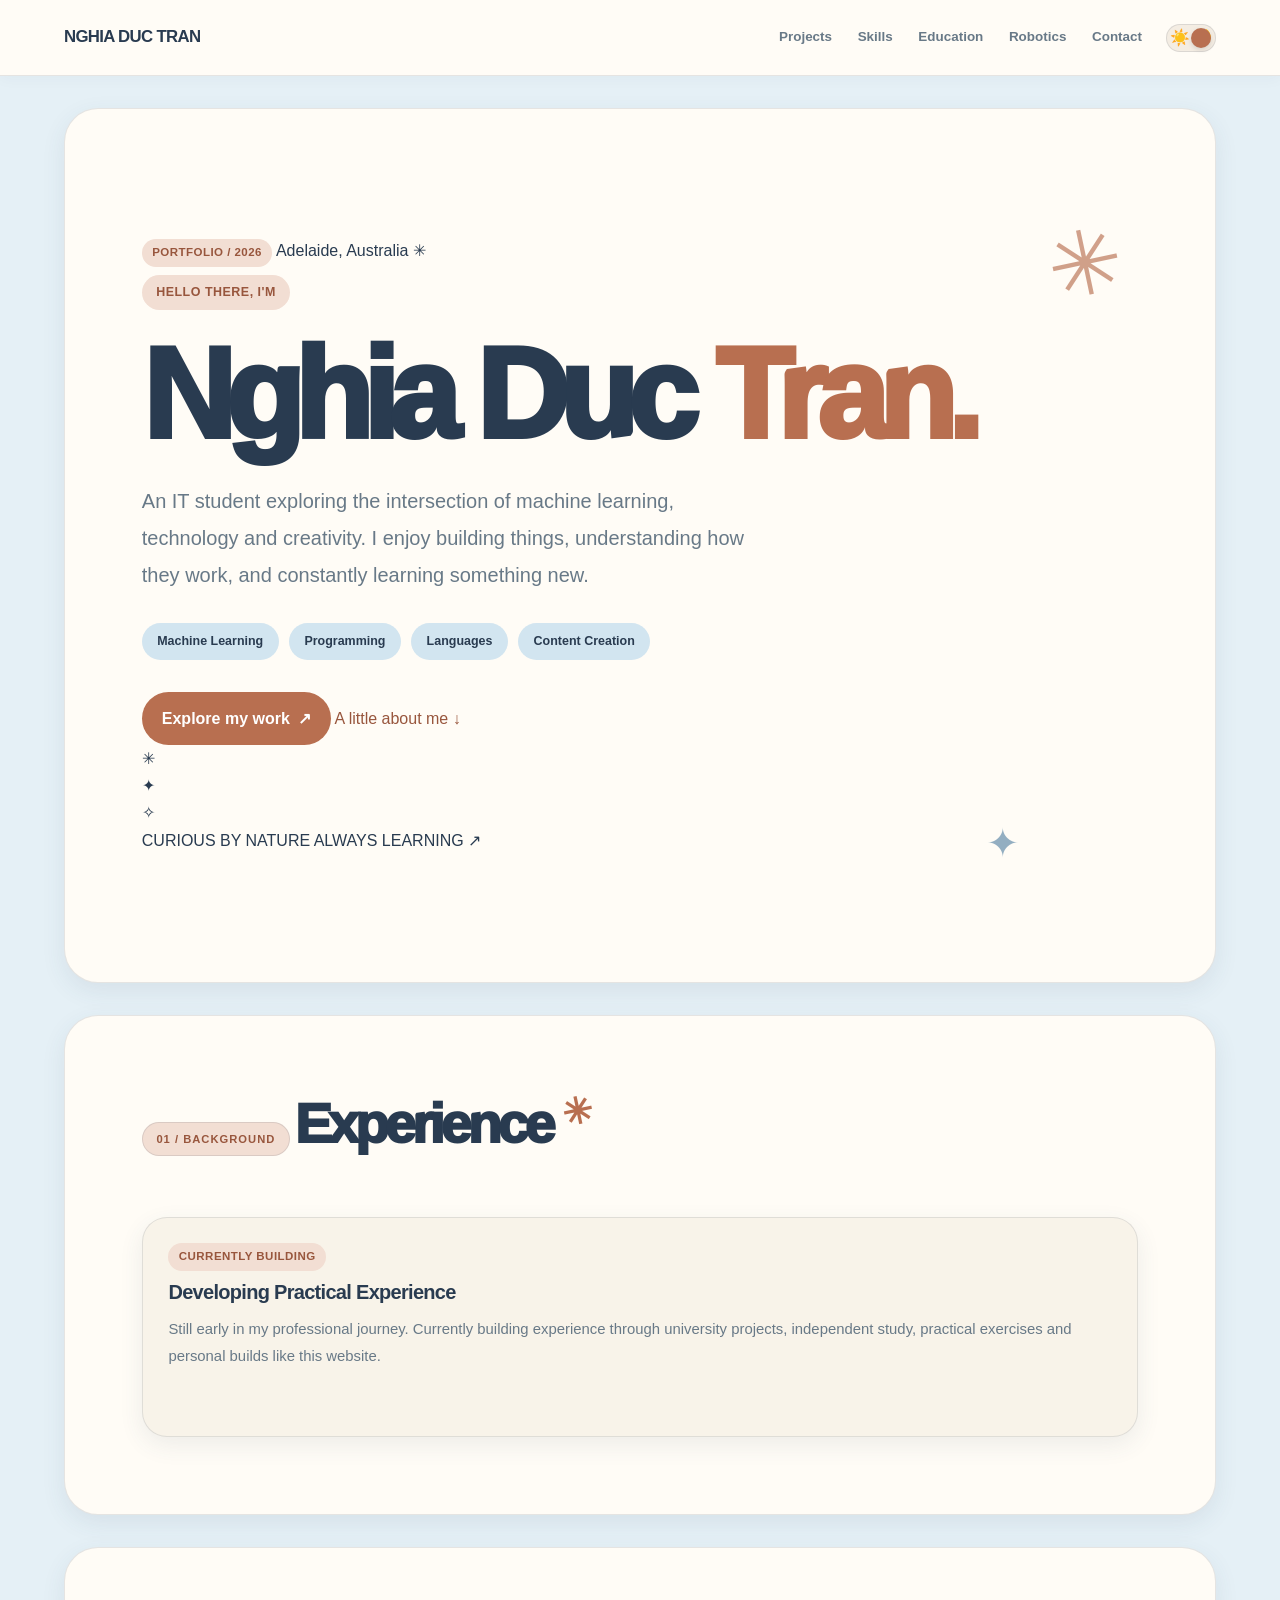
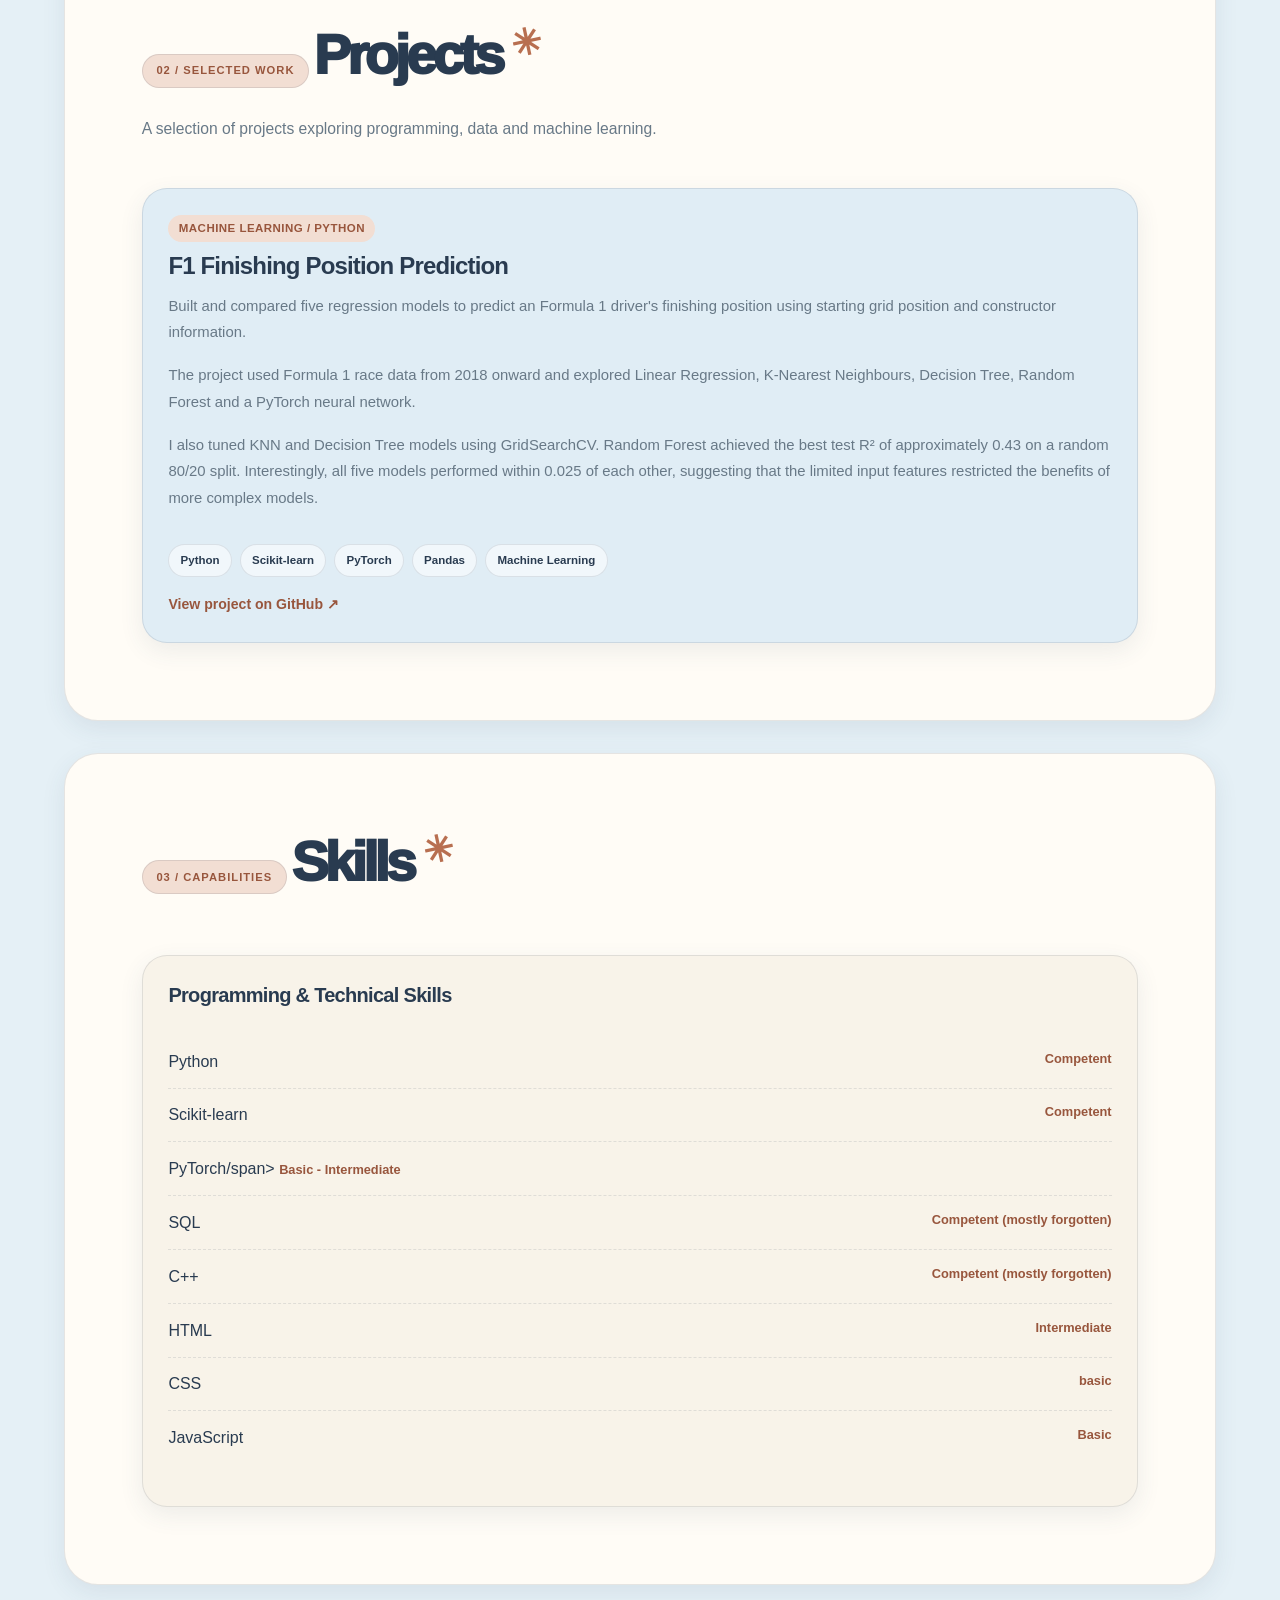
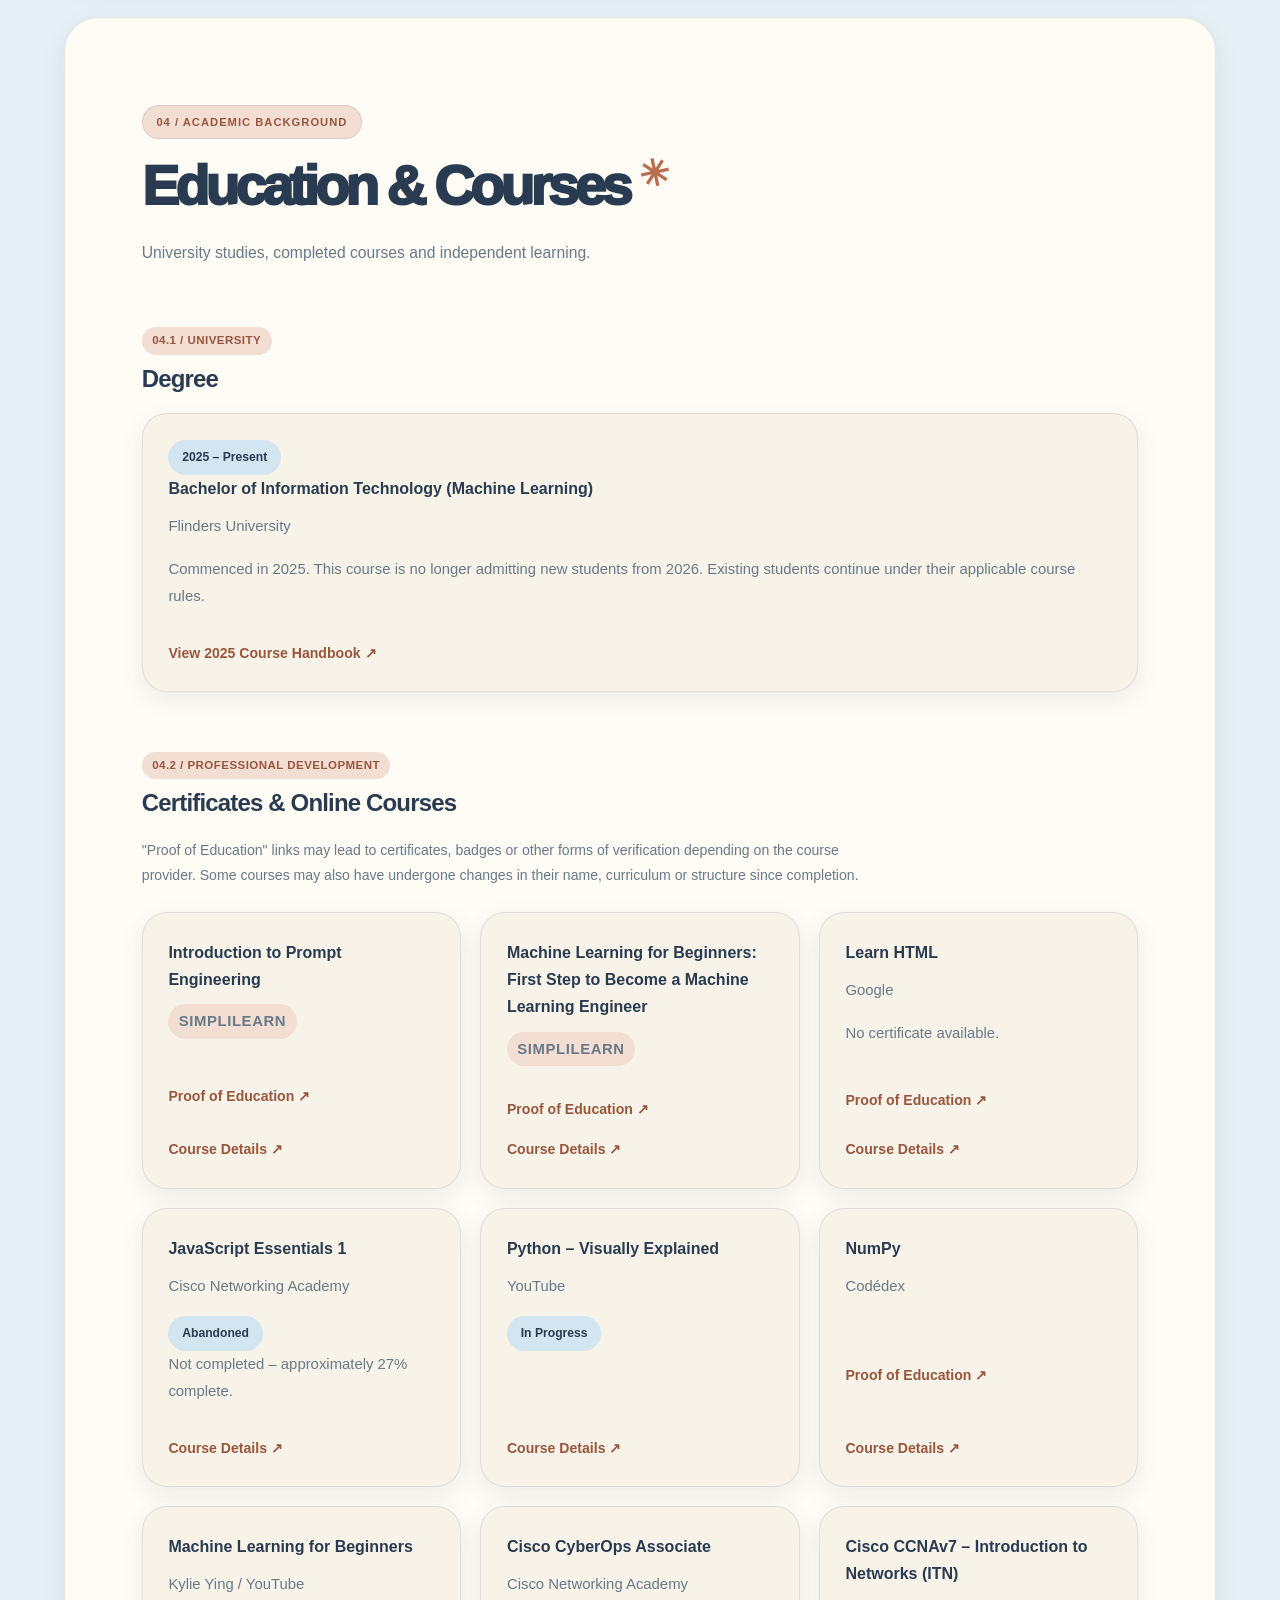
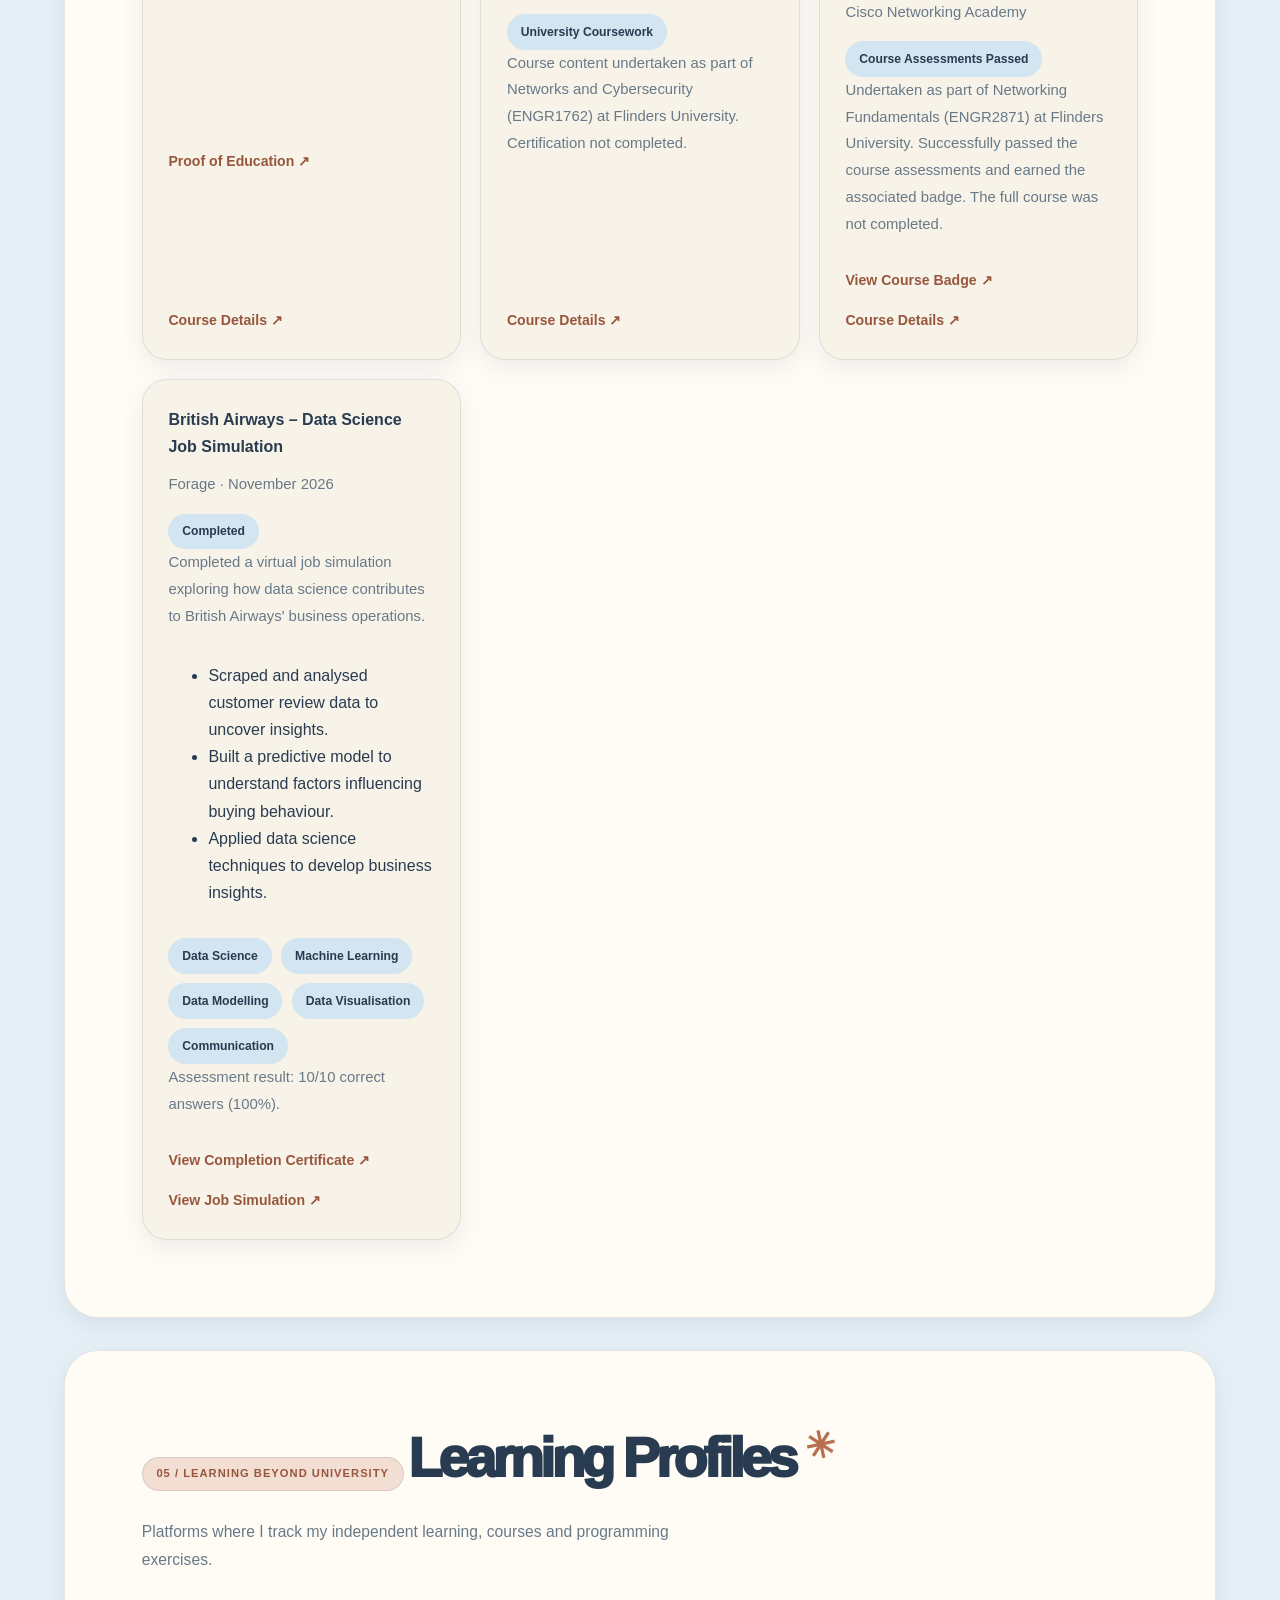
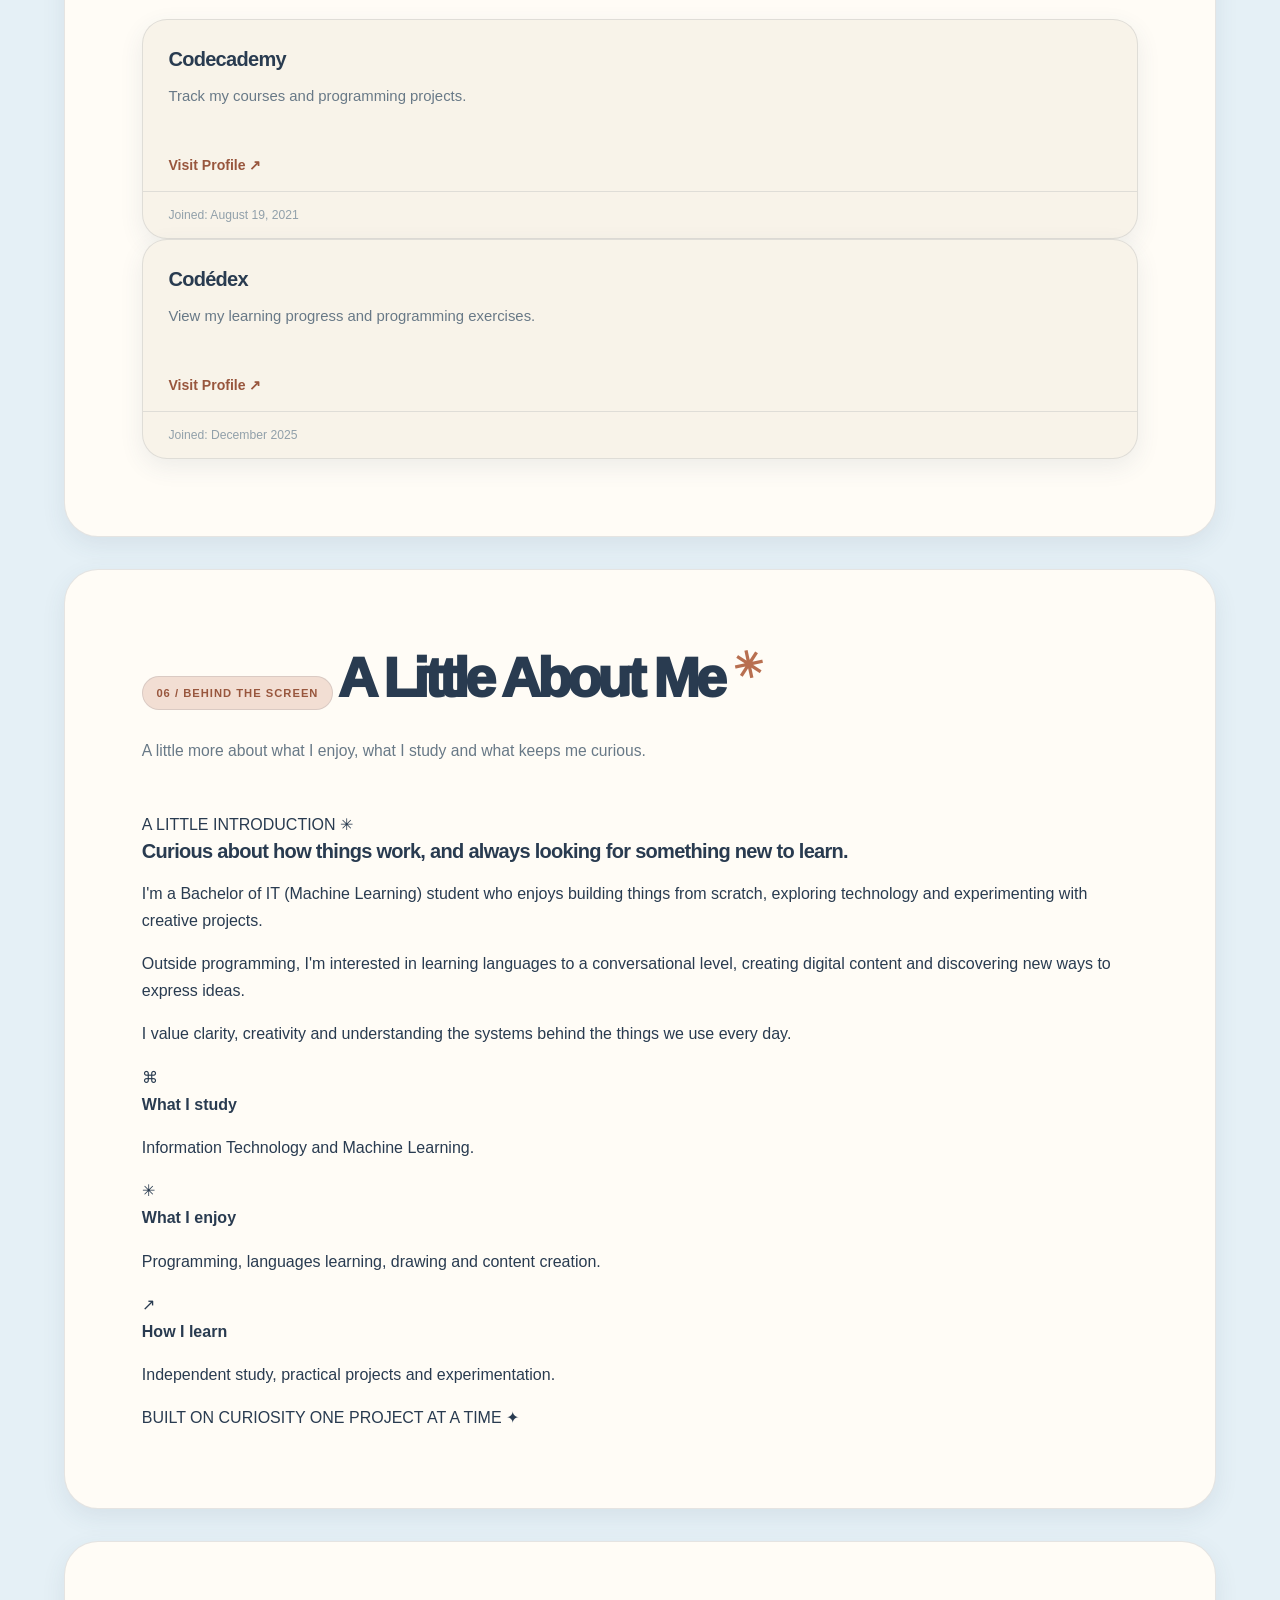
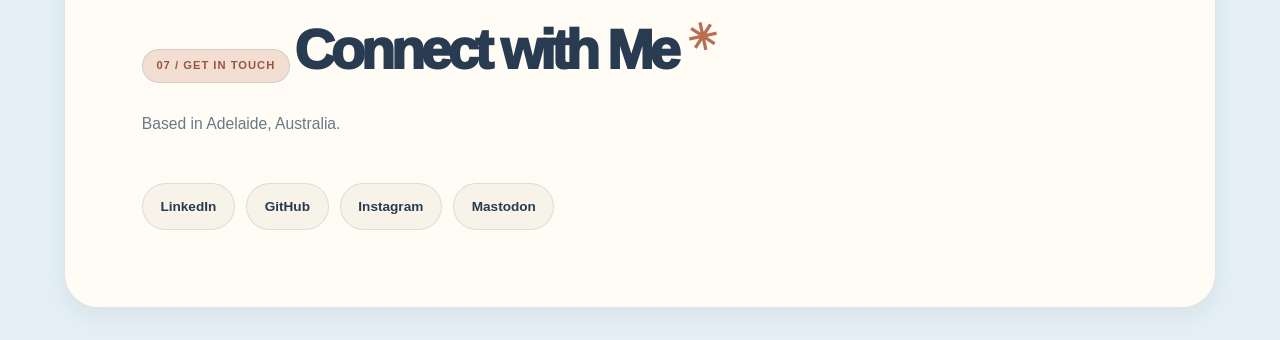
==== index.html @ 6d409785 "updates skills to be more accurate" ====
<!DOCTYPE html>
<html lang="en">
<head>
  <meta charset="UTF-8">
  <meta name="viewport" content="width=device-width, initial-scale=1.0">

  <meta
    name="google-site-verification"
    content="beDcdknWWQ6SvT6MtRnui1KJXIepXS3HQRD0LUOJaZk"
  >

  <meta name="p:domain_verify" content="96133da54b9b8bb9e428ab851e88ca6e"/>

  <meta
    name="description"
    content="Nghia Duc Tran — IT student specialising in Machine Learning. Explore my projects, technical skills, education and independent learning."
  >

  <title>Nghia Duc Tran – Portfolio</title>

  <!-- Apply theme before the page renders to prevent flashing -->
  <script>
    (function () {
      try {
        const saved = localStorage.getItem('theme');
        const prefersLight = window.matchMedia(
          '(prefers-color-scheme: light)'
        ).matches;

        const isLight = saved
          ? saved === 'light'
          : prefersLight;

        if (isLight) {
          document.documentElement.classList.add('light');
        }
      } catch (error) {
        // Fall back to the default theme.
      }
    })();
  </script>

  <link
    rel="stylesheet"
    href="https://cdnjs.cloudflare.com/ajax/libs/font-awesome/6.5.1/css/all.min.css"
  >

  <link rel="stylesheet" href="style.css">
</head>

<body>

  <!-- Navigation -->
  <nav class="winbar" aria-label="Main navigation">

    <a href="index.html" class="site-brand">
      NGHIA DUC TRAN
    </a>

    <div class="winbar-links">
      <a href="#projects">Projects</a>
      <a href="#skills">Skills</a>
      <a href="#education">Education</a>
      <a href="robotics.html">Robotics</a>
      <a href="#contact">Contact</a>
    </div>

    <div class="theme-toggle">
      <input type="checkbox" id="checkbox" class="checkbox">

      <label for="checkbox" class="checkbox-label">
        <span>☀️</span>
        <span>🌙</span>
        <span class="ball"></span>
      </label>
    </div>

  </nav>


  <!-- Hero -->
  <header class="portfolio-hero">

    <div class="hero-topline">
      <span class="label">PORTFOLIO / 2026</span>
      <span class="hero-location">Adelaide, Australia ✳</span>
    </div>

    <div class="hero-copy">

      <p class="hero-eyebrow">HELLO THERE, I'M</p>

      <h1>
        Nghia Duc
        <span class="gradient-text">Tran.</span>
      </h1>

      <p class="lead">
        An IT student exploring the intersection of machine learning,
        technology and creativity. I enjoy building things, understanding
        how they work, and constantly learning something new.
      </p>

    </div>

    <div class="hero-details">
      <span>Machine Learning</span>
      <span>Programming</span>
      <span>Languages</span>
      <span>Content Creation</span>
    </div>

    <div class="hero-actions">

      <a href="#projects" class="hero-link">
        Explore my work <span aria-hidden="true">↗</span>
      </a>

      <a href="#about" class="hero-secondary">
        A little about me <span aria-hidden="true">↓</span>
      </a>

    </div>

    <span class="hero-decoration hero-decoration-one" aria-hidden="true">✳</span>
    <span class="hero-decoration hero-decoration-two" aria-hidden="true">✦</span>
    <span class="hero-decoration hero-decoration-three" aria-hidden="true">✧</span>

    <div class="hero-bottom-note">
      <span>CURIOUS BY NATURE</span>
      <span>ALWAYS LEARNING ↗</span>
    </div>

  </header>


  <!-- Experience -->
  <section id="experience">

    <div class="section-intro">
      <p class="label">01 / Background</p>
      <h2>Experience</h2>
    </div>

    <div class="experience">

      <article class="card">

        <span class="label">Currently Building</span>

        <h3>Developing Practical Experience</h3>

        <p class="small-text">
          Still early in my professional journey. Currently building
          experience through university projects, independent study,
          practical exercises and personal builds like this website.
        </p>

      </article>

    </div>

  </section>


  <!-- Projects -->
  <section id="projects">

    <div class="section-intro">
      <p class="label">02 / Selected Work</p>
      <h2>Projects</h2>

      <p class="small-text">
        A selection of projects exploring programming, data and
        machine learning.
      </p>
    </div>

    <div class="projects">

      <article class="card project-card">

        <span class="label">Machine Learning / Python</span>

        <h3>F1 Finishing Position Prediction</h3>

        <p class="small-text">
          Built and compared five regression models to predict an
          Formula 1 driver's finishing position using starting grid
          position and constructor information.
        </p>

        <p class="small-text">
          The project used Formula 1 race data from 2018 onward and
          explored Linear Regression, K-Nearest Neighbours, Decision
          Tree, Random Forest and a PyTorch neural network.
        </p>

        <p class="small-text">
          I also tuned KNN and Decision Tree models using GridSearchCV.
          Random Forest achieved the best test R² of approximately
          0.43 on a random 80/20 split. Interestingly, all five models
          performed within 0.025 of each other, suggesting that the
          limited input features restricted the benefits of more
          complex models.
        </p>

        <div class="project-tech">
          <span>Python</span>
          <span>Scikit-learn</span>
          <span>PyTorch</span>
          <span>Pandas</span>
          <span>Machine Learning</span>
        </div>

        <a
          class="course"
          href="https://github.com/bleumino/F1-prediction"
          target="_blank"
          rel="noopener noreferrer"
        >
          View project on GitHub ↗
        </a>

      </article>

    </div>

  </section>


  <!-- Skills -->
  <section id="skills">

    <div class="section-intro">
      <p class="label">03 / Capabilities</p>
      <h2>Skills</h2>
    </div>

    <div class="skills">

      <article class="card">

        <h3>Programming & Technical Skills</h3>

        <ul>

          <li>
            <span>Python</span>
            <span class="skill-level">Competent</span>
          </li>

          <li>
            <span>Scikit-learn</span>
            <span class="skill-level">Competent</span>
          </li>

          <li>
            <span>PyTorch/span>
            <span class="skill-level">Basic - Intermediate</span>
          </li>

          <li>
            <span>SQL</span>
            <span class="skill-level">Competent (mostly forgotten)</span>
          </li>

          <li>
            <span>C++</span>
            <span class="skill-level">Competent (mostly forgotten)</span>
          </li>

          <li>
            <span>HTML</span>
            <span class="skill-level">Intermediate</span>
          </li>

          <li>
            <span>CSS</span>
            <span class="skill-level">basic</span>
          </li>

          <li>
            <span>JavaScript</span>
            <span class="skill-level">Basic</span>
          </li>

        </ul>

      </article>

    </div>

  </section>


  <!-- Education -->
  <section id="education">

    <div class="section-intro">
      <p class="label">04 / Academic Background</p>
      <h2>Education & Courses</h2>

      <p class="small-text">
        University studies, completed courses and independent learning.
      </p>
    </div>


    <!-- Degree -->
    <div class="resource-group">

      <div class="resource-group-heading">
        <p class="label">04.1 / University</p>
        <h3>Degree</h3>
      </div>

      <div class="education">

        <article class="card">

          <span class="tag">2025 – Present</span>

          <h4>Bachelor of Information Technology (Machine Learning)</h4>

          <p class="resource-author">Flinders University</p>

          <p class="small-text">
            Commenced in 2025. This course is no longer admitting new
            students from 2026. Existing students continue under their
            applicable course rules.
          </p>

          <a
            href="https://handbook.flinders.edu.au/courses/2025/bitmlfp?year=2025"
            target="_blank"
            rel="noopener noreferrer"
          >
            View 2025 Course Handbook ↗
          </a>

        </article>

      </div>

    </div>


    <!-- Certificates and Online Courses -->
    <div class="resource-group">

      <div class="resource-group-heading">
        <p class="label">04.2 / Professional Development</p>
        <h3>Certificates & Online Courses</h3>
      </div>

      <p class="small-text course-note">
        "Proof of Education" links may lead to certificates, badges
        or other forms of verification depending on the course provider.
        Some courses may also have undergone changes in their name,
        curriculum or structure since completion.
      </p>

      <div class="education">

        <article class="card">

          <h4>Introduction to Prompt Engineering</h4>

          <p class="label">Simplilearn</p>

          <a
            href="https://www.simplilearn.com/skillup-certificate-landing?token=eyJjb3Vyc2VfaWQiOiI0MjgzIiwiY2VydGlmaWNhdGVfdXJsIjoiaHR0cHM6XC9cL2NlcnRpZmljYXRlcy5zaW1wbGljZG4ubmV0XC9zaGFyZVwvNzUyMzk5N183Njk4OTU3MTczMDc3ODE4NjI1OS5wbmciLCJ1c2VybmFtZSI6Ik5naGlhIER1YyBUcmFuIn0%3D&utm_source=shared-certificate&utm_medium=lms&utm_campaign=shared-certificate-promotion&referrer=https%3A%2F%2Flms.simplilearn.com%2Fcourses%2F7216%2FIntroduction-to-Prompt-Engineering%2Fcertificate%2Fdownload-skillup&%24web_only=true&_branch_match_id=1533307683206201973&_branch_referrer=H4sIAAAAAAAAA8soKSkottLXL87MLcjJ1EssKNDLyczL1k%2FVz0kzLfNPKnRO90%2ByrytKTUstKsrMS49PKsovL04tsvUBqkpN8cwDAOabhmtBAAAA"
            target="_blank"
            rel="noopener noreferrer"
          >
            Proof of Education ↗
          </a>

          <a
            class="course"
            href="https://www.simplilearn.com/prompt-engineering-free-course-skillup"
            target="_blank"
            rel="noopener noreferrer"
          >
            Course Details ↗
          </a>

        </article>


        <article class="card">

          <h4>Machine Learning for Beginners: First Step to Become a Machine Learning Engineer</h4>

          <p class="label">Simplilearn</p>

          <a
            href="https://www.simplilearn.com/skillup-certificate-landing?token=eyJjb3Vyc2VfaWQiOiIzMjU4IiwiY2VydGlmaWNhdGVfdXJsIjoiaHR0cHM6XC9cL2NlcnRpZmljYXRlcy5zaW1wbGljZG4ubmV0XC9zaGFyZVwvNzU0Mjc4Nl83Njk4OTU3MTczMTIxMzQ1MDcxMi5wbmciLCJ1c2VybmFtZSI6Ik5naGlhIER1YyBUcmFuIn0%3D&utm_source=shared-certificate&utm_medium=lms&utm_campaign=shared-certificate-promotion&referrer=https%3A%2F%2Flms.simplilearn.com%2Fcourses%2F6046%2FMachine-Learning-for-Beginners-%3A-First-step-to-become-a-Machine-learning-Engineer%2Fcertificate%2Fdownload-skillup&%24web_only=true&_branch_match_id=1533314075085171536&_branch_referrer=H4sIAAAAAAAAA8soKSkottLXL87MLcjJ1EssKNDLyczL1k%2FVT4owLvAtdY7M90%2ByrytKTUstKsrMS49PKsovL04tsvUBqkpN8cwDAOkmBalBAAAA"
            target="_blank"
            rel="noopener noreferrer"
          >
            Proof of Education ↗
          </a>

          <a
            class="course"
            href="https://www.simplilearn.com/free-machine-learning-beginners-course-skillup"
            target="_blank"
            rel="noopener noreferrer"
          >
            Course Details ↗
          </a>

        </article>


        <article class="card">

          <h4>Learn HTML</h4>

          <p class="resource-author">Google</p>

          <p class="small-text">No certificate available.</p>

          <a
            href="assets/Certificate1.pdf"
            target="_blank"
            rel="noopener noreferrer"
          >
            Proof of Education ↗
          </a>

          <a
            class="course"
            href="https://developers.google.com/profile/badges/playlists/webdev/learn-html"
            target="_blank"
            rel="noopener noreferrer"
          >
            Course Details ↗
          </a>

        </article>


        <article class="card">

          <h4>JavaScript Essentials 1</h4>

          <p class="resource-author">Cisco Networking Academy</p>

          <span class="tag">Abandoned </span>

          <p class="small-text">
            Not completed – approximately 27% complete.
          </p>

          <a
            class="course"
            href="https://www.netacad.com/courses/javascript-essentials-1?courseLang=en-US"
            target="_blank"
            rel="noopener noreferrer"
          >
            Course Details ↗
          </a>

        </article>


        <article class="card">

          <h4>Python – Visually Explained</h4>

          <p class="resource-author">YouTube</p>

          <span class="tag">In Progress</span>

          <a
            class="course"
            href="https://www.youtube.com/playlist?list=PL8HmoRTjTSlEgS2GsFaDr9zDLC1xD9FZf"
            target="_blank"
            rel="noopener noreferrer"
          >
            Course Details ↗
          </a>

        </article>


        <article class="card">

          <h4>NumPy</h4>

          <p class="resource-author">Codédex</p>

          <a
            href="assets/badge1.png"
            target="_blank"
            rel="noopener noreferrer"
          >
            Proof of Education ↗
          </a>

          <a
            class="course"
            href="https://www.codedex.io/numpy"
            target="_blank"
            rel="noopener noreferrer"
          >
            Course Details ↗
          </a>

        </article>


        <article class="card">

          <h4>Machine Learning for Beginners</h4>

          <p class="resource-author">Kylie Ying / YouTube</p>

          <a
            href="assets/badge2.png"
            target="_blank"
            rel="noopener noreferrer"
          >
            Proof of Education ↗
          </a>

          <a
            class="course"
            href="https://www.youtube.com/playlist?list=PLkWv3oO4kHnu095L52vLCVK8YN33yRrd_"
            target="_blank"
            rel="noopener noreferrer"
          >
            Course Details ↗
          </a>

        </article>


        <article class="card">

          <h4>Cisco CyberOps Associate</h4>

          <p class="resource-author">
            Cisco Networking Academy
          </p>

          <span class="tag">University Coursework</span>

          <p class="small-text">
            Course content undertaken as part of Networks and
            Cybersecurity (ENGR1762) at Flinders University.
            Certification not completed.
          </p>

          <a
            class="course"
            href="https://www.netacad.com/courses/cyberops-associate"
            target="_blank"
            rel="noopener noreferrer"
          >
            Course Details ↗
          </a>

        </article>


        <article class="card">

              <h4>Cisco CCNAv7 – Introduction to Networks (ITN)</h4>

              <p class="resource-author">
                Cisco Networking Academy
              </p>

              <span class="tag">Course Assessments Passed</span>

              <p class="small-text">
                Undertaken as part of Networking Fundamentals (ENGR2871)
                at Flinders University. Successfully passed the course
                assessments and earned the associated badge. The full
                course was not completed.
              </p>

              <a
                href="https://www.credly.com/badges/1a9b03b7-793a-47c1-871f-8df4a0c732be/linked_in_profile"
                target="_blank"
                rel="noopener noreferrer"
              >
                View Course Badge ↗
              </a>

              <a
                class="course"
                href="https://www.netacad.com/courses/ccna-introduction-networks?courseLang=en-US&instance_id=786aa06c-a802-4401-9186-d53b8d97d6f0"
                target="_blank"
                rel="noopener noreferrer"
              >
                Course Details ↗
              </a>

            </article>

                <article class="card">
      <h4>British Airways – Data Science Job Simulation</h4>

      <p class="resource-author">Forage · November 2026</p>

      <span class="tag">Completed</span>

      <p class="small-text">
        Completed a virtual job simulation exploring how data
        science contributes to British Airways' business operations.
      </p>

      <ul>
        <li>Scraped and analysed customer review data to uncover insights.</li>
        <li>Built a predictive model to understand factors influencing buying behaviour.</li>
        <li>Applied data science techniques to develop business insights.</li>
      </ul>

      <div class="topic-list">
        <span>Data Science</span>
        <span>Machine Learning</span>
        <span>Data Modelling</span>
        <span>Data Visualisation</span>
        <span>Communication</span>
      </div>

      <p class="small-text">
        Assessment result: 10/10 correct answers (100%).
      </p>

      <a href="https://www.theforage.com/completion-certificates/tMjbs76F526fF5v3G/NjynCWzGSaWXQCxSX_tMjbs76F526fF5v3G_DAM8tBJ9BECqYno7R_1793699133323_completion_certificate.pdf"
        target="_blank"
        rel="noopener noreferrer">
        View Completion Certificate ↗
      </a>

      <a href="https://www.theforage.com/simulations/british-airways/data-science-yqoz"
        target="_blank"
        rel="noopener noreferrer">
        View Job Simulation ↗
      </a>
    </article>
            </article>

          </div>

    </div>

  </section>


  <!-- Learning Profiles -->
  <section id="learning-profiles">

    <div class="section-intro">
      <p class="label">05 / Learning Beyond University</p>
      <h2>Learning Profiles</h2>

      <p class="small-text">
        Platforms where I track my independent learning,
        courses and programming exercises.
      </p>
    </div>

    <div class="education">

      <article class="card">

        <h3>Codecademy</h3>

        <p class="small-text">
          Track my courses and programming projects.
        </p>

        <a
          href="https://www.codecademy.com/profiles/nghiaductran"
          target="_blank"
          rel="noopener noreferrer"
        >
          Visit Profile ↗
        </a>

        <div class="date-joined-overlay">
          Joined: August 19, 2021
        </div>

      </article>


      <article class="card">

        <h3>Codédex</h3>

        <p class="small-text">
          View my learning progress and programming exercises.
        </p>

        <a
          href="https://www.codedex.io/@Bleumino"
          target="_blank"
          rel="noopener noreferrer"
        >
          Visit Profile ↗
        </a>

        <div class="date-joined-overlay">
          Joined: December 2025
        </div>

      </article>

    </div>

  </section>


  <!-- About -->
  <section id="about">

    <div class="section-intro">
      <p class="label">06 / BEHIND THE SCREEN</p>
      <h2>A Little About Me</h2>

      <p class="small-text">
        A little more about what I enjoy, what I study and what keeps me curious.
      </p>
    </div>

    <div class="about-layout">

      <div class="about-main">

        <span class="about-greeting">A LITTLE INTRODUCTION ✳</span>

        <h3>
          Curious about how things work,
          <span>and always looking for something new to learn.</span>
        </h3>

        <p>
          I'm a Bachelor of IT (Machine Learning) student who enjoys
          building things from scratch, exploring technology and
          experimenting with creative projects.
        </p>

        <p>
          Outside programming, I'm interested in learning languages
          to a conversational level, creating digital content and
          discovering new ways to express ideas.
        </p>

        <p>
          I value clarity, creativity and understanding the systems
          behind the things we use every day.
        </p>

      </div>


      <div class="about-notes">

        <article class="about-note">

          <span class="about-note-icon">⌘</span>

          <div>
            <h4>What I study</h4>
            <p>Information Technology and Machine Learning.</p>
          </div>

        </article>


        <article class="about-note">

          <span class="about-note-icon">✳</span>

          <div>
            <h4>What I enjoy</h4>
            <p>Programming, languages learning, drawing and content creation.</p>
          </div>

        </article>


        <article class="about-note">

          <span class="about-note-icon">↗</span>

          <div>
            <h4>How I learn</h4>
            <p>Independent study, practical projects and experimentation.</p>
          </div>

        </article>

      </div>

    </div>


    <div class="about-footer">
      <span>BUILT ON CURIOSITY</span>
      <span>ONE PROJECT AT A TIME ✦</span>
    </div>

  </section>


  <!-- Contact -->
  <section id="contact">

    <div class="section-intro">
      <p class="label">07 / Get in Touch</p>
      <h2>Connect with Me</h2>

      <p class="small-text">
        Based in Adelaide, Australia.
      </p>
    </div>

    <div class="socials">

      <a
        href="https://www.linkedin.com/in/nghia-tran-b59615331/"
        target="_blank"
        rel="noopener noreferrer"
      >
        LinkedIn
      </a>

      <a
        href="https://github.com/bleumino"
        target="_blank"
        rel="noopener noreferrer"
      >
        GitHub
      </a>

      <a
        href="https://www.instagram.com/bleumino1/"
        target="_blank"
        rel="noopener noreferrer"
      >
        Instagram
      </a>

      <a
        href="https://mastodon.social/@bleumino1"
        target="_blank"
        rel="me noopener noreferrer"
      >
        Mastodon
      </a>

    </div>

  </section>


  <!-- Scripts -->
  <script src="script.js"></script>

</body>
</html>
---- style.css ----
/* ==========================================================================
   NGHIA TRAN — PERSONAL PORTFOLIO
   Cute editorial / Pastel blue / Warm sienna / Playful details
   ========================================================================== */

/* 01. DESIGN TOKENS */

:root {
  color-scheme: light;

  --bg: #E5F0F6;
  --surface: #FFFCF6;
  --surface-alt: #F4EDE3;
  --surface-blue: #D2E5F0;

  --fg: #293B50;
  --muted: #687987;
  --subtle: #91A0AA;

  --accent: #B86F50;
  --accent-strong: #98563D;
  --accent-soft: #F2DED3;

  --blue: #A8C9DF;
  --blue-deep: #668EAC;
  --cream: #F8F3E9;

  --border: rgba(41, 59, 80, .12);
  --border-strong: rgba(41, 59, 80, .22);

  --shadow: 0 8px 24px rgba(55, 79, 99, .09);
  --shadow-hover: 0 14px 30px rgba(55, 79, 99, .13);

  --radius: 16px;
  --radius-lg: 25px;
  --radius-xl: 34px;

  --content-width: 1160px;
  --page-padding: clamp(1.25rem, 5vw, 5rem);

  --font-body: "Nunito Sans", "Trebuchet MS", Arial, sans-serif;
  --font-display: "Nunito", "Trebuchet MS", Arial, sans-serif;
}

:root.dark {
  color-scheme: dark;

  --bg: #263746;
  --surface: #314757;
  --surface-alt: #3B5261;
  --surface-blue: #3D5B70;

  --fg: #F8F3E9;
  --muted: #C2D0D8;
  --subtle: #9DADB7;

  --accent: #D99A7C;
  --accent-strong: #E6AD91;
  --accent-soft: #59483F;

  --blue: #567A93;
  --blue-deep: #B1D2E5;
  --cream: #3A4D59;

  --border: rgba(248, 243, 233, .13);
  --border-strong: rgba(248, 243, 233, .25);

  --shadow: 0 8px 24px rgba(0, 0, 0, .15);
  --shadow-hover: 0 14px 30px rgba(0, 0, 0, .22);
}

/* 02. RESET AND GLOBAL STYLES */

* {
  box-sizing: border-box;
}

html {
  scroll-behavior: smooth;
  scroll-padding-top: 100px;
}

body {
  margin: 0;
  background: var(--bg);
  color: var(--fg);
  font-family: var(--font-body);
  font-size: 16px;
  line-height: 1.7;
  letter-spacing: 0;
  transition: background .25s ease, color .25s ease;
}

body::before {
  display: none !important;
}

a {
  color: var(--accent-strong);
  text-decoration: none;
  transition: color .2s ease;
}

a:hover {
  color: var(--blue-deep);
}

img {
  display: block;
  max-width: 100%;
  border-radius: var(--radius);
}

button,
input {
  font: inherit;
}

::selection {
  background: var(--accent-soft);
  color: var(--fg);
}

.skip-link {
  position: absolute;
  top: -100px;
  left: 1rem;
  z-index: 1000;
  padding: .75rem 1rem;
  background: var(--fg);
  color: var(--surface);
  border-radius: 10px;
}

.skip-link:focus {
  top: 1rem;
}

/* 03. NAVIGATION */

.site-nav,
.winbar {
  position: sticky;
  top: 0;
  z-index: 100;

  display: flex;
  align-items: center;
  justify-content: space-between;
  gap: 1.5rem;

  width: 100%;
  min-height: 76px;
  padding: .85rem var(--page-padding);

  background: var(--surface);
  border-bottom: 1px solid var(--border);
  box-shadow: 0 3px 14px rgba(41, 59, 80, .035);
}

.winbar-dots,
.winbar-path {
  display: none !important;
}

.site-brand,
.winbar::before {
  margin-right: auto;
  color: var(--fg);
  font-family: var(--font-display);
  font-size: 1.05rem;
  font-weight: 900;
  letter-spacing: -.04em;
  white-space: nowrap;
}

.site-brand span {
  color: var(--accent);
}

.nav-links,
.winbar-links {
  display: flex;
  align-items: center;
  flex-wrap: wrap;
  gap: clamp(.8rem, 2vw, 1.6rem);
}

.nav-links a,
.winbar-links a {
  position: relative;
  padding: .4rem 0;
  color: var(--muted);
  font-size: .84rem;
  font-weight: 750;
}

.nav-links a::after,
.winbar-links a::after {
  content: "";
  position: absolute;
  bottom: 0;
  left: 0;
  width: 0;
  height: 2px;
  background: var(--accent);
  border-radius: 5px;
  transition: width .2s ease;
}

.nav-links a:hover::after,
.winbar-links a:hover::after {
  width: 100%;
}

.nav-links a:hover,
.winbar-links a:hover {
  color: var(--accent-strong);
}

/* 04. THEME TOGGLE */

.dark-light-toggle {
  display: flex;
  align-items: center;
  margin-left: .5rem;
}

.checkbox {
  position: absolute;
  opacity: 0;
  width: 1px;
  height: 1px;
}

.checkbox-label {
  position: relative;
  display: flex;
  align-items: center;
  justify-content: space-between;

  width: 50px;
  height: 28px;
  padding: 3px;

  background: var(--surface-alt);
  border: 1px solid var(--border);
  border-radius: 30px;
  cursor: pointer;
}

.checkbox-label i,
.checkbox-label .theme-icon {
  z-index: 1;
  color: var(--muted);
  font-size: 12px;
}

.checkbox-label .ball {
  position: absolute;
  top: 3px;
  left: 3px;
  width: 20px;
  height: 20px;

  background: var(--accent);
  border-radius: 50%;
  box-shadow: 0 2px 5px rgba(0, 0, 0, .12);

  transition: transform .2s ease;
}

.checkbox:checked + .checkbox-label .ball {
  transform: translateX(21px);
}

.checkbox:focus-visible + .checkbox-label {
  outline: 2px solid var(--accent);
  outline-offset: 3px;
}

/* 05. HERO */

header,
.hero,
.portfolio-hero {
  position: relative;

  display: flex;
  flex-direction: column;
  align-items: flex-start;
  justify-content: center;

  width: min(100% - 2 * var(--page-padding), var(--content-width));
  min-height: 590px;
  margin: 2rem auto;
  padding: clamp(5rem, 10vw, 8rem) clamp(2rem, 6vw, 5rem);

  overflow: hidden;
  background: var(--surface);
  border: 1px solid var(--border);
  border-radius: var(--radius-xl);
  box-shadow: var(--shadow);
  text-align: left;
}

/* Decorative circles */

header::after,
.portfolio-hero::after {
  content: "✳";
  position: absolute;
  top: 9%;
  right: 8%;
  color: var(--accent);
  font-size: clamp(3rem, 7vw, 6rem);
  opacity: .65;
  transform: rotate(-12deg);
  pointer-events: none;
}

header::before {
  content: "✦";
  display: block;
  position: absolute;
  bottom: 12%;
  right: 17%;
  color: var(--blue-deep);
  font-size: 2.5rem;
  opacity: .7;
}

.section-kicker,
.prompt-line,
.hero-eyebrow {
  display: inline-block;
  margin: 0 0 1.5rem;
  padding: .45rem .9rem;

  background: var(--accent-soft);
  border-radius: 30px;

  color: var(--accent-strong);
  font-size: .78rem;
  font-weight: 850;
  letter-spacing: .04em;
}

.prompt-user,
.prompt-sep {
  color: var(--accent-strong);
}

h1 {
  position: relative;
  z-index: 1;
  max-width: 950px;
  margin: 0;

  font-family: var(--font-display);
  font-size: clamp(4rem, 10vw, 8.5rem);
  font-weight: 1000;
  line-height: .95;
  letter-spacing: -.075em;
}

h1 span,
.gradient-text {
  color: var(--accent);
  background: none;
  -webkit-text-fill-color: currentColor;
}

p.lead {
  position: relative;
  z-index: 1;
  max-width: 620px;
  margin: 1.7rem 0 0;

  color: var(--muted);
  font-size: clamp(1.05rem, 2vw, 1.25rem);
  line-height: 1.85;
}

.hero-details {
  display: flex;
  flex-wrap: wrap;
  gap: .65rem;
  margin-top: 1.8rem;
}

.hero-details span {
  padding: .45rem .9rem;
  background: var(--surface-blue);
  border: 1px solid transparent;
  border-radius: 30px;
  color: var(--fg);
  font-size: .78rem;
  font-weight: 750;
}

.hero-link {
  display: inline-flex;
  align-items: center;
  gap: .5rem;
  margin-top: 2rem;
  padding: .8rem 1.25rem;

  background: var(--accent);
  border-radius: 30px;
  color: #fff;
  font-weight: 800;

  transition: transform .2s ease, background .2s ease;
}

.hero-link:hover {
  background: var(--accent-strong);
  color: #fff;
  transform: translateY(-2px);
}

/* 06. SECTIONS */

section {
  width: min(100% - 2 * var(--page-padding), var(--content-width));
  margin: 2rem auto;
  padding: clamp(3rem, 6vw, 5rem);
  background: var(--surface);
  border: 1px solid var(--border);
  border-radius: var(--radius-xl);
  box-shadow: var(--shadow);
}

.section-heading {
  display: flex;
  align-items: center;
  gap: .85rem;
  margin-bottom: 2rem;
}

.section-number {
  display: inline-flex;
  align-items: center;
  justify-content: center;
  width: 34px;
  height: 34px;
  flex-shrink: 0;

  background: var(--accent-soft);
  border-radius: 50%;
  color: var(--accent-strong);
  font-size: .78rem;
  font-weight: 900;
}

h2 {
  margin: 0 0 2rem;
  font-family: var(--font-display);
  font-size: clamp(2rem, 4vw, 3rem);
  font-weight: 950;
  line-height: 1.1;
  letter-spacing: -.065em;
}

h2::before {
  display: none !important;
}

h3 {
  margin: 0 0 .7rem;
  font-family: var(--font-display);
  font-size: 1.25rem;
  font-weight: 900;
  line-height: 1.3;
  letter-spacing: -.035em;
}

h4 {
  margin: 0 0 .6rem;
  font-size: 1rem;
  font-weight: 850;
}

.card {
  position: relative;
  display: flex;
  flex-direction: column;
  align-items: flex-start;

  min-height: 220px;
  padding: 1.6rem;

  background: var(--cream);
  border: 1px solid var(--border);
  border-radius: var(--radius-lg);

  box-shadow: var(--shadow);

  transition:
    background .25s ease,
    border-color .25s ease,
    transform .3s cubic-bezier(.2, .8, .2, 1),
    box-shadow .3s ease;
}

.card::before {
  display: none !important;
}

.card:hover {
  background: var(--surface);
  border-color: var(--blue-deep);
  box-shadow: var(--shadow-hover);
  transform: translateY(-6px) rotate(-.5deg);
}

.card h3,
.card h4 {
  display: block;
  margin-bottom: .7rem;
  transition: color .2s ease;
}

.card h3::before,
.card h4::before {
  display: none !important;
}

.card:hover h3,
.card:hover h4 {
  color: var(--accent-strong);
}

.card p {
  margin: 0 0 1rem;
  color: var(--muted);
  font-size: .93rem;
  line-height: 1.8;
}

.card > a {
  margin-top: auto;
  padding-top: 1rem;
  font-size: .88rem;
  font-weight: 800;
}

.card.visible {
  opacity: 1;
  transform: translateY(0) rotate(0);
}

/* Keep the hover effect working after scroll reveal */
.card.visible:hover {
  transform: translateY(-6px) rotate(-.5deg);
}

.project-card {
  min-height: 320px;
  transform-origin: center;
}

.project-card .project-index {
  transition: transform .3s ease, background .3s ease;
}

.project-card:hover .project-index {
  transform: rotate(-8deg) scale(1.08);
  background: var(--accent-soft);
}


.project-index {
  display: inline-flex;
  align-items: center;
  justify-content: center;
  width: 38px;
  height: 38px;
  margin-bottom: 1.5rem;

  background: var(--surface-blue);
  border-radius: 12px;
  color: var(--fg);
  font-size: .85rem;
  font-weight: 950;
}

.project-card:nth-child(4n + 1) {
  background: #E0EDF5;
}

.project-card:nth-child(4n + 2) {
  background: #F3E5D9;
}

.project-card:nth-child(4n + 3) {
  background: #E5EBDD;
}

.project-card:nth-child(4n + 4) {
  background: #E8E3F0;
}

:root.dark .project-card:nth-child(n) {
  background: var(--cream);
}

.project-card h3 {
  font-size: 1.5rem;
}

.project-tech,
.tech-used {
  display: flex;
  flex-wrap: wrap;
  gap: .5rem;
  margin-top: 1rem;
}

.project-tech span,
.tech-used span {
  padding: .35rem .7rem;
  background: rgba(255, 255, 255, .55);
  border: 1px solid var(--border);
  border-radius: 30px;
  color: var(--fg);
  font-size: .72rem;
  font-weight: 800;
}

:root.dark .project-tech span,
:root.dark .tech-used span {
  background: var(--surface-alt);
}

/* 09. SKILLS */

.skills .card ul {
  display: grid;
  width: 100%;
  gap: 0;
  padding: 0;
  list-style: none;
}

.skills .card li {
  display: flex;
  justify-content: space-between;
  gap: 1rem;
  padding: .8rem 0;
  border-bottom: 1px dashed var(--border);
}

.skills .card li:last-child {
  border-bottom: 0;
}

.skill-level {
  color: var(--accent-strong);
  font-size: .8rem;
  font-weight: 750;
  text-align: right;
}

/* 10. EDUCATION AND COURSE METADATA */

.course-note {
  max-width: 750px;
  margin-bottom: 1.5rem;
  color: var(--muted);
}

.small-text {
  color: var(--muted);
  font-size: .88rem;
  line-height: 1.8;
}

.label {
  display: inline-block;
  margin-bottom: .5rem;
  padding: .25rem .65rem;

  background: var(--accent-soft);
  border-radius: 20px;
  color: var(--accent-strong);
  font-size: .72rem;
  font-weight: 900;
  letter-spacing: .04em;
  text-transform: uppercase;
}

.date-joined-overlay {
  position: static;
  margin: auto -1.6rem -1.6rem;
  padding: .8rem 1.6rem;
  width: calc(100% + 3.2rem);

  border-top: 1px solid var(--border);
  background: transparent;

  color: var(--subtle);
  font-size: .76rem;
  opacity: 1;
  transform: none;
}

/* 11. ROBOTICS PAGE */

.robotics-hero {
  display: block;
  min-height: auto;
}

.robotics-hero h1 {
  max-width: 900px;
}

.robotics-topics {
  max-width: 850px;
  margin-top: 3rem;
  padding-top: 1.5rem;
  border-top: 1px dashed var(--border);
}
.topic-list {
  display: flex;
  flex-wrap: wrap;
  gap: .6rem;
  margin-top: 1rem;
}

.topic-list span,
.topic-list a,
.tag {
  display: inline-block;
  padding: .4rem .8rem;
  background: var(--surface-blue);
  border: 1px solid transparent;
  border-radius: 30px;
  color: var(--fg);
  font-size: .76rem;
  font-weight: 750;
  text-decoration: none;
}

.section-intro {
  max-width: 700px;
  margin-bottom: 2.5rem;
}

.section-intro h2 {
  margin-bottom: 1rem;
}

.resource-search {
  max-width: 650px;
  margin-bottom: 3rem;
}

.resource-search label {
  display: block;
  margin-bottom: .6rem;
  color: var(--muted);
  font-size: .82rem;
  font-weight: 800;
}

.resource-search input,
.terminal-search input {
  width: 100%;
  padding: .95rem 1.1rem;

  border: 1px solid var(--border-strong);
  border-radius: 30px;
  outline: none;

  background: var(--cream);
  color: var(--fg);
  font: inherit;
}

.resource-search input:focus,
.terminal-search:focus-within {
  border-color: var(--accent);
  box-shadow: 0 0 0 4px var(--accent-soft);
}

.resource-search input::placeholder {
  color: var(--subtle);
}

.terminal-search {
  max-width: 650px;
  padding: 0;
  border: 0;
  background: transparent;
  box-shadow: none;
}

.terminal-search .prompt {
  display: none;
}

.resource-group {
  margin-top: 3rem;
}

.resource-group-heading {
  margin-bottom: 1.2rem;
}

.resource-group-heading h3 {
  font-size: 1.5rem;
}

.resource-author {
  margin-bottom: .8rem;
  color: var(--subtle);
  font-size: .82rem;
}

.resource-group .education {
  display: grid;
  grid-template-columns: repeat(auto-fit, minmax(min(100%, 260px), 1fr));
  gap: 1.2rem;
  border: 0;
  background: transparent;
}

.resource-group .card.hidden {
  display: none;
}

.resource-group .card > a {
  margin-top: auto;
  color: var(--accent-strong);
}

/* 12. ABOUT */

.about-content {
  max-width: 760px;
}

.about-content p {
  margin-bottom: 1.2rem;
  color: var(--muted);
  font-size: 1.05rem;
  line-height: 1.9;
}

/* 13. CONTACT AND SOCIALS */

.socials {
  display: flex;
  flex-wrap: wrap;
  gap: .7rem;
}

.socials a {
  display: inline-flex;
  align-items: center;
  padding: .7rem 1.1rem;

  border: 1px solid var(--border);
  border-radius: 30px;

  background: var(--cream);
  color: var(--fg);
  font-size: .85rem;
  font-weight: 800;

  transition: background .2s ease, color .2s ease,
    border-color .2s ease, transform .2s ease;
}

.socials a:hover {
  border-color: var(--accent);
  background: var(--accent);
  color: #fff;
  transform: translateY(-2px);
}

/* 14. 404 PAGE */

.error-main {
  width: min(100% - 2 * var(--page-padding), var(--content-width));
  min-height: 75vh;
  margin: 0 auto;
  display: flex;
  align-items: center;
}

.error-content {
  width: 100%;
  padding: 5rem 0;
}

.error-number {
  margin: 1rem 0 2rem;
  font-family: var(--font-display);
  font-size: clamp(9rem, 25vw, 19rem);
  font-weight: 1000;
  line-height: .8;
  letter-spacing: -.1em;
  color: var(--accent);
}

.error-number span {
  color: var(--blue-deep);
}

.error-message {
  max-width: 600px;
}

.error-eyebrow {
  color: var(--accent-strong);
  font-size: .78rem;
  font-weight: 900;
  letter-spacing: .08em;
}

.error-message h1 {
  font-size: clamp(2.5rem, 6vw, 4.5rem);
  line-height: 1;
}

.error-description {
  margin: 1.5rem 0;
  color: var(--muted);
}

.primary-link {
  display: inline-flex;
  gap: .7rem;
  align-items: center;

  padding: .9rem 1.4rem;
  background: var(--accent);
  color: #fff;

  border-radius: 30px;
  font-size: .9rem;
  font-weight: 850;
}

.primary-link:hover {
  background: var(--accent-strong);
  color: #fff;
  transform: translateY(-2px);
}

.error-footer-note {
  display: flex;
  justify-content: space-between;
  gap: 1rem;
  margin-top: 5rem;
  padding-top: 1rem;
  border-top: 1px dashed var(--border);

  color: var(--subtle);
  font-size: .72rem;
  font-weight: 750;
}

/* 15. FOOTER */

footer,
.site-footer {
  width: min(100% - 2 * var(--page-padding), var(--content-width));
  margin: 2rem auto;
  padding: 2rem 0 3rem;

  border-top: 1px dashed var(--border);
  color: var(--muted);
  font-size: .8rem;
}

.site-footer {
  display: flex;
  justify-content: space-between;
  gap: 1rem;
}

footer p {
  margin: 0;
}

/* 16. REMOVE OLD INTERFACE ELEMENTS */

.cmdk-trigger,
.cmdk-overlay,
.cmdk-window,
.custom-cursor,
#loader {
  display: none !important;
}

.prompt-line::after {
  display: none;
}

/* 17. RESPONSIVE DESIGN */

@media (max-width: 760px) {
  :root {
    --page-padding: 1.5rem;
  }

  .site-nav,
  .winbar {
    min-height: 68px;
    gap: .8rem;
  }

  .nav-links,
  .winbar-links {
    gap: .7rem;
  }

  .nav-links a,
  .winbar-links a {
    font-size: .75rem;
  }

  header,
  .hero,
  .portfolio-hero {
    min-height: 500px;
    padding: 5rem 2rem;
  }

  header::after,
  .portfolio-hero::after {
    top: 5%;
    right: 5%;
  }

  h1 {
    font-size: clamp(3.5rem, 12vw, 6rem);
  }

  section {
    padding: 3rem 2rem;
  }

  .projects,
  .skills,
  .education,
  .experience {
    grid-template-columns: repeat(auto-fit, minmax(min(100%, 230px), 1fr));
  }
}

@media (max-width: 520px) {
  .site-nav,
  .winbar {
    flex-wrap: wrap;
    padding-block: .8rem;
  }

  .site-brand,
  .winbar::before {
    font-size: .85rem;
  }

  .nav-links,
  .winbar-links {
    order: 3;
    width: 100%;
    justify-content: space-between;
    gap: .4rem;
  }

  .nav-links a,
  .winbar-links a {
    font-size: .7rem;
  }

  .dark-light-toggle {
    margin-left: auto;
  }

  header,
  .hero,
  .portfolio-hero {
    min-height: 440px;
    margin-block: 1rem;
    padding: 4rem 1.5rem;
    border-radius: 25px;
  }

  h1 {
    font-size: clamp(3rem, 14vw, 4.5rem);
  }

  section {
    margin-block: 1rem;
    padding: 2.5rem 1.4rem;
    border-radius: 25px;
  }

  .projects,
  .skills,
  .education,
  .experience,
  .resource-group .education {
    grid-template-columns: 1fr;
  }

  .card {
    padding: 1.35rem;
  }

  .date-joined-overlay {
    margin-inline: -1.35rem;
    width: calc(100% + 2.7rem);
    padding-inline: 1.35rem;
  }

  .site-footer {
    flex-direction: column;
  }

  .error-number {
    font-size: 36vw;
  }

  .error-footer-note {
    flex-direction: column;
  }
}

/* 18. REDUCED MOTION */

@media (prefers-reduced-motion: reduce) {
  *,
  *::before,
  *::after {
    scroll-behavior: auto !important;
    transition-duration: .01ms !important;
    animation-duration: .01ms !important;
  }
}



/* EDITORIAL SECTION HEADINGS */

.section-intro {
  position: relative;
  margin-bottom: 2.8rem;
}

.section-intro > .label {
  display: inline-flex;
  align-items: center;
  gap: .5rem;
  margin-bottom: 1rem;
  padding: .4rem .85rem;

  background: var(--accent-soft);
  border: 1px solid var(--border);
  border-radius: 30px;

  color: var(--accent-strong);
  font-size: .7rem;
  font-weight: 900;
  letter-spacing: .09em;
}

.section-intro h2 {
  display: inline-block;
  position: relative;
  margin: 0;
  padding-bottom: .7rem;

  font-size: clamp(2.4rem, 5vw, 3.5rem);
  letter-spacing: -.075em;
}

.section-intro h2::after {
  content: "✳";
  display: inline-block;
  margin-left: .65rem;

  color: var(--accent);
  font-size: .65em;
  vertical-align: top;

  transform: rotate(-12deg);
}

.section-intro > .small-text {
  max-width: 600px;
  margin-top: .7rem;
  font-size: .98rem;
  line-height: 1.8;
}

.section-intro > .label,
.section-intro h2,
.section-intro > .small-text {
  transition: color .25s ease;
}
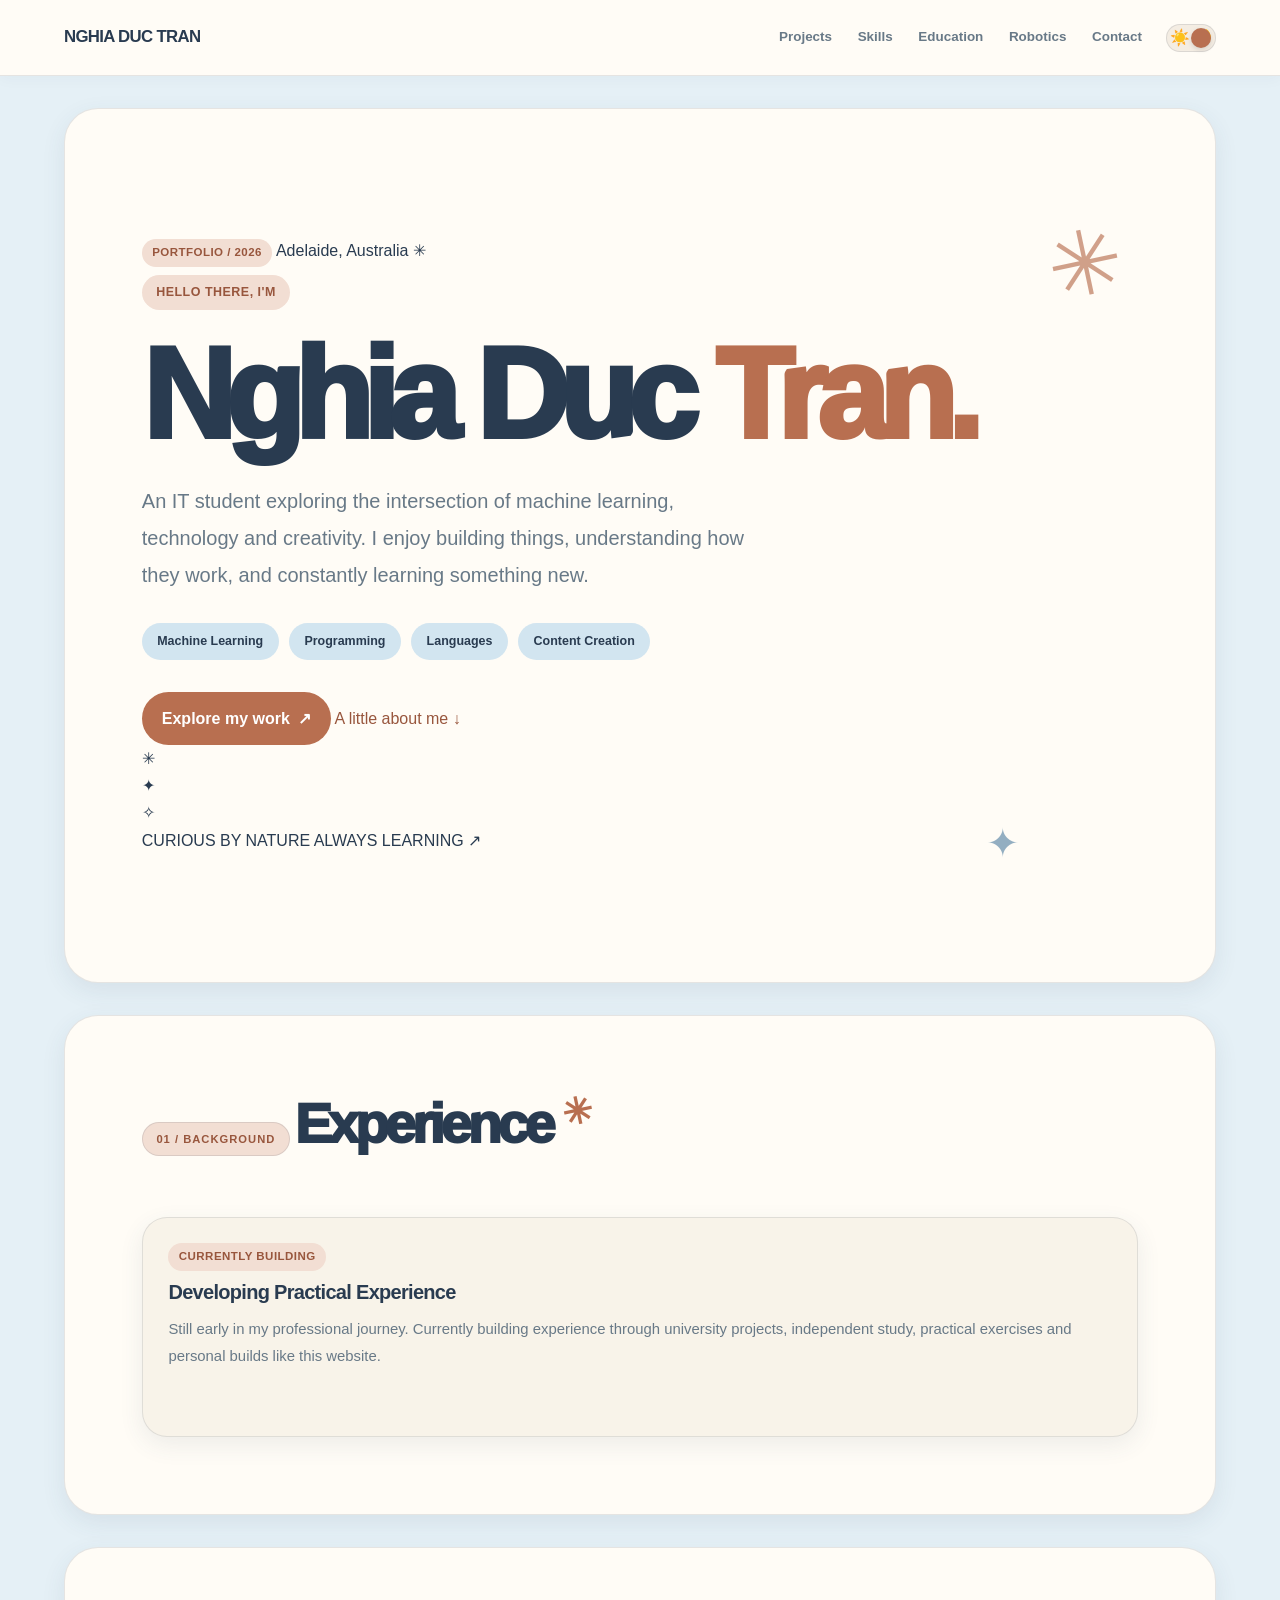
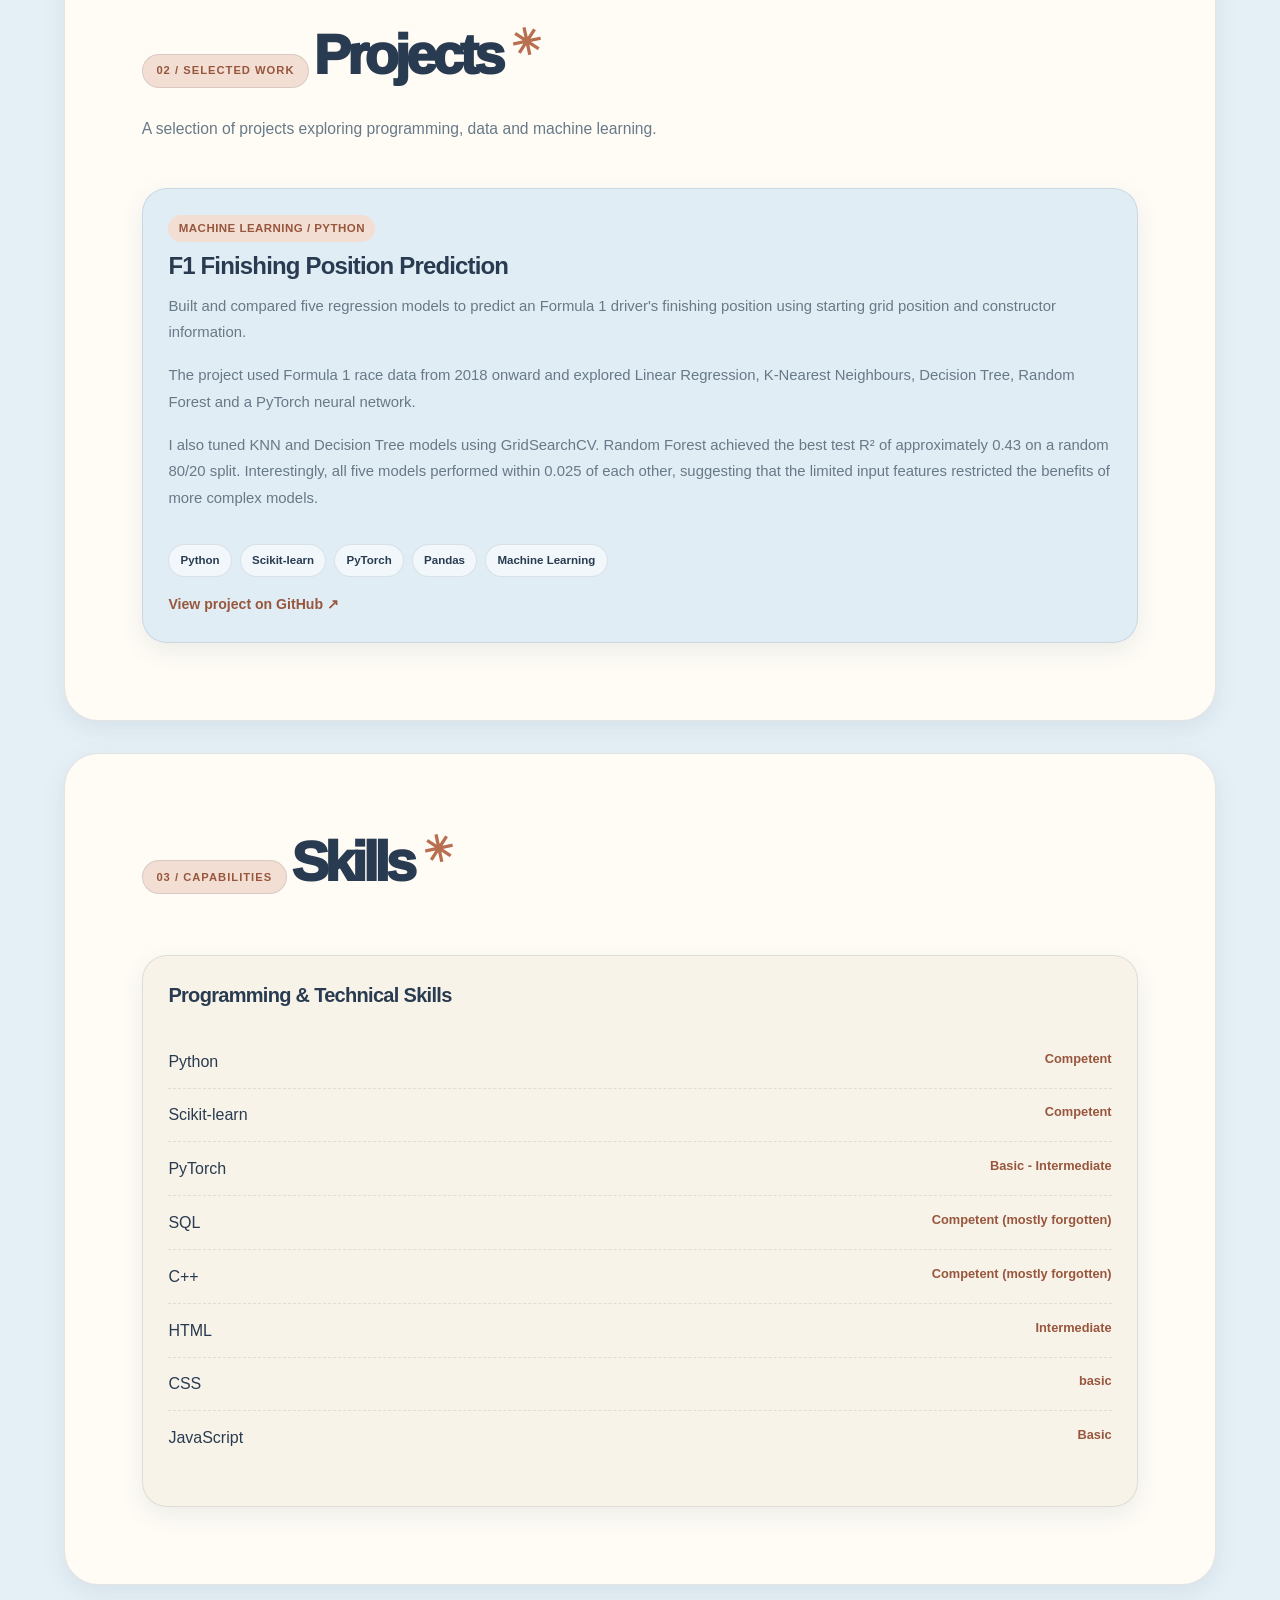
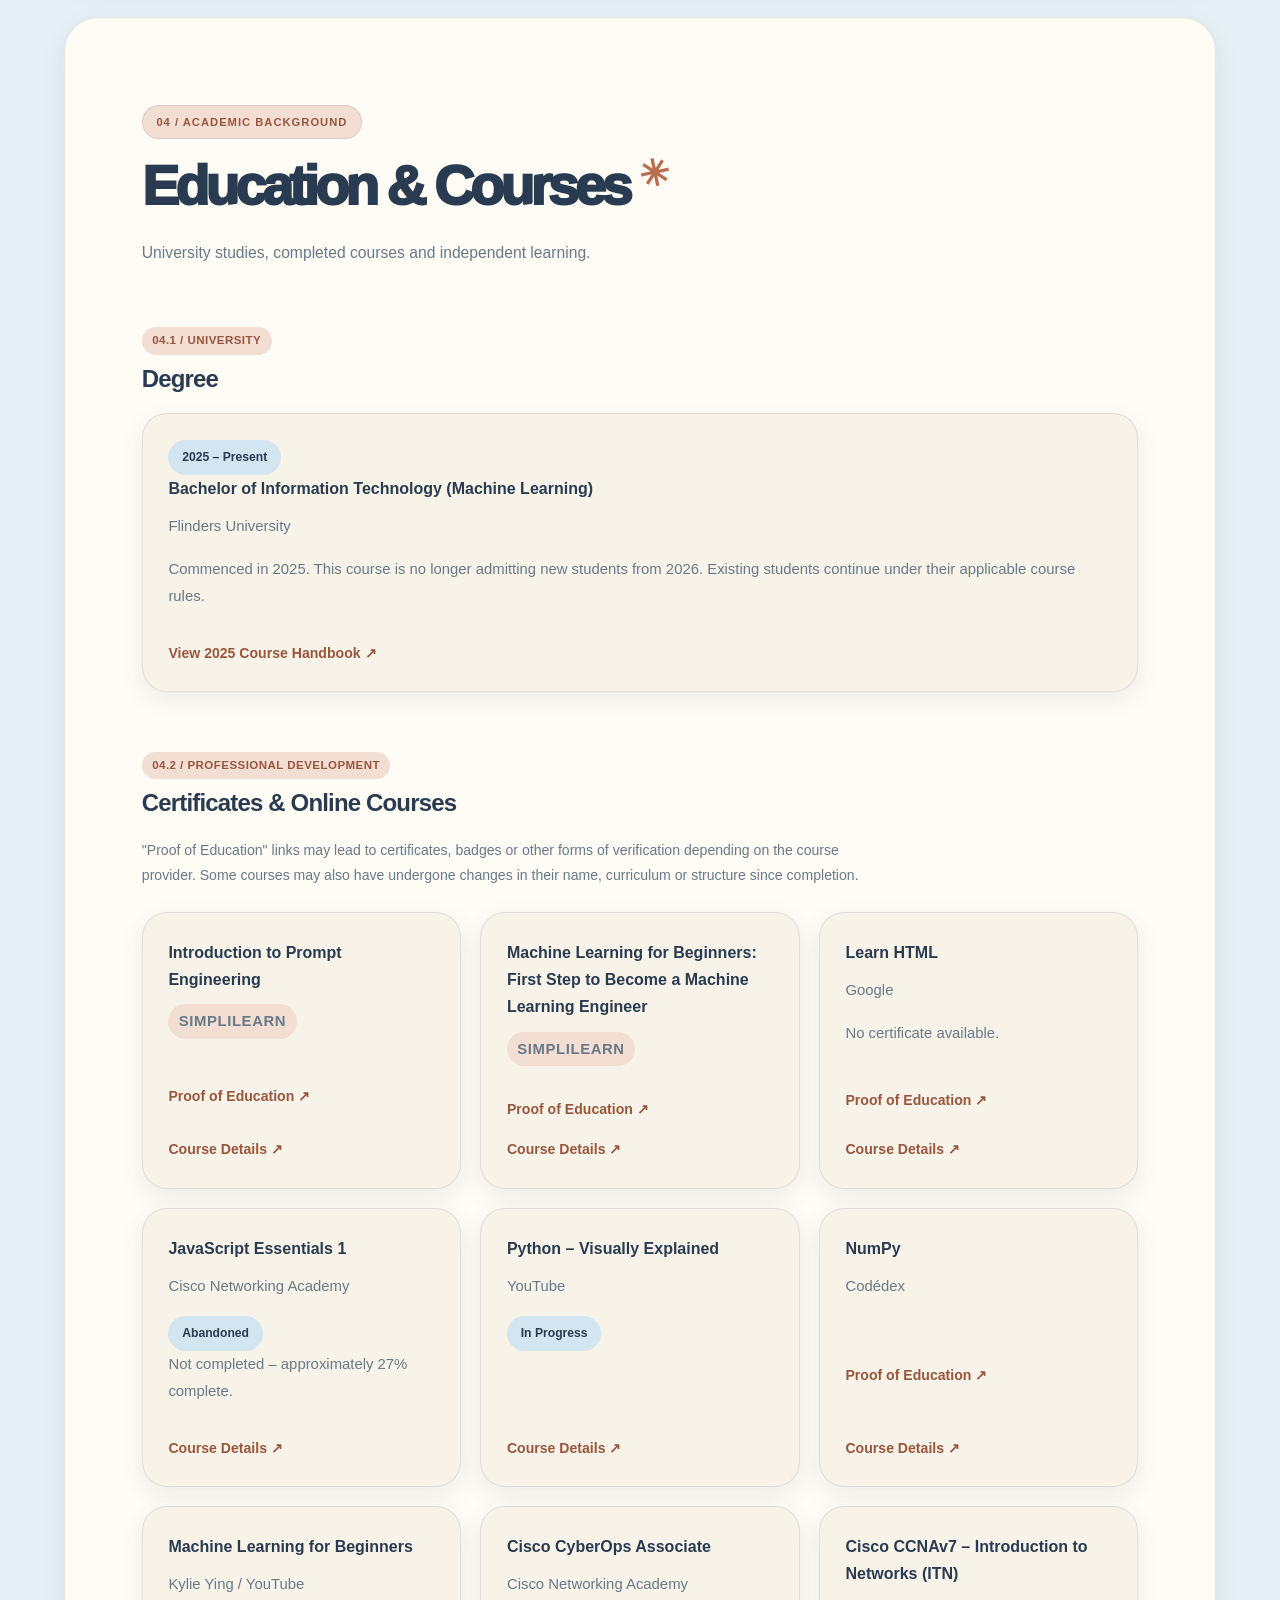
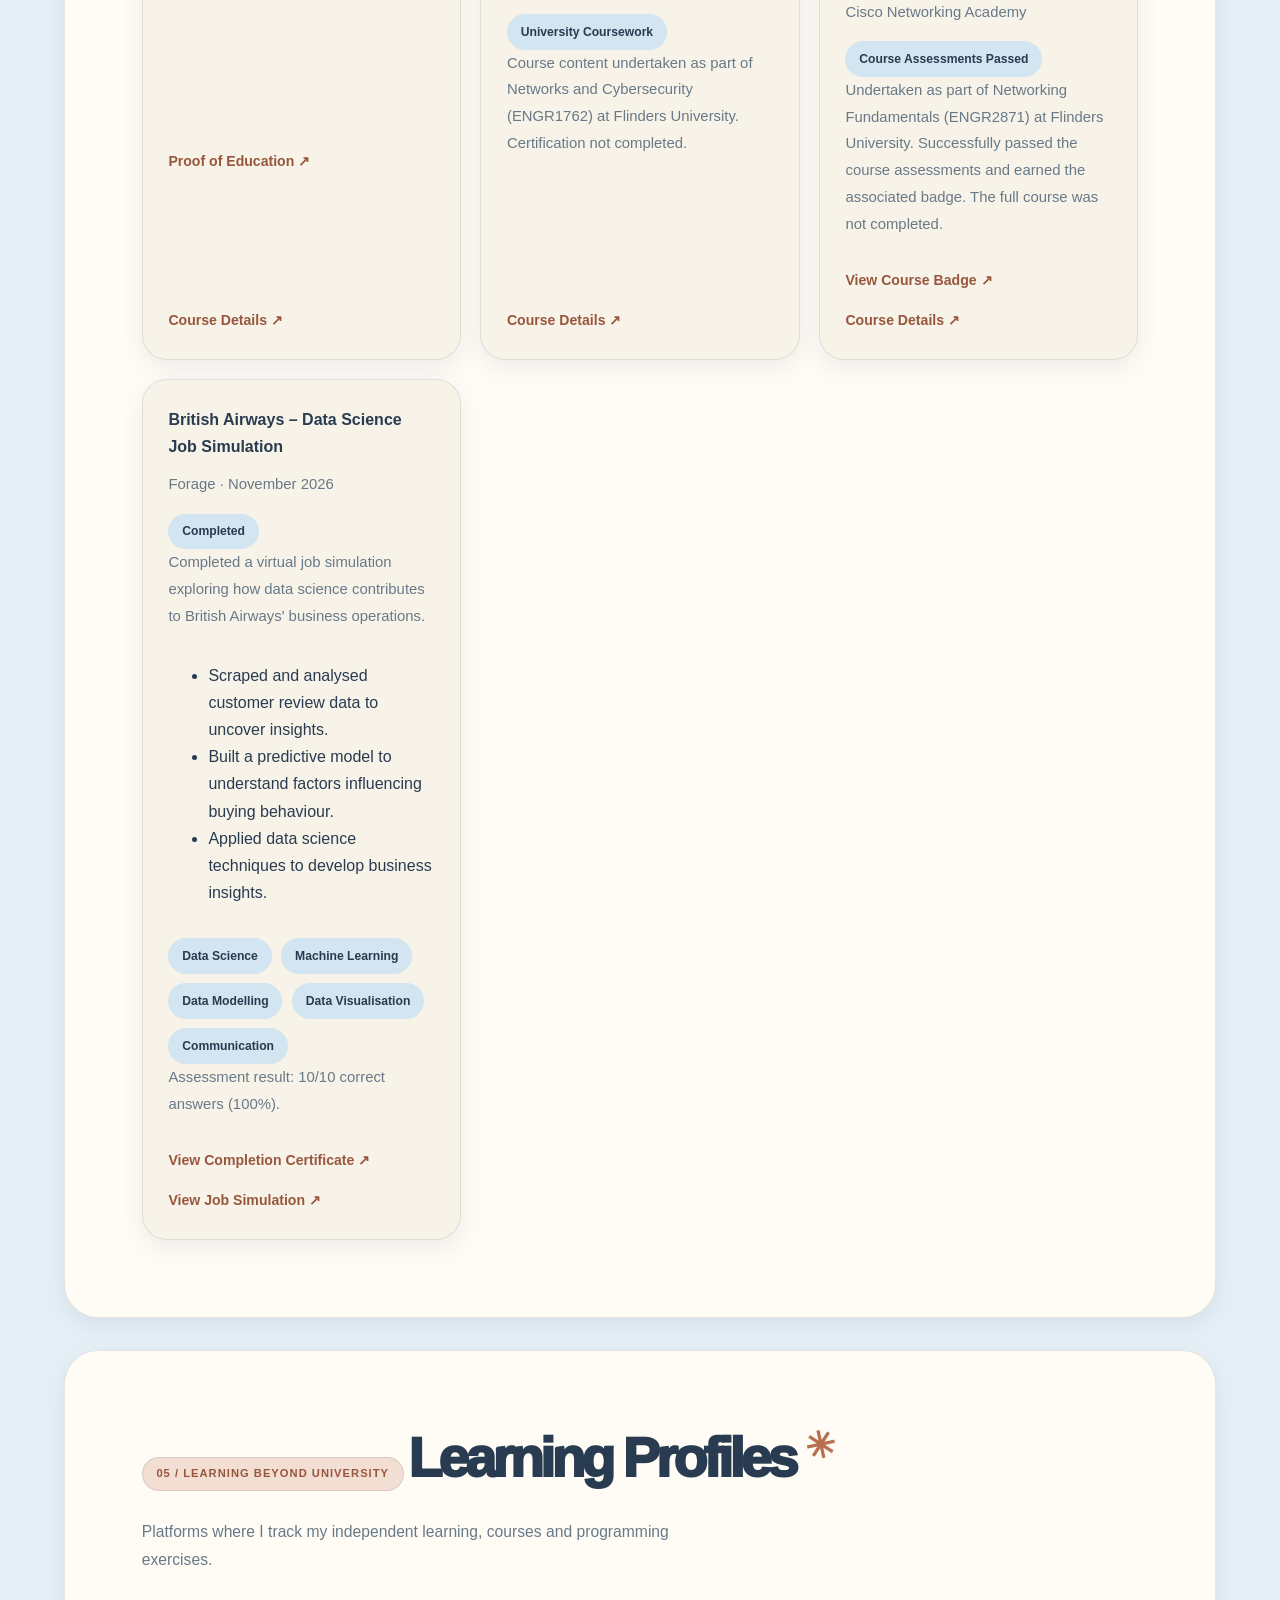
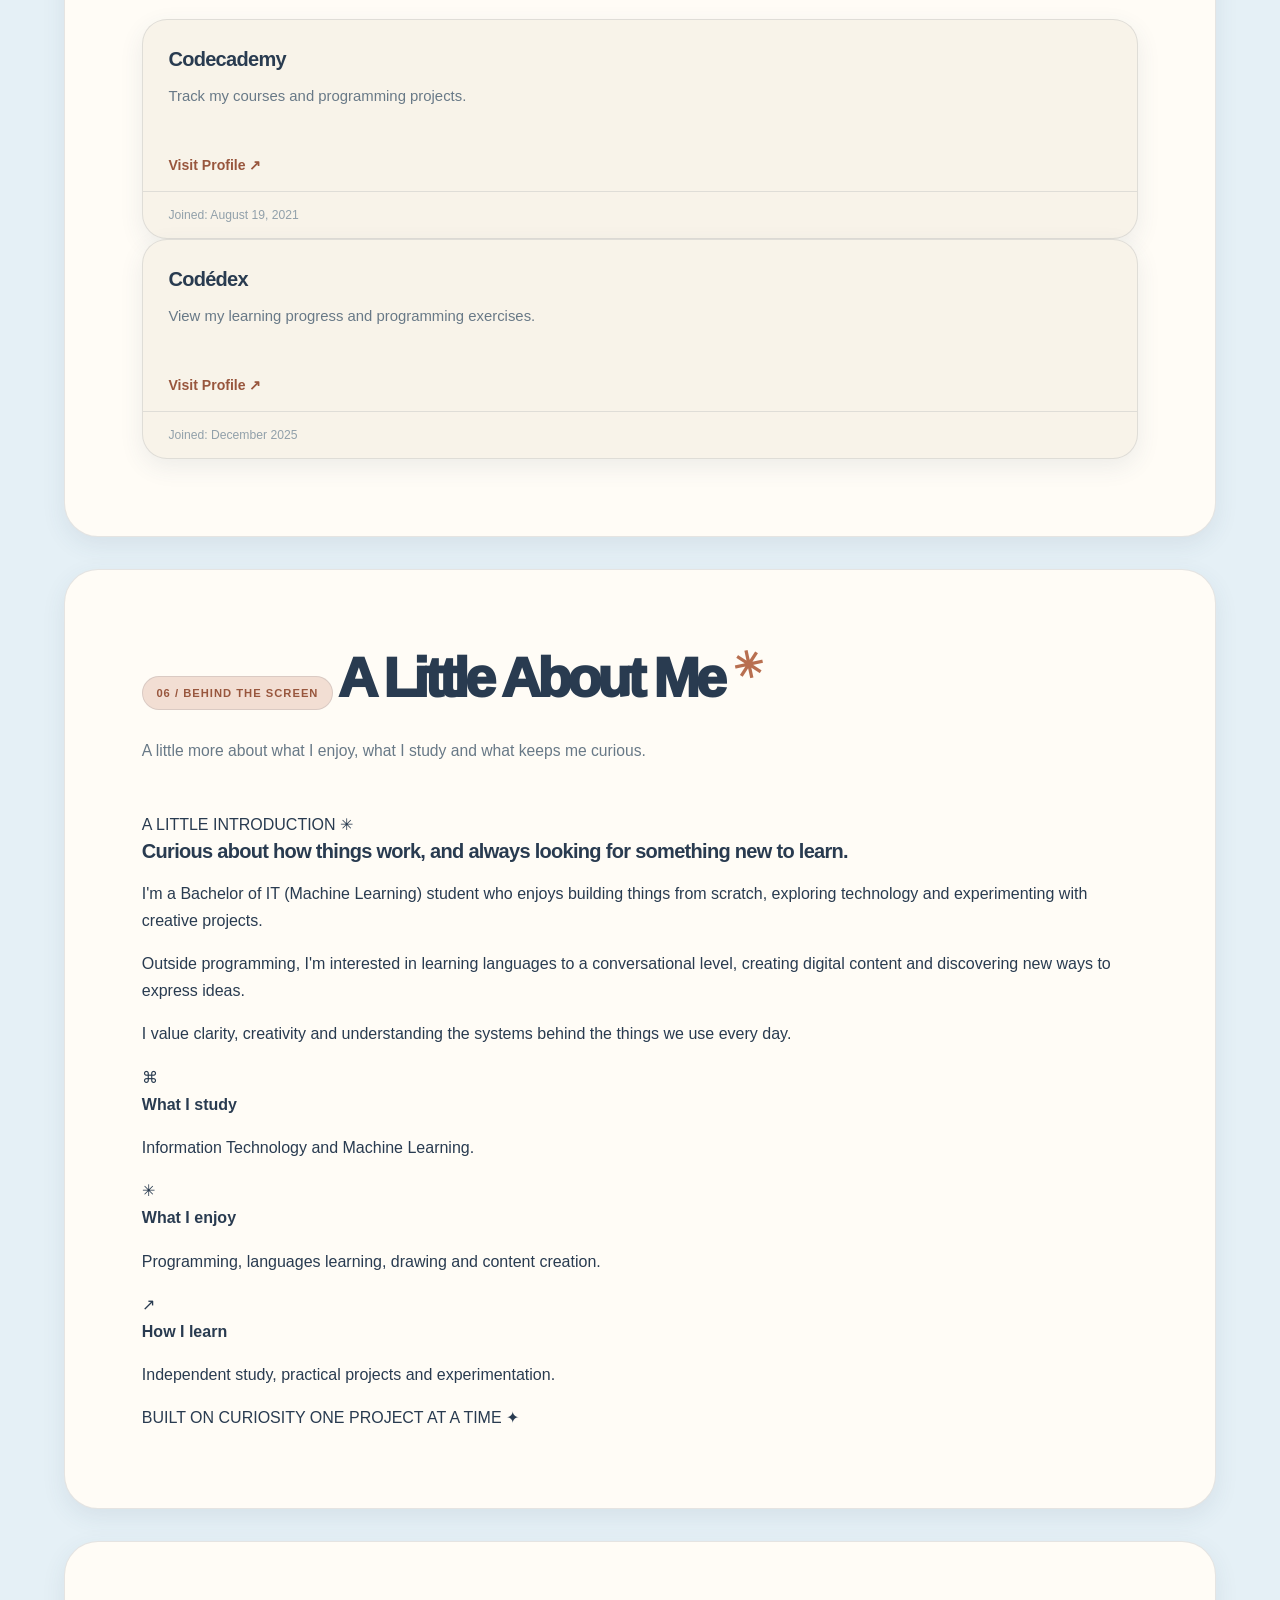
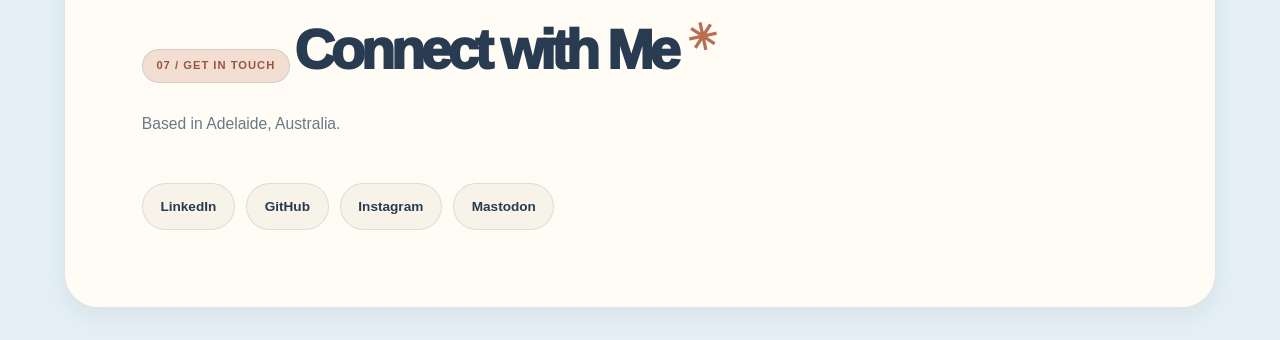
==== commit af60dd8f: "fixed issue with tags" ====
--- a/index.html
+++ b/index.html
@@ -257,8 +257,8 @@
           </li>
 
           <li>
-            <span>PyTorch/span>
-            <span class="skill-level">Basic - Intermediate</span>
+            <span>PyTorch </span>
+            <span class="skill-level"> Basic - Intermediate</span>
           </li>
 
           <li>
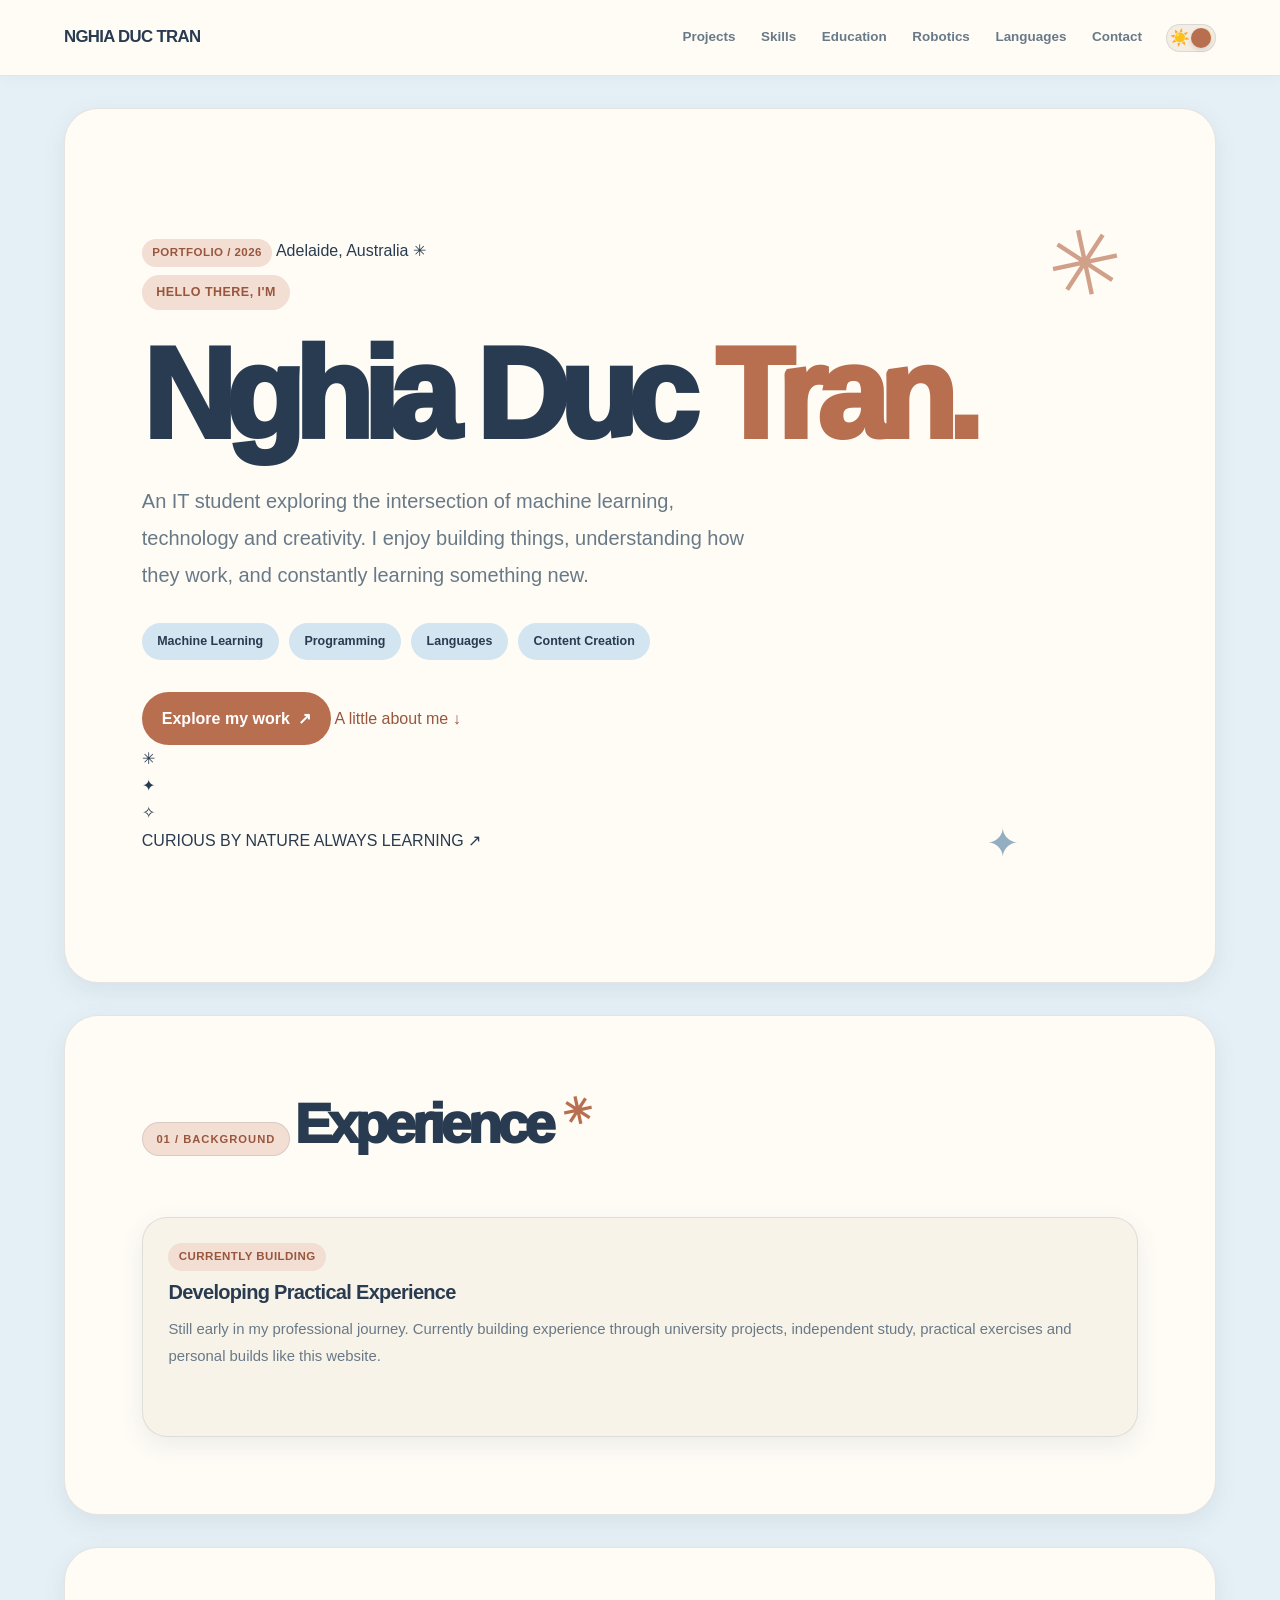
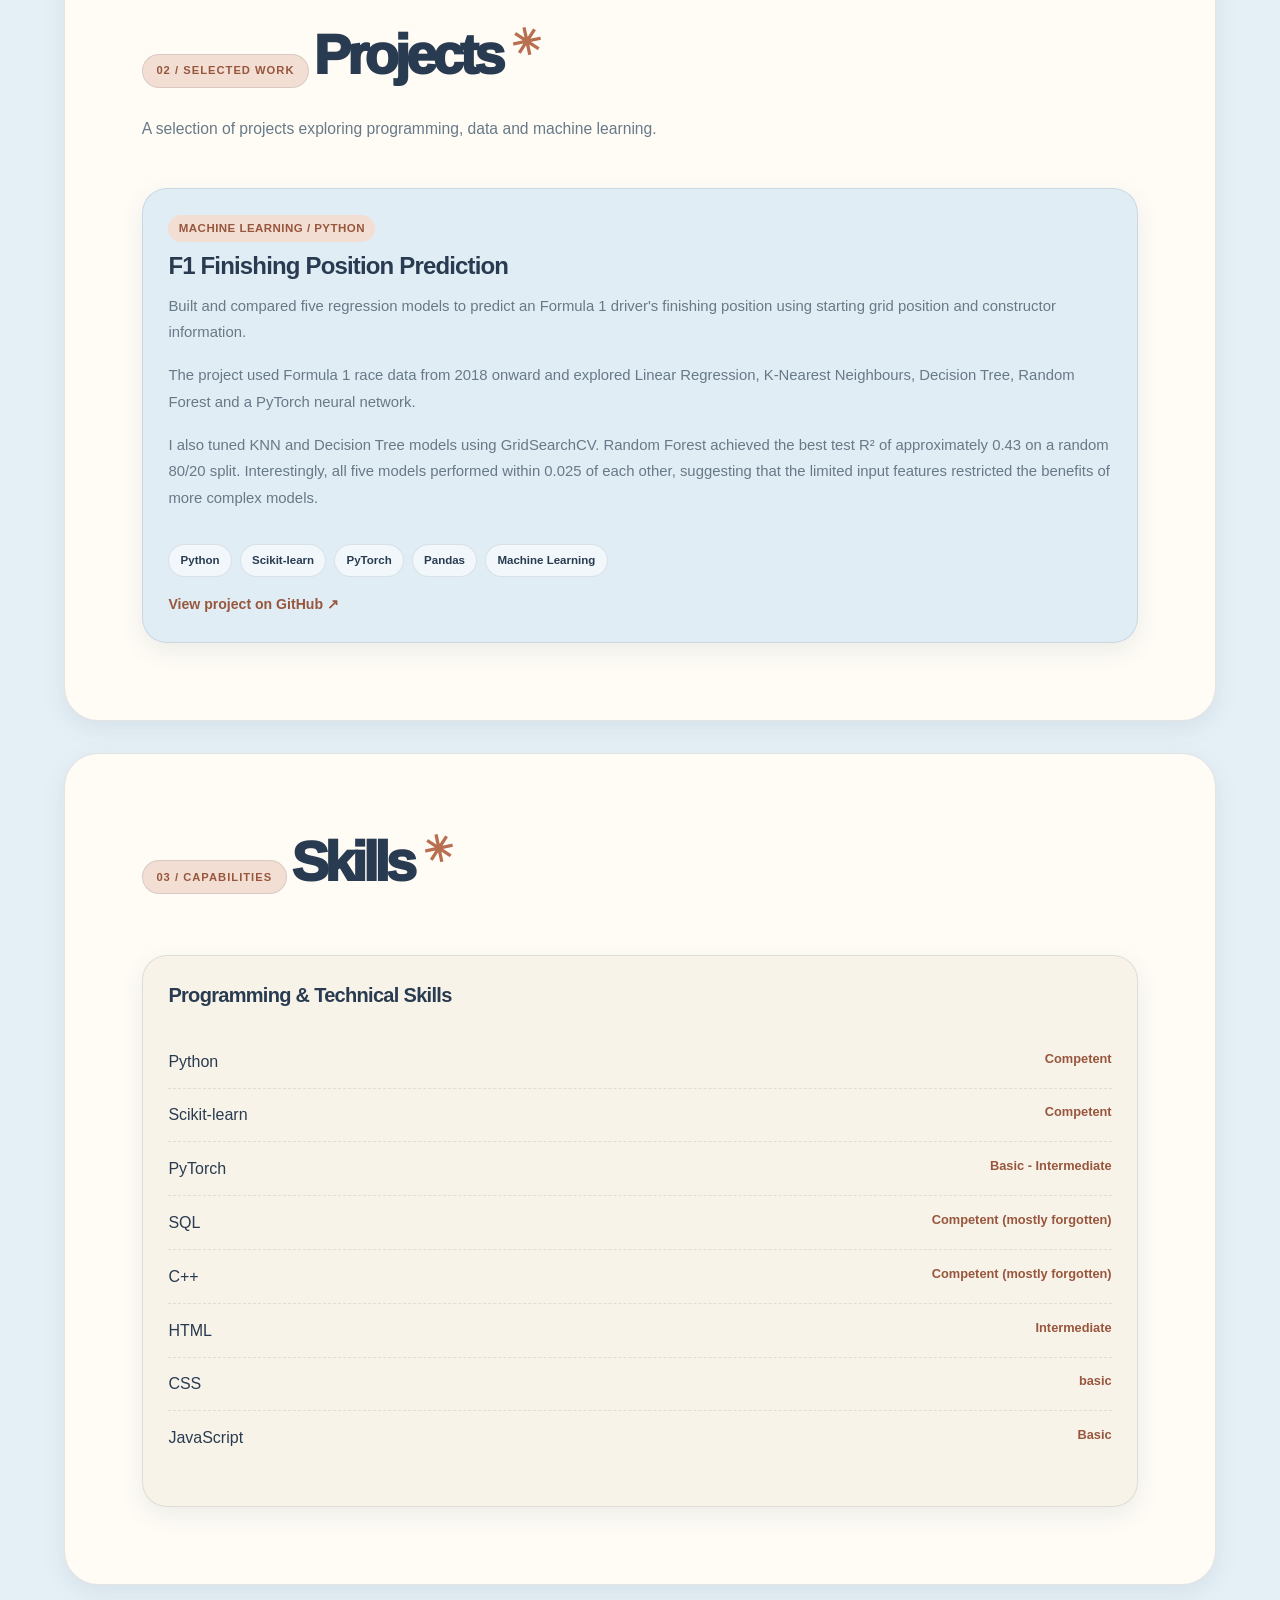
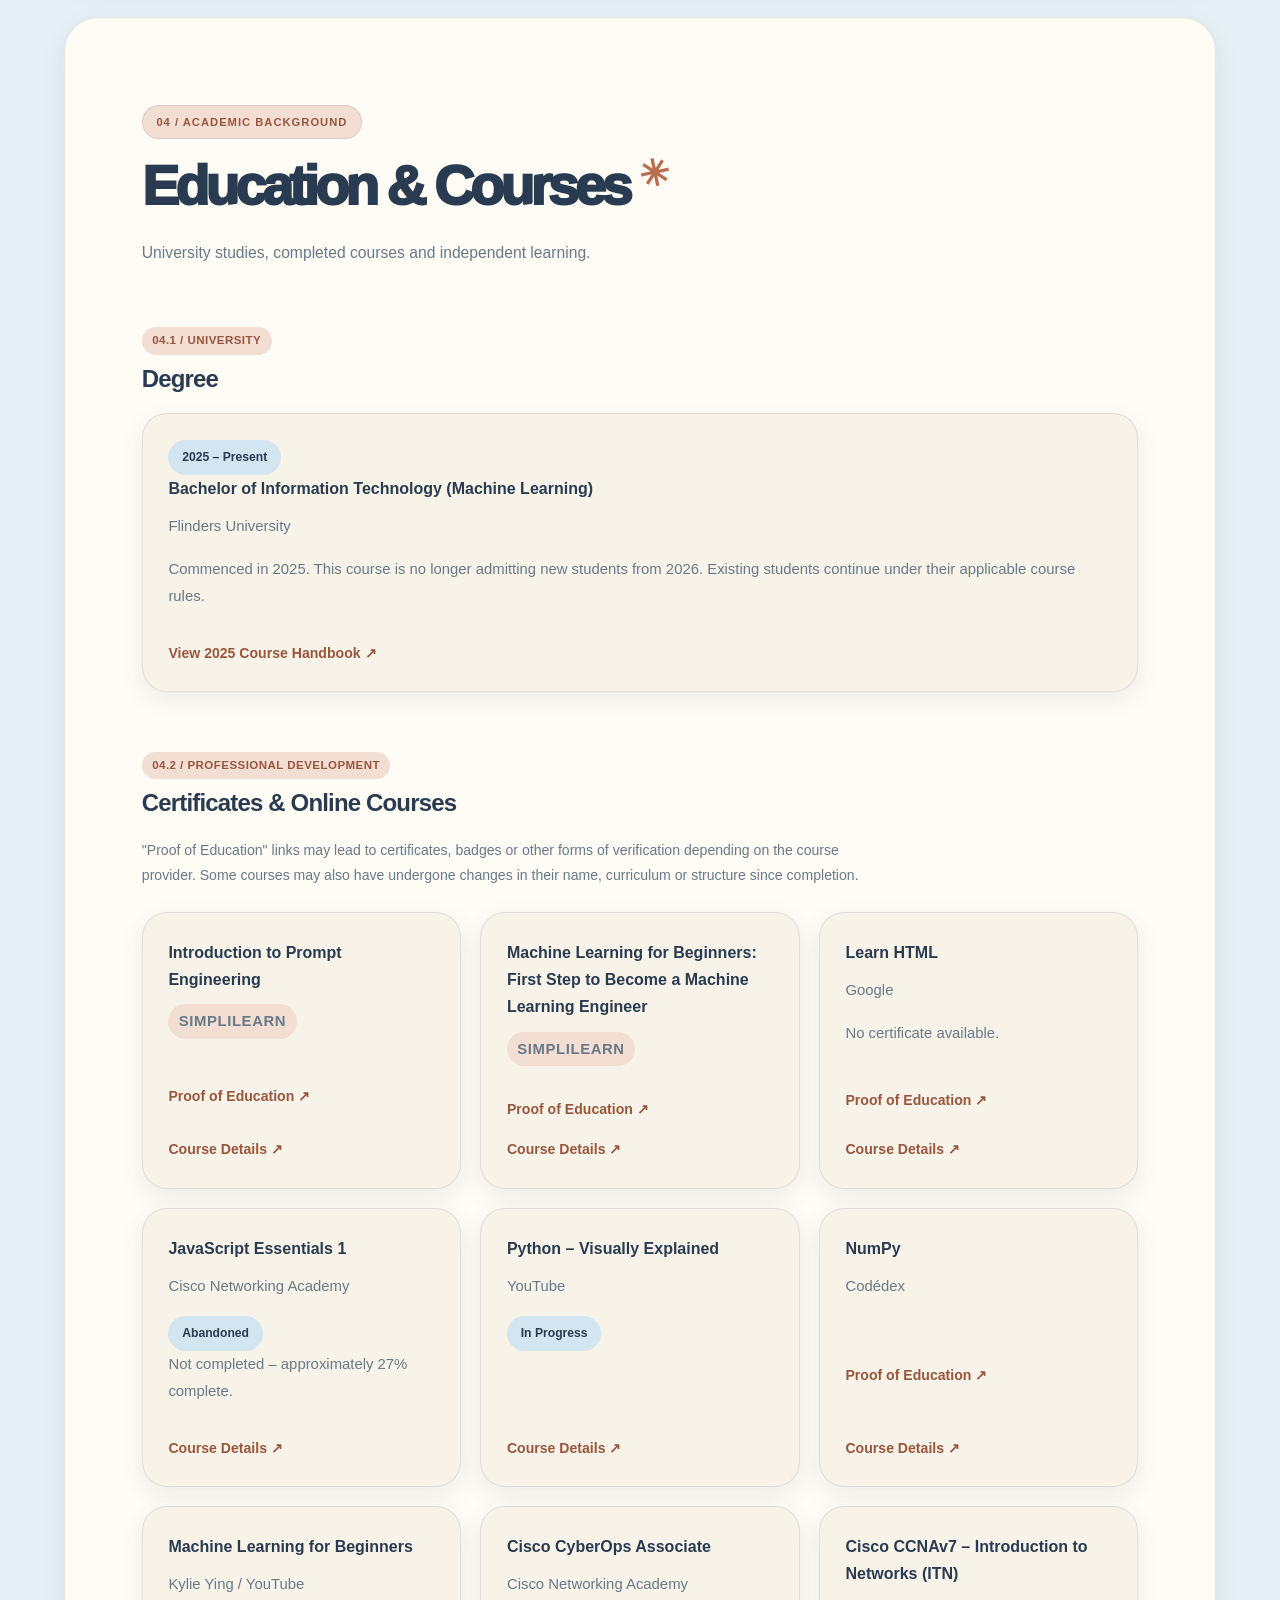
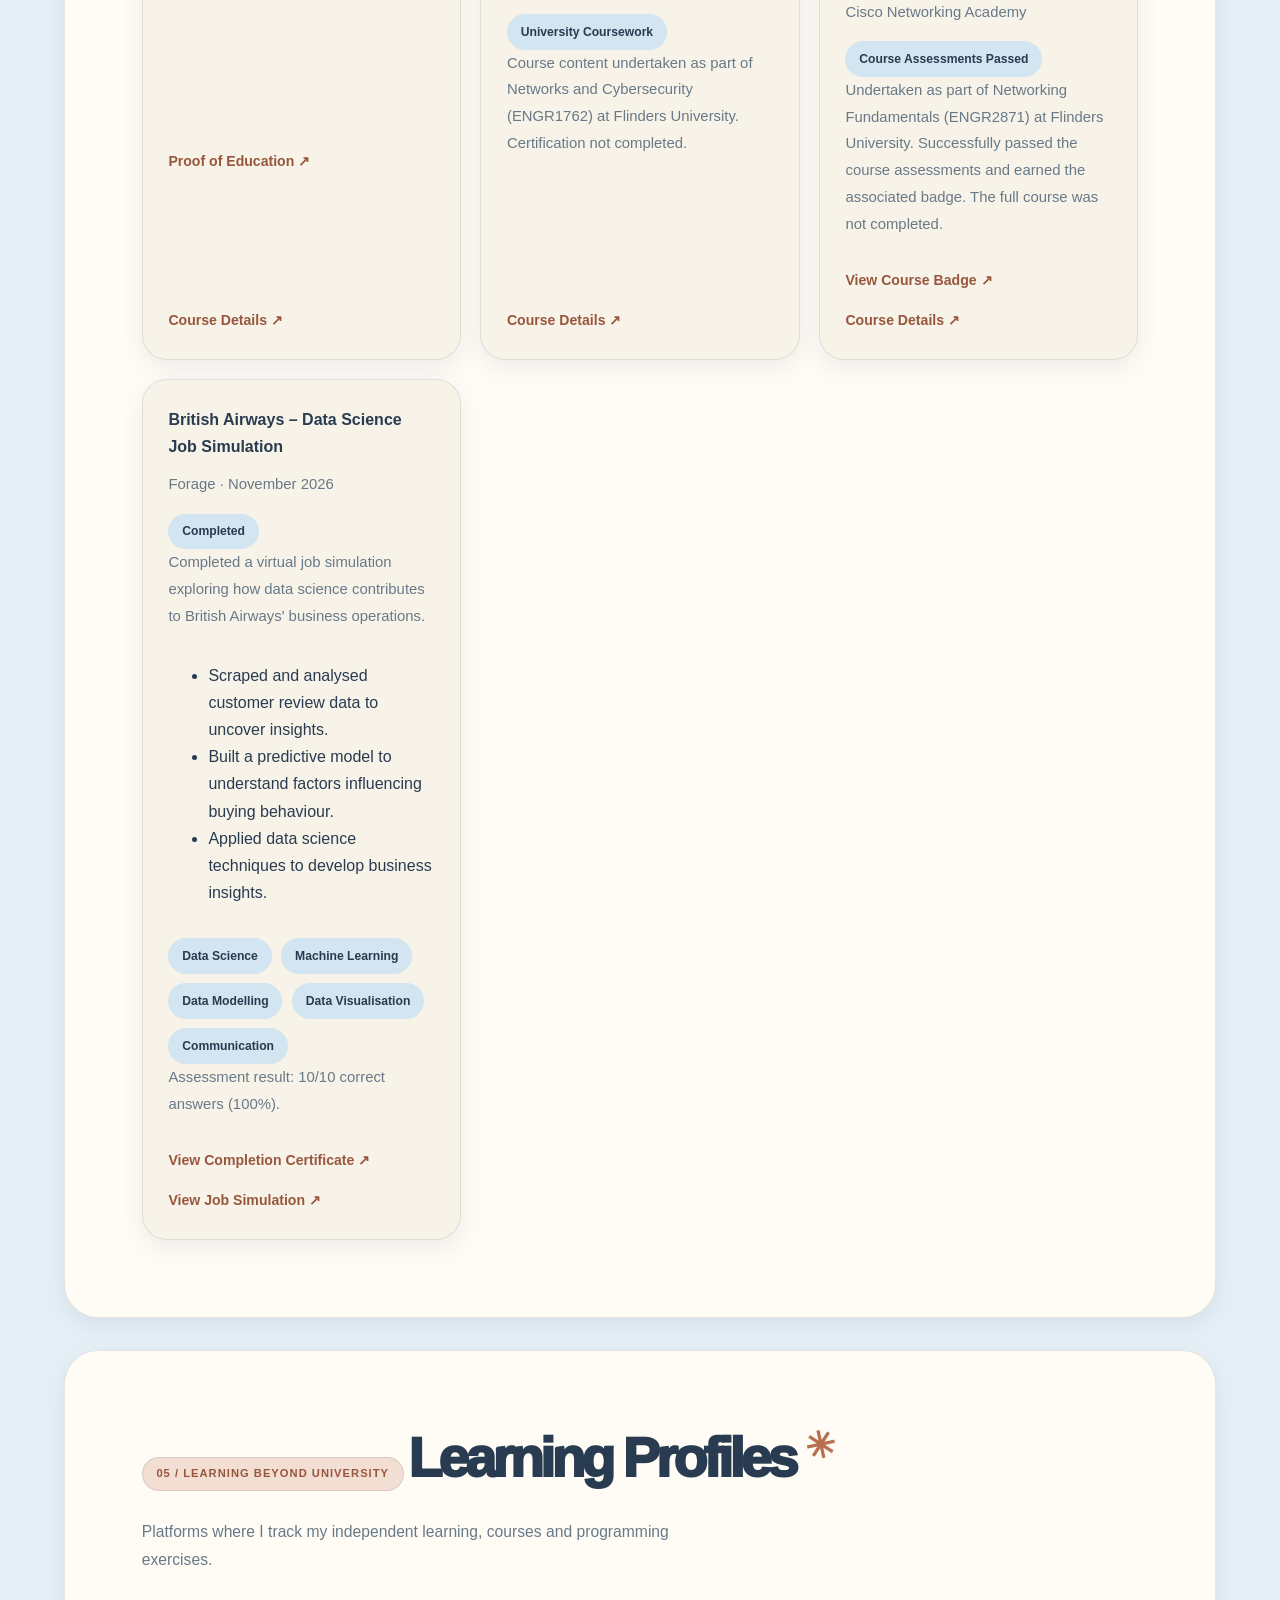
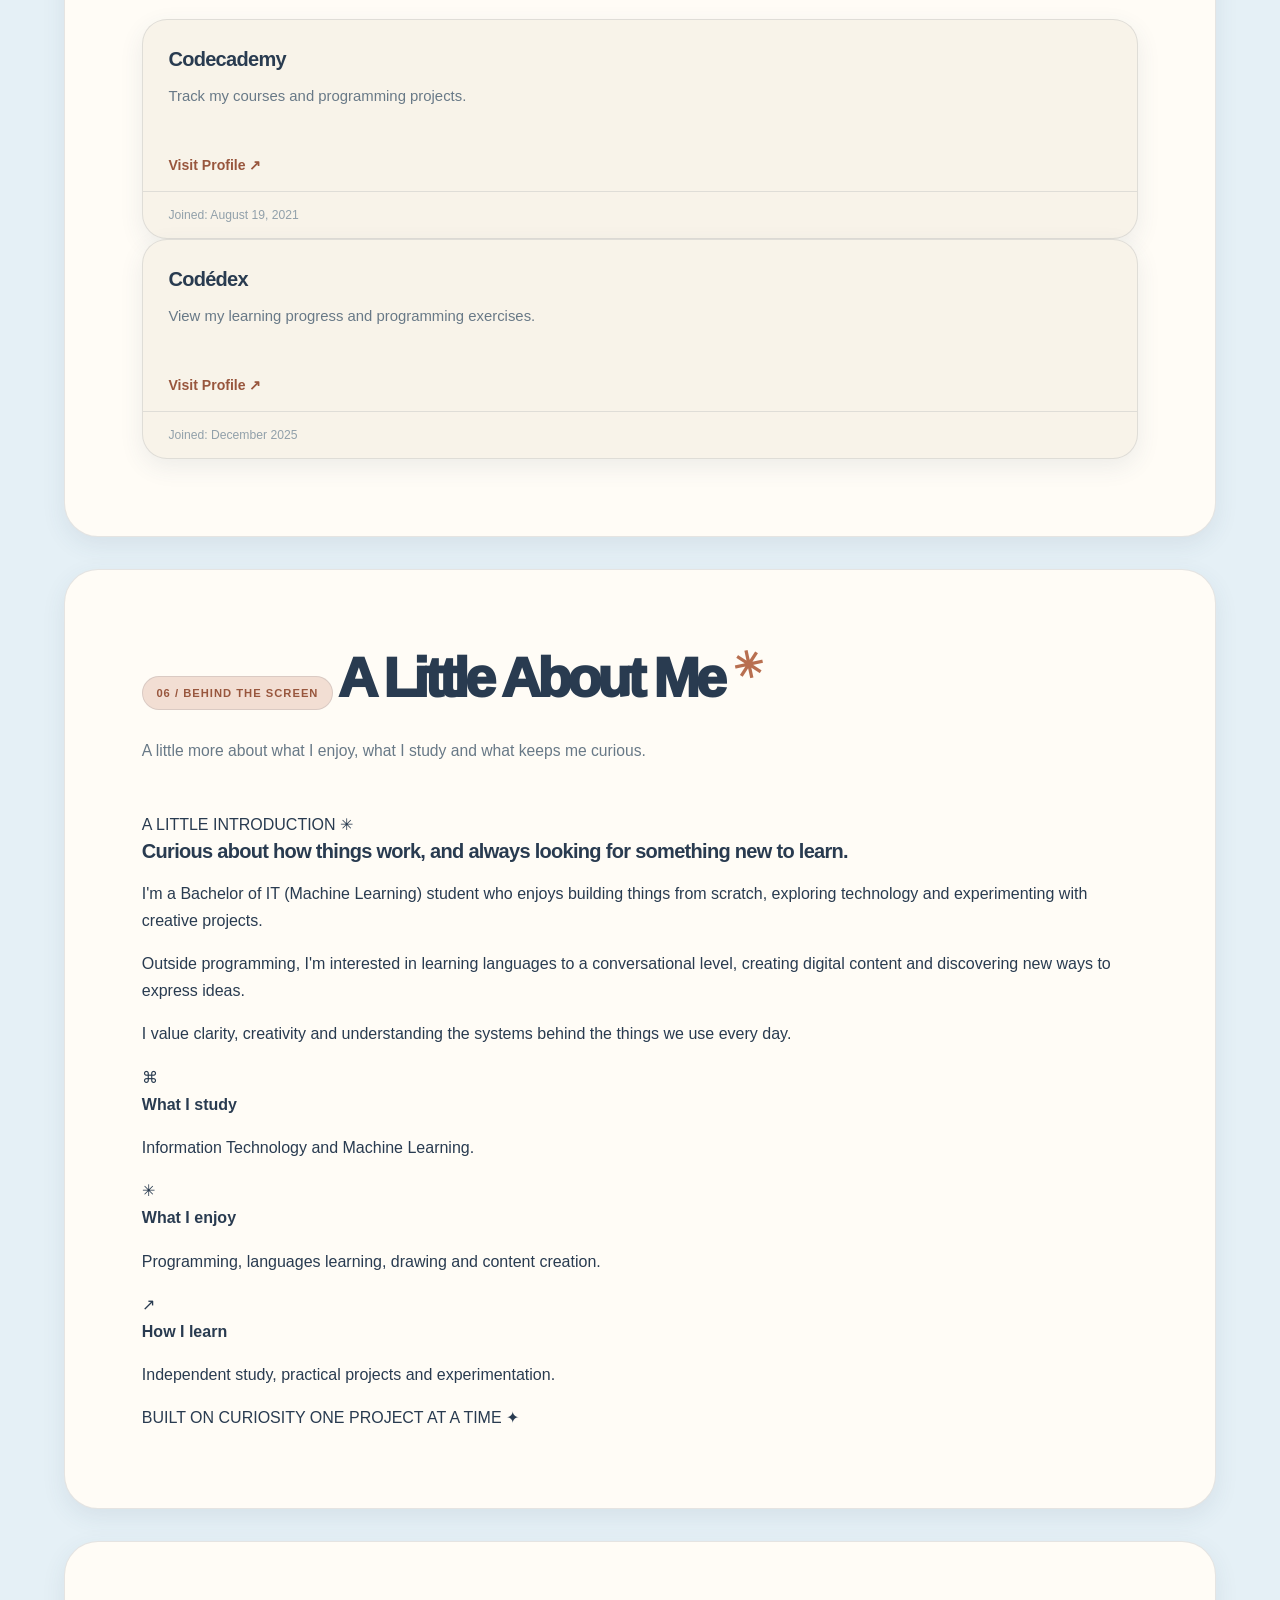
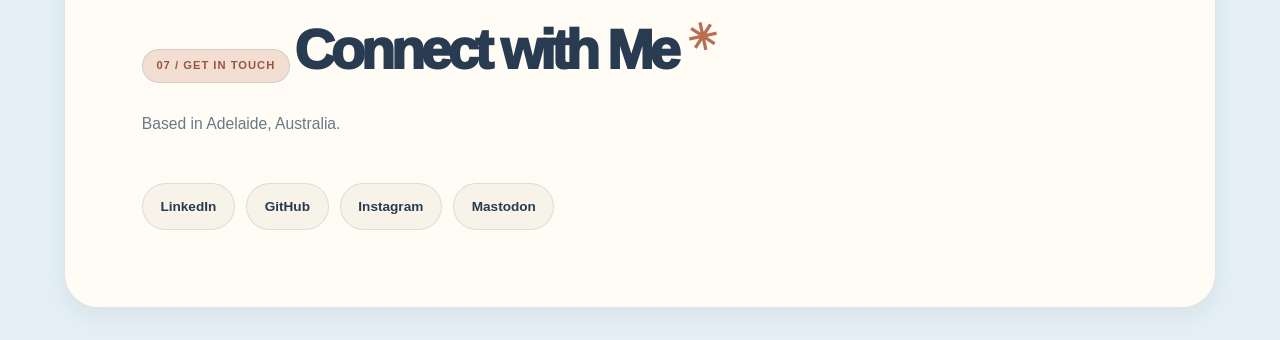
==== commit c5fe8468: "added language page" ====
--- a/index.html
+++ b/index.html
@@ -63,6 +63,7 @@
       <a href="#skills">Skills</a>
       <a href="#education">Education</a>
       <a href="robotics.html">Robotics</a>
+      <a href="languages.html">Languages</a>
       <a href="#contact">Contact</a>
     </div>
 
--- a/style.css
+++ b/style.css
@@ -1207,3 +1207,285 @@
   transition: color .25s ease;
 }
 
+
+
+/* ==========================================================================
+   19. LANGUAGES PAGE
+========================================================================== */
+
+/* Hero */
+
+.language-hero {
+  min-height: 570px;
+}
+
+/* Language grid */
+
+.language-grid {
+  display: grid;
+  grid-template-columns: repeat(3, minmax(0, 1fr));
+  gap: 1.3rem;
+}
+
+.language-card {
+  min-height: 285px;
+  justify-content: flex-start;
+}
+
+.language-card-top {
+  display: flex;
+  align-items: center;
+  justify-content: space-between;
+  width: 100%;
+  margin-bottom: 1.5rem;
+}
+
+.language-symbol {
+  display: inline-flex;
+  align-items: center;
+  justify-content: center;
+
+  width: 52px;
+  height: 52px;
+
+  background: var(--surface-blue);
+  border-radius: 15px;
+
+  color: var(--fg);
+  font-family: var(--font-display);
+  font-size: 1.2rem;
+  font-weight: 950;
+}
+
+.language-status {
+  padding: .4rem .8rem;
+
+  background: var(--accent-soft);
+  border-radius: 30px;
+
+  color: var(--accent-strong);
+  font-size: .75rem;
+  font-weight: 900;
+}
+
+.language-native-name {
+  margin: 0 0 .3rem;
+  color: var(--blue-deep);
+  font-size: .85rem;
+  font-weight: 850;
+}
+
+.language-card h3 {
+  margin-bottom: .6rem;
+  font-size: 1.5rem;
+}
+
+.language-card p:not(.language-native-name) {
+  color: var(--muted);
+  font-size: .9rem;
+  line-height: 1.75;
+}
+
+.language-meta {
+  display: flex;
+  justify-content: space-between;
+  align-items: center;
+  gap: .5rem;
+
+  width: 100%;
+  margin-top: auto;
+  padding-top: 1rem;
+
+  border-top: 1px dashed var(--border);
+
+  color: var(--subtle);
+  font-size: .72rem;
+  font-weight: 800;
+}
+
+.language-meta span:last-child {
+  color: var(--accent);
+}
+
+.native-language {
+  background: #E0EDF5;
+}
+
+.learning-language:nth-child(4n + 1) {
+  background: #F3E5D9;
+}
+
+.learning-language:nth-child(4n + 2) {
+  background: #E5EBDD;
+}
+
+.learning-language:nth-child(4n + 3) {
+  background: #E8E3F0;
+}
+
+:root.dark .language-card {
+  background: var(--cream);
+}
+
+.language-disclaimer {
+  margin-top: 1.5rem;
+  color: var(--subtle);
+  font-size: .78rem;
+  font-style: italic;
+}
+
+
+/* Learning journey */
+
+.journey-grid {
+  display: grid;
+  grid-template-columns: repeat(3, minmax(0, 1fr));
+  gap: 1.3rem;
+}
+
+.journey-card {
+  min-height: 240px;
+}
+
+.journey-icon {
+  display: inline-flex;
+  align-items: center;
+  justify-content: center;
+
+  width: 42px;
+  height: 42px;
+  margin-bottom: 1.5rem;
+
+  background: var(--accent-soft);
+  border-radius: 13px;
+
+  color: var(--accent-strong);
+  font-size: .85rem;
+  font-weight: 950;
+}
+
+
+/* Language philosophy */
+
+.language-philosophy {
+  max-width: 780px;
+  margin: 0 auto;
+}
+
+.language-philosophy h2 {
+  max-width: 700px;
+  margin: 1rem 0 1.5rem;
+  font-size: clamp(2.2rem, 5vw, 3.6rem);
+}
+
+.language-philosophy h2 span {
+  color: var(--accent);
+}
+
+.language-philosophy > p:not(.label) {
+  color: var(--muted);
+  font-size: 1rem;
+  line-height: 1.9;
+}
+
+.philosophy-signature {
+  margin-top: 2.5rem;
+  padding-top: 1.3rem;
+
+  border-top: 1px dashed var(--border);
+
+  color: var(--accent-strong);
+  font-size: .75rem;
+  font-weight: 900;
+  letter-spacing: .08em;
+}
+
+
+/* Responsive */
+
+@media (max-width: 900px) {
+  .language-grid {
+    grid-template-columns: repeat(2, minmax(0, 1fr));
+  }
+
+  .journey-grid {
+    grid-template-columns: 1fr;
+  }
+}
+
+@media (max-width: 520px) {
+  .language-grid {
+    grid-template-columns: 1fr;
+  }
+
+  .language-card {
+    min-height: 260px;
+  }
+
+  .language-hero {
+    min-height: 470px;
+  }
+}
+
+
+/* Language Courses */
+.language-courses {
+    margin-top: 40px;
+}
+
+.language-courses h3 {
+    margin-bottom: 20px;
+}
+
+.courses-grid {
+    display: grid;
+    grid-template-columns: repeat(auto-fit, minmax(240px, 1fr));
+    gap: 20px;
+}
+
+.course-card {
+    display: flex;
+    flex-direction: column;
+    overflow: hidden;
+    text-decoration: none;
+    color: inherit;
+    border: 1px solid var(--border-color);
+    border-radius: 12px;
+    transition: transform 0.2s ease, box-shadow 0.2s ease;
+}
+
+.course-card:hover {
+    transform: translateY(-4px);
+    box-shadow: 0 6px 18px rgba(0, 0, 0, 0.1);
+}
+
+.course-card img {
+    width: 100%;
+    height: auto;
+    display: block;
+    object-fit: contain;
+}
+
+.course-info {
+    padding: 16px;
+}
+
+.course-info h4 {
+    margin: 0 0 8px;
+}
+
+.course-info p {
+    font-size: 0.9rem;
+    opacity: 0.7;
+    margin-bottom: 12px;
+}
+
+.course-status {
+    display: inline-block;
+    font-size: 0.8rem;
+    padding: 5px 10px;
+    border-radius: 20px;
+    background: rgba(46, 160, 100, 0.12);
+    color: #2ea064;
+}
+
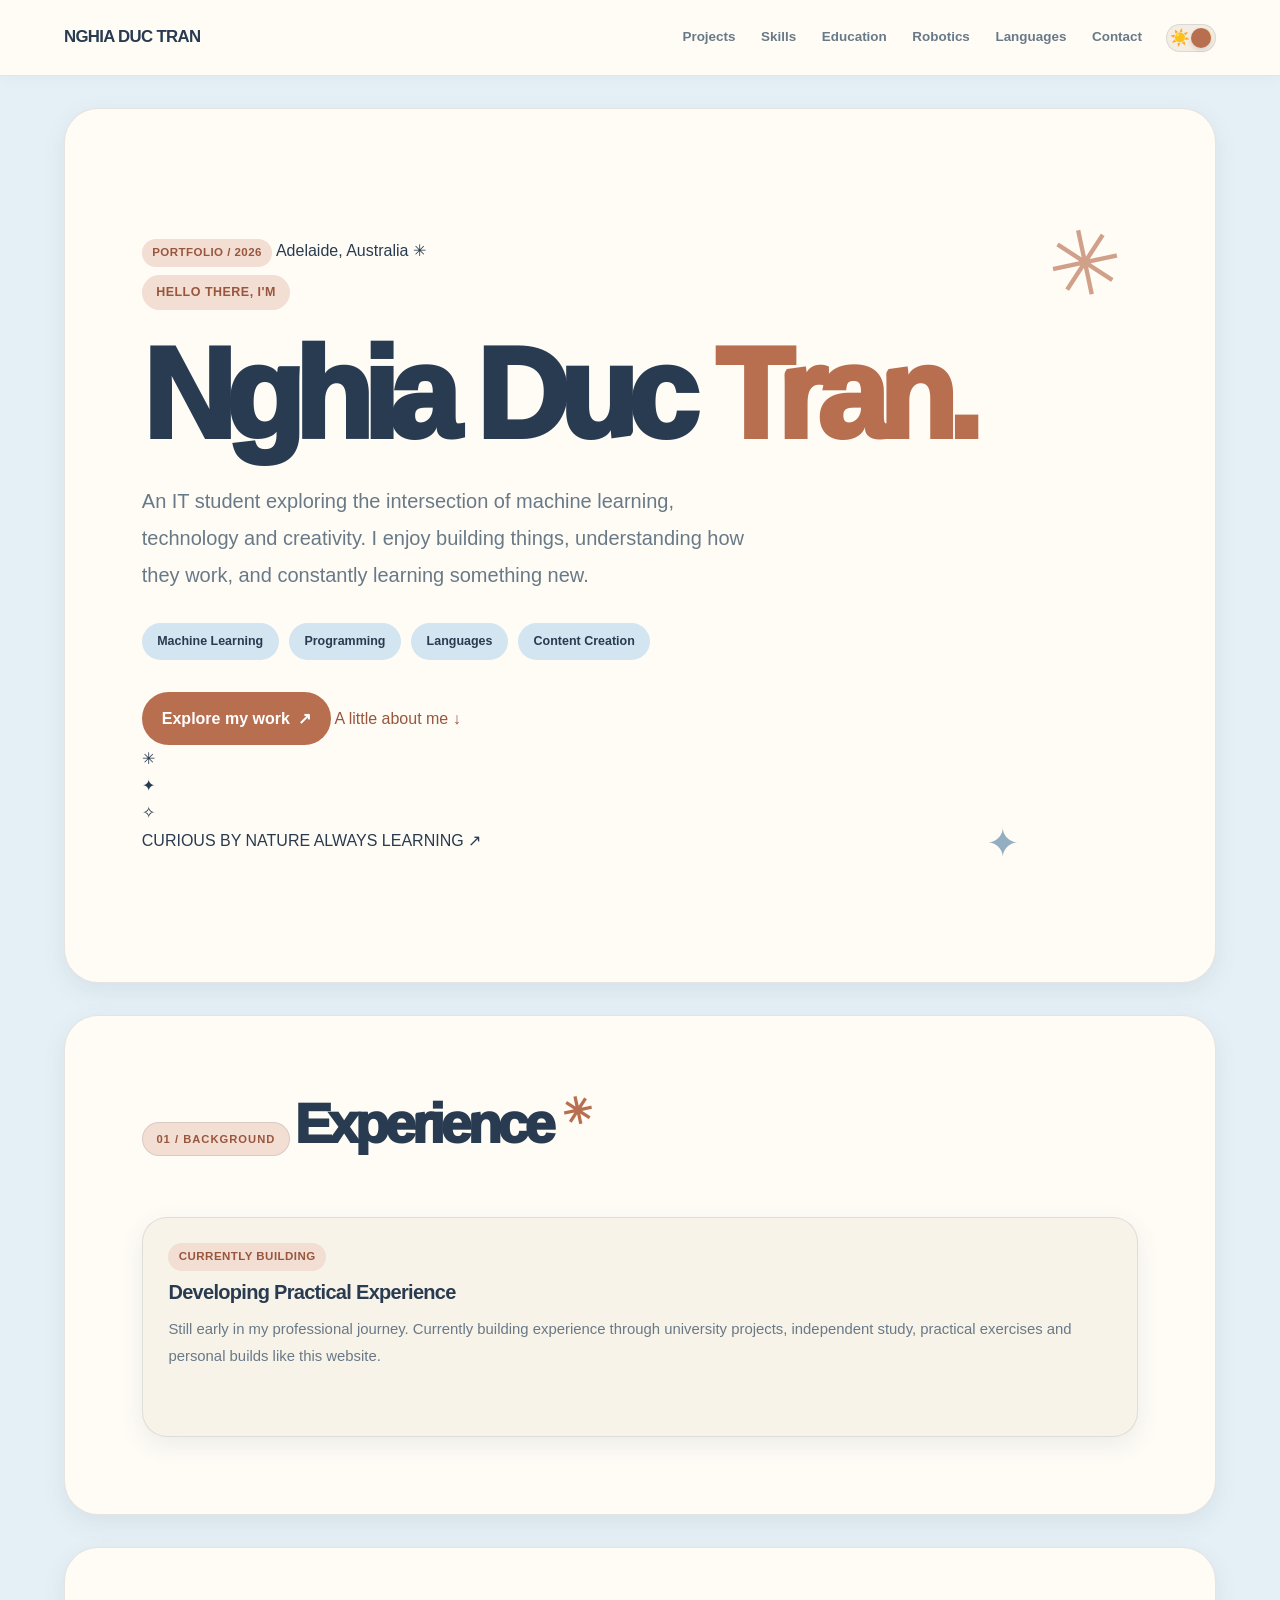
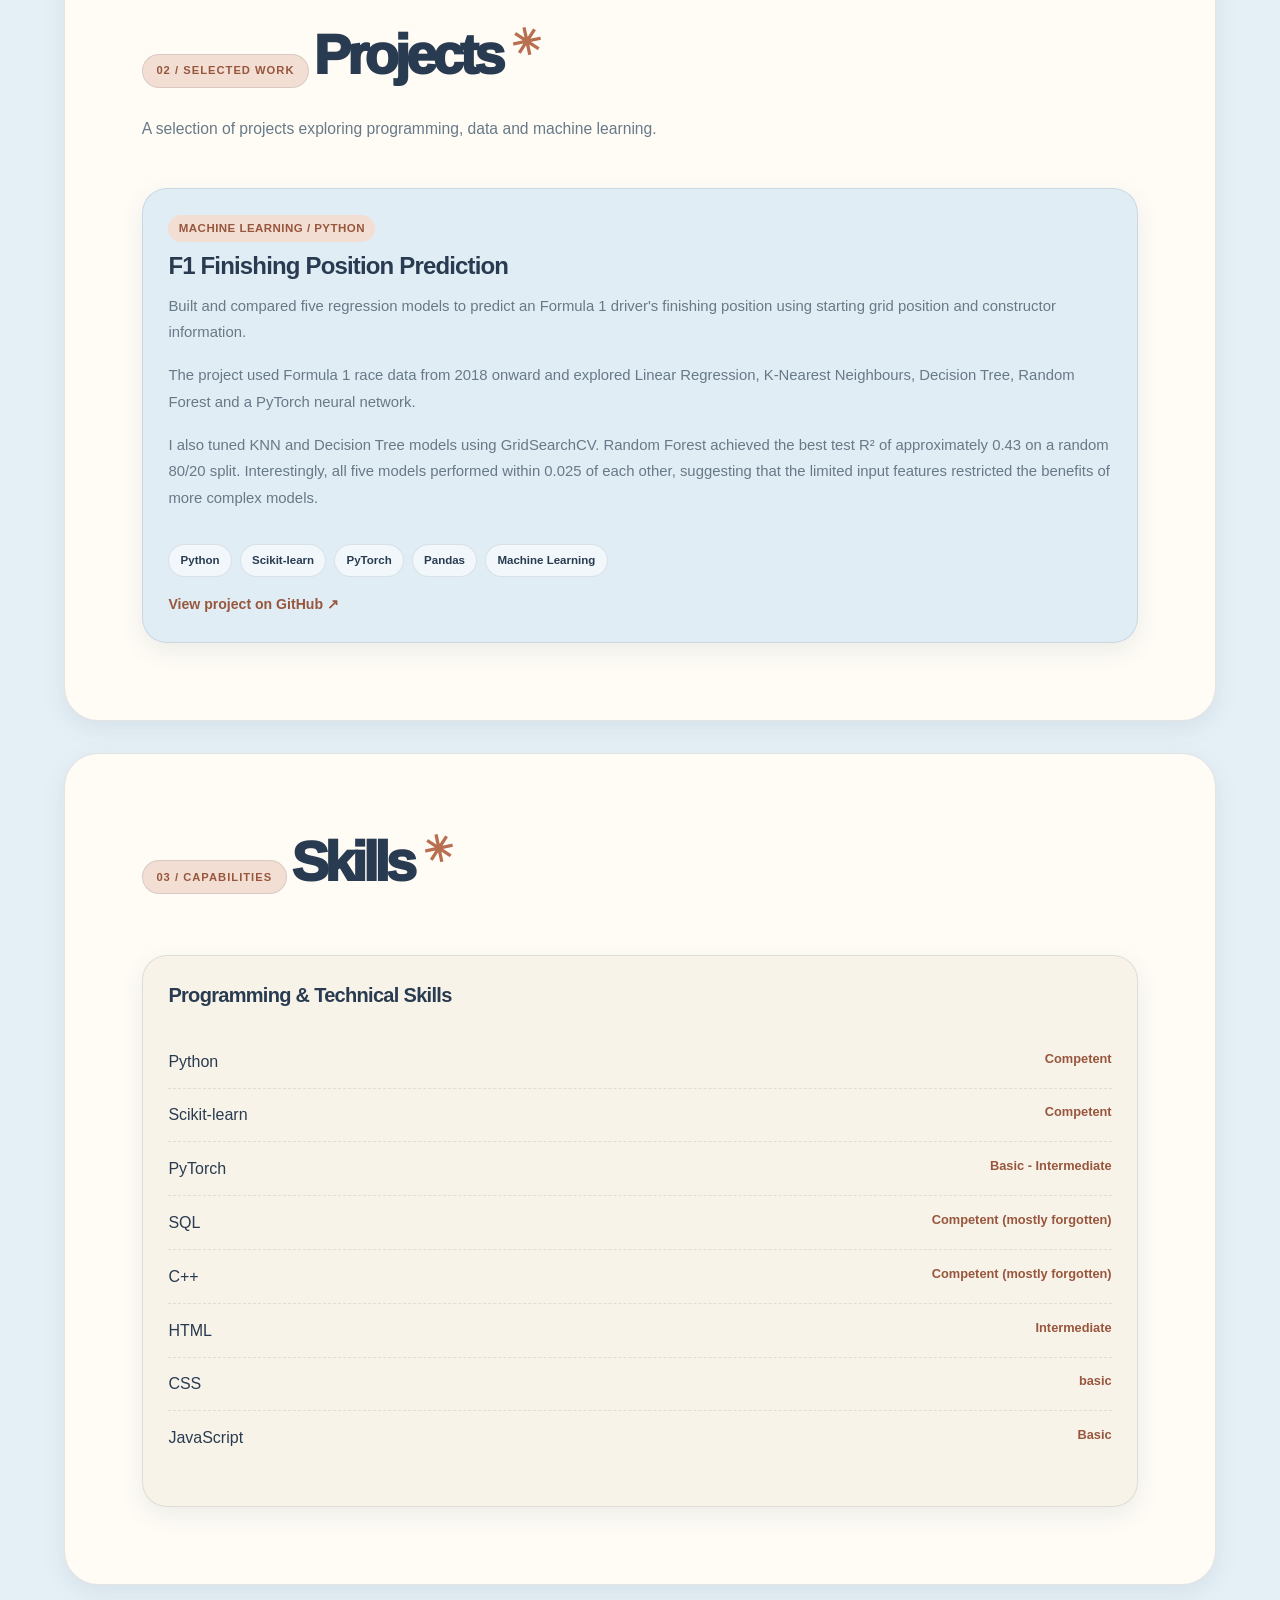
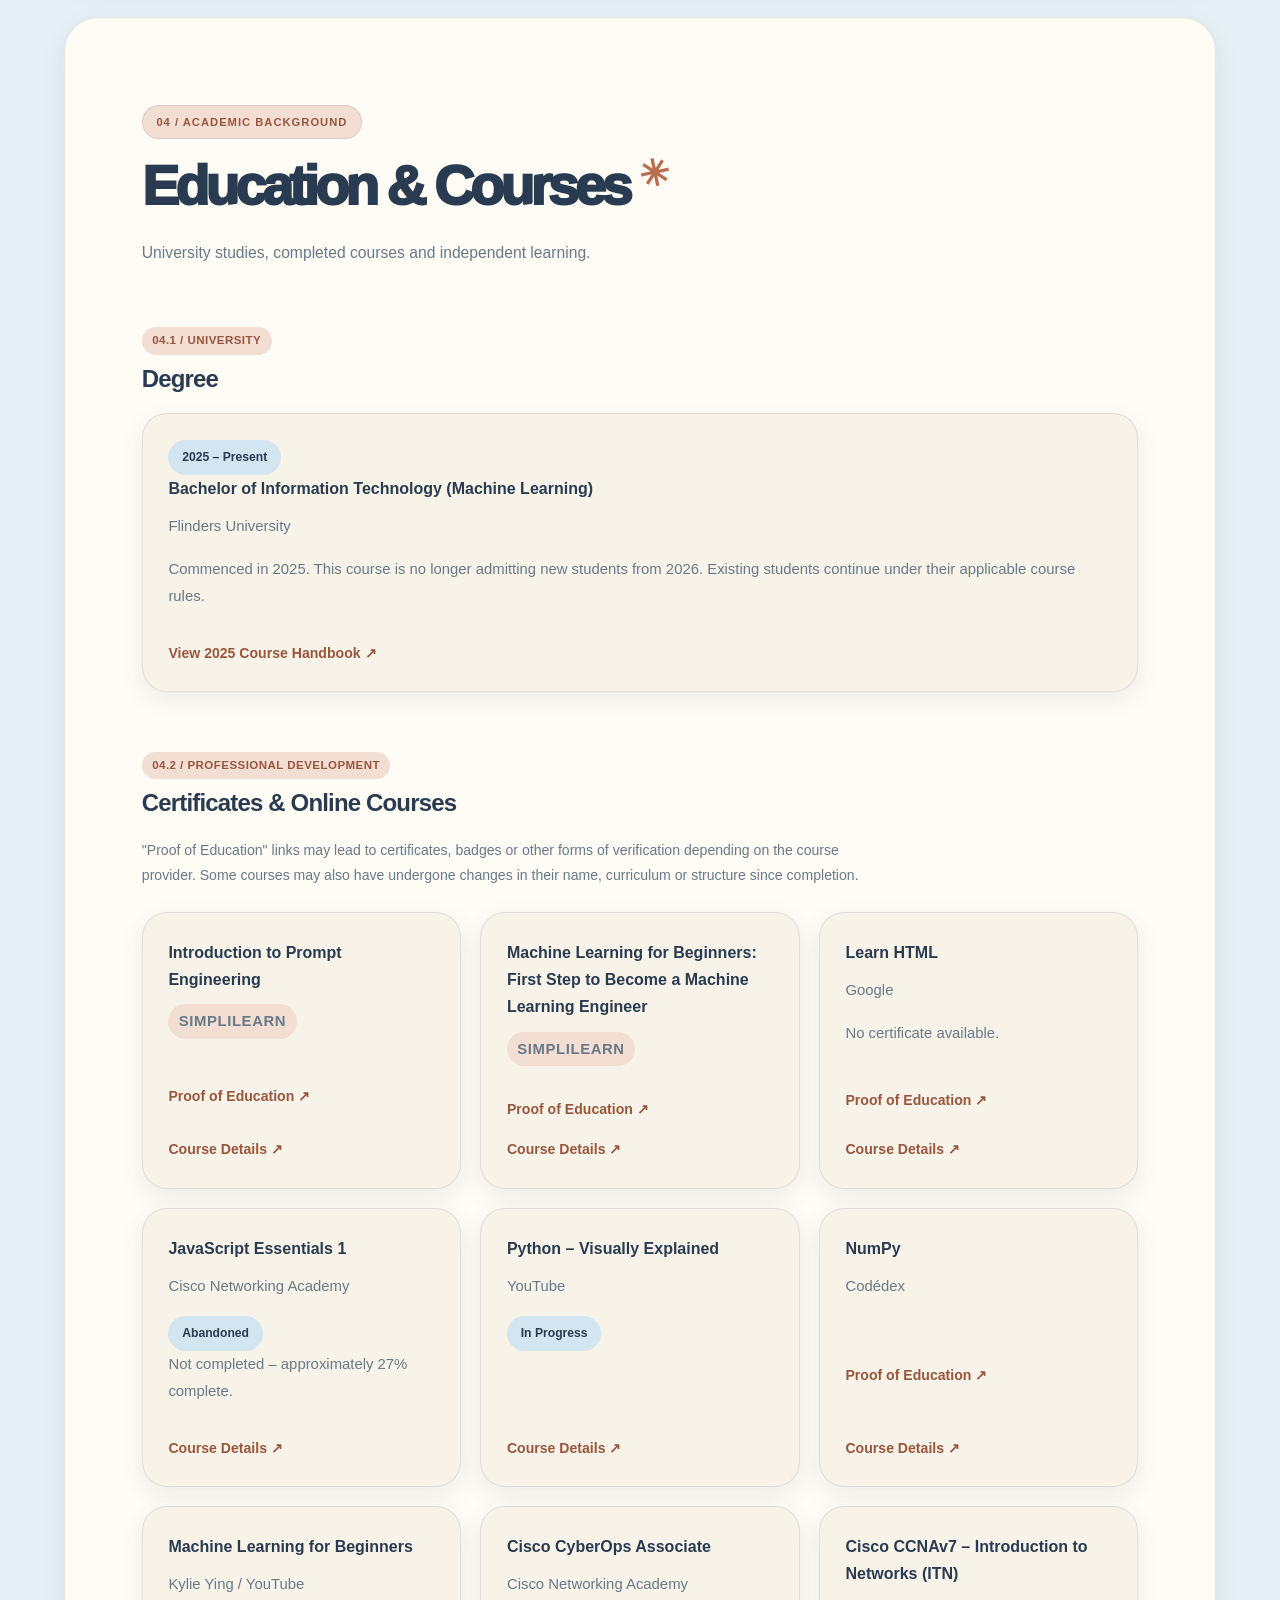
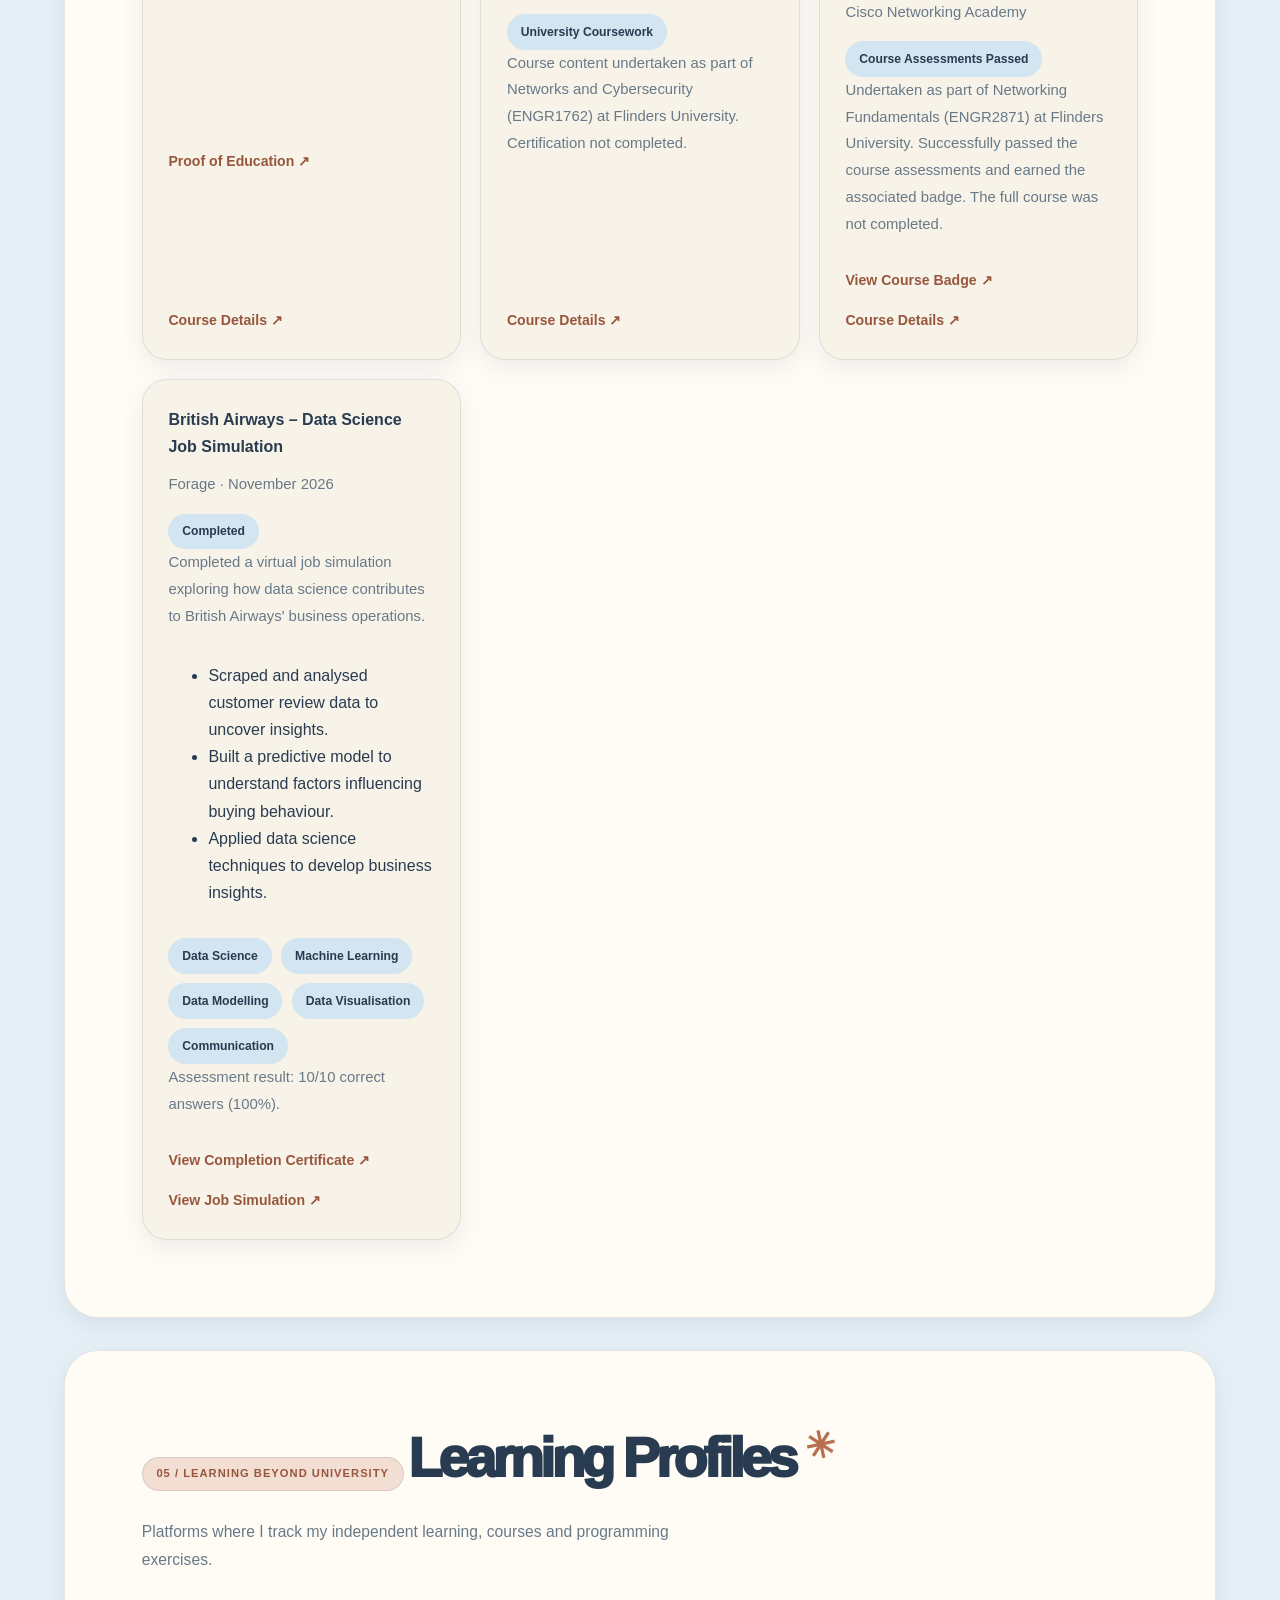
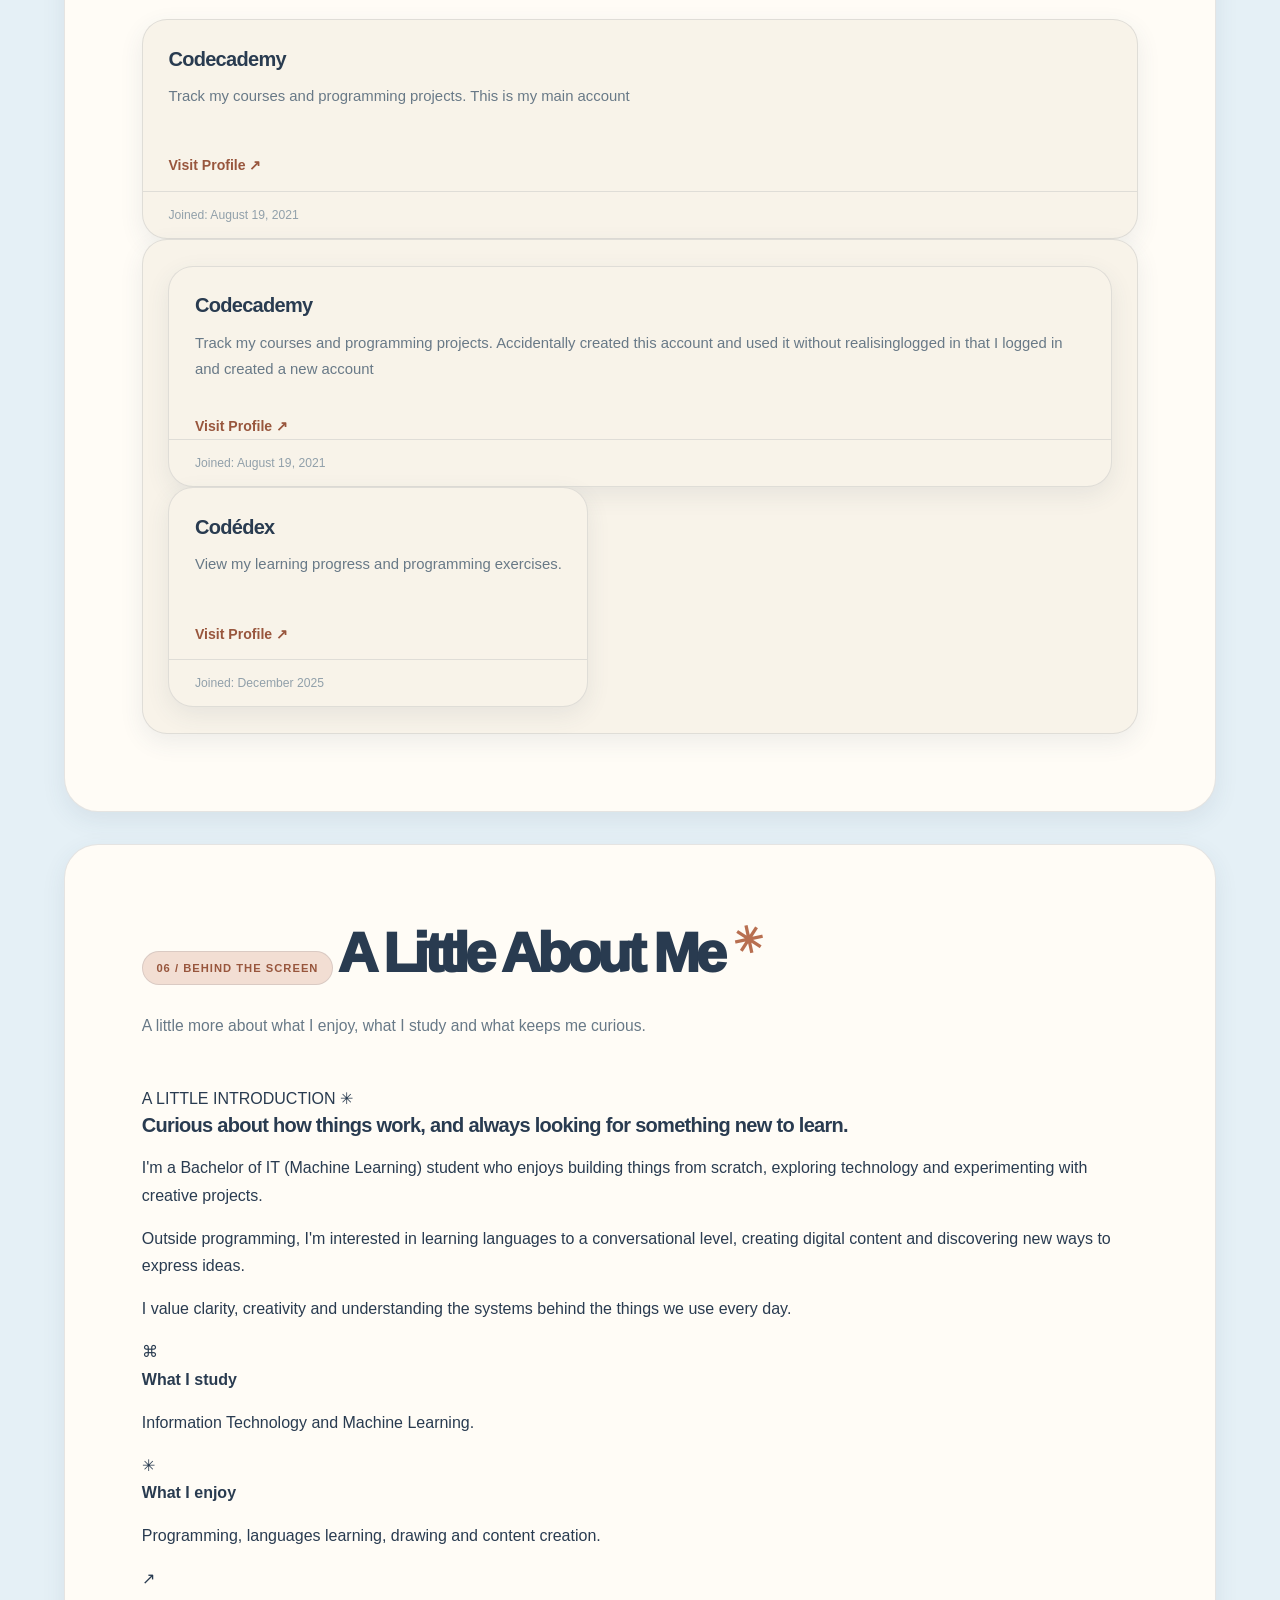
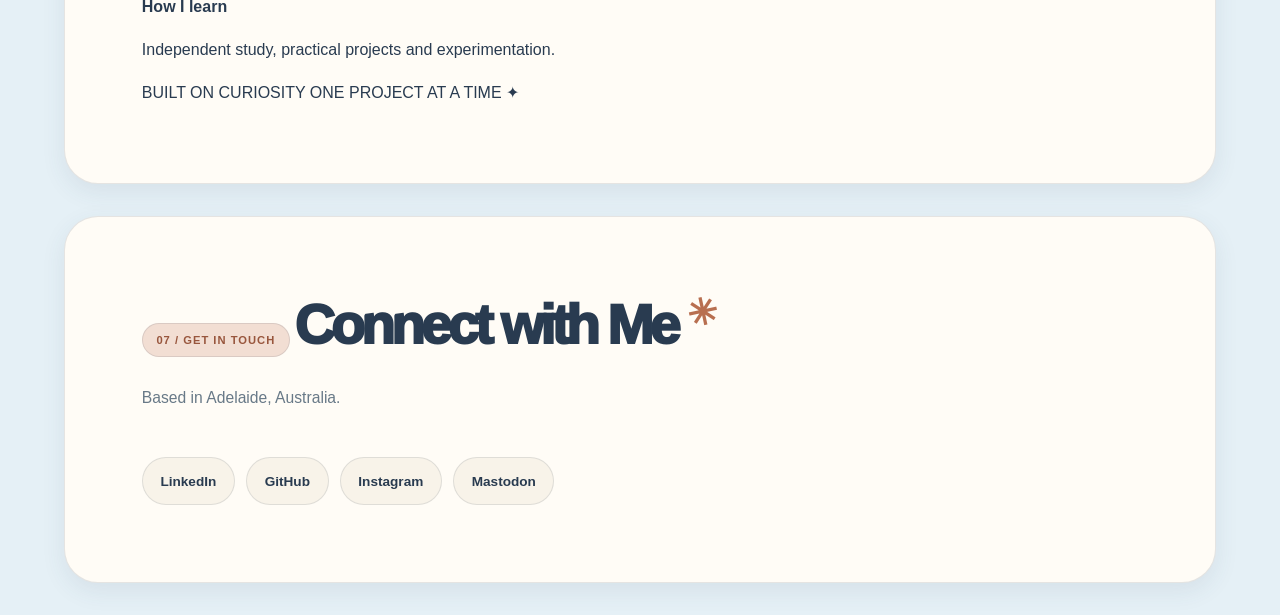
==== commit cebe3c9b: "updated learning portfolio section" ====
--- a/index.html
+++ b/index.html
@@ -676,7 +676,7 @@
         <h3>Codecademy</h3>
 
         <p class="small-text">
-          Track my courses and programming projects.
+          Track my courses and programming projects. This is my main account 
         </p>
 
         <a
@@ -696,6 +696,32 @@
 
       <article class="card">
 
+
+         <article class="card">
+
+        <h3>Codecademy</h3>
+
+        <p class="small-text">
+          Track my courses and programming projects. Accidentally created this account and used it without realisinglogged in that I logged in and created a new account
+        </p>
+
+        <a
+          href="https://www.codecademy.com/profiles/bleumino"
+          target="_blank"
+          rel="noopener noreferrer"
+        >
+          Visit Profile ↗
+        </a>
+
+        <div class="date-joined-overlay">
+          Joined: August 19, 2021
+        </div>
+
+      </article>
+
+
+      <article class="card">
+
         <h3>Codédex</h3>
 
         <p class="small-text">
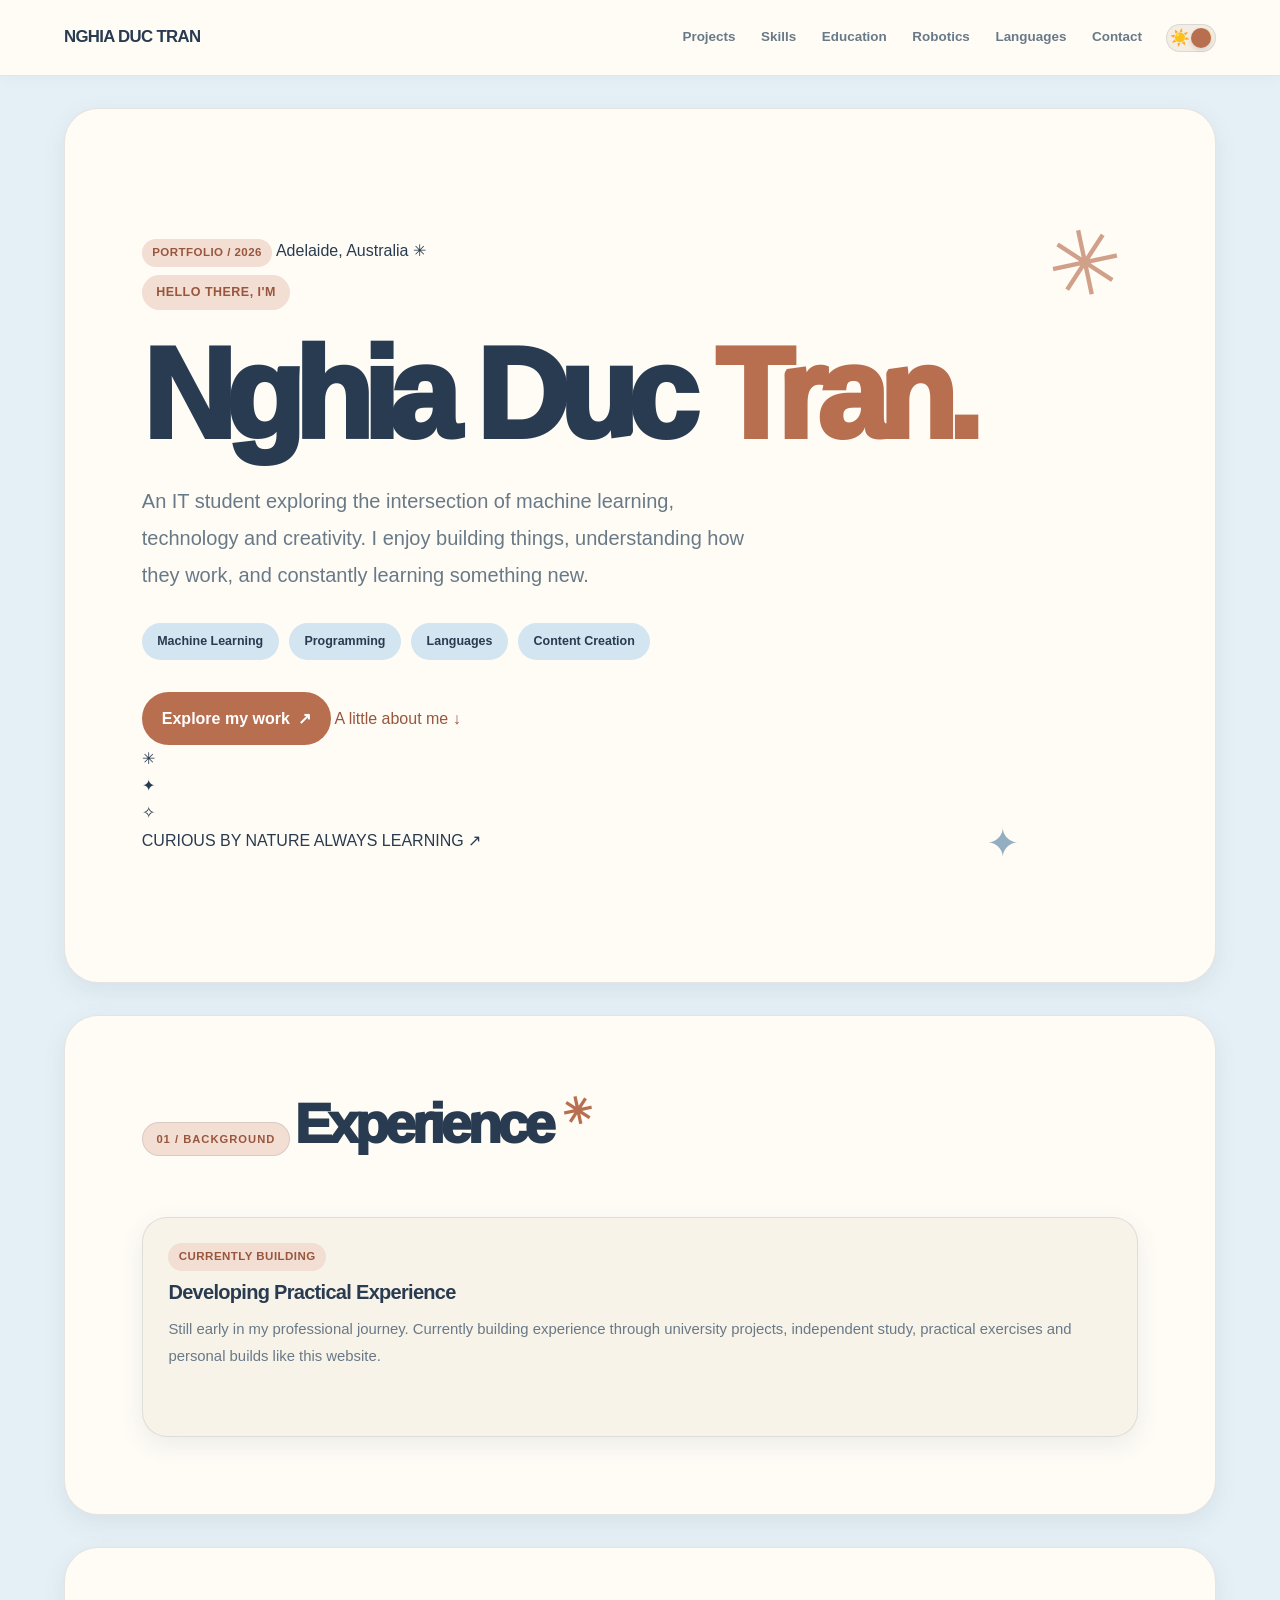
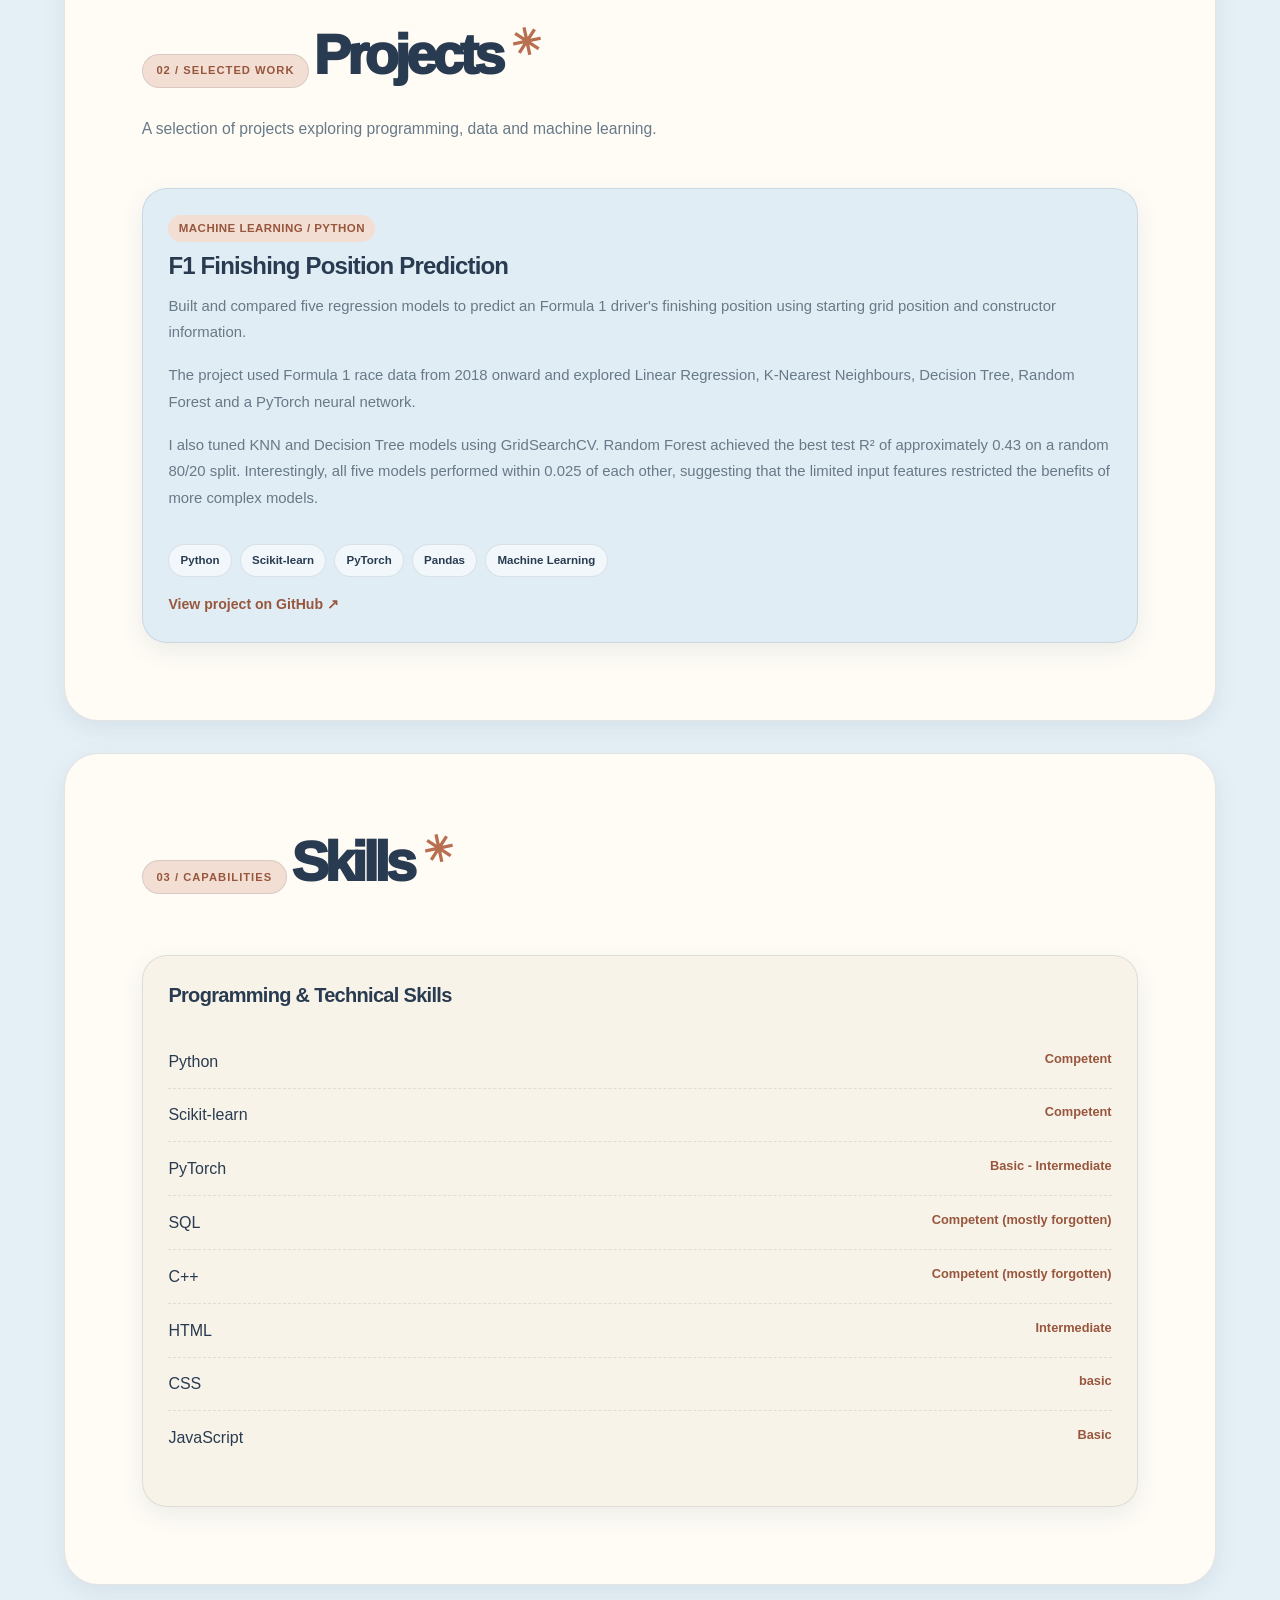
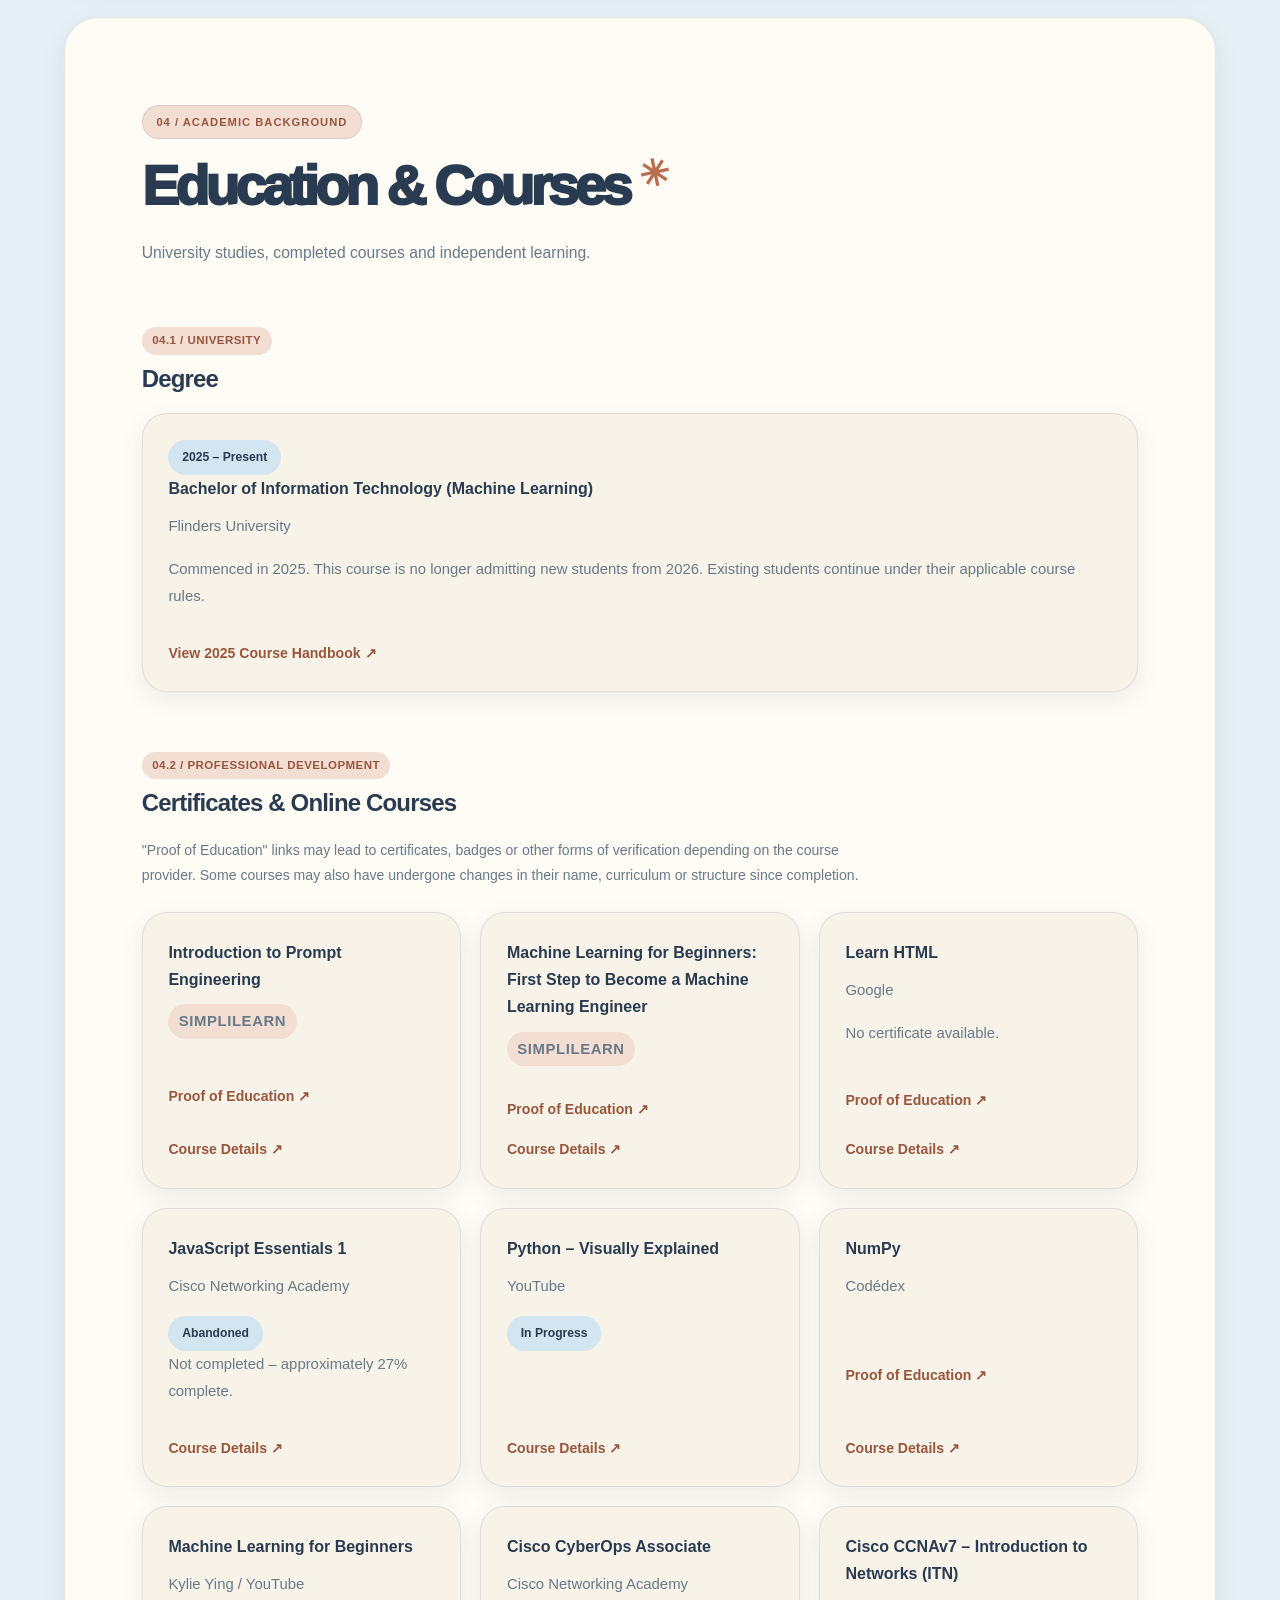
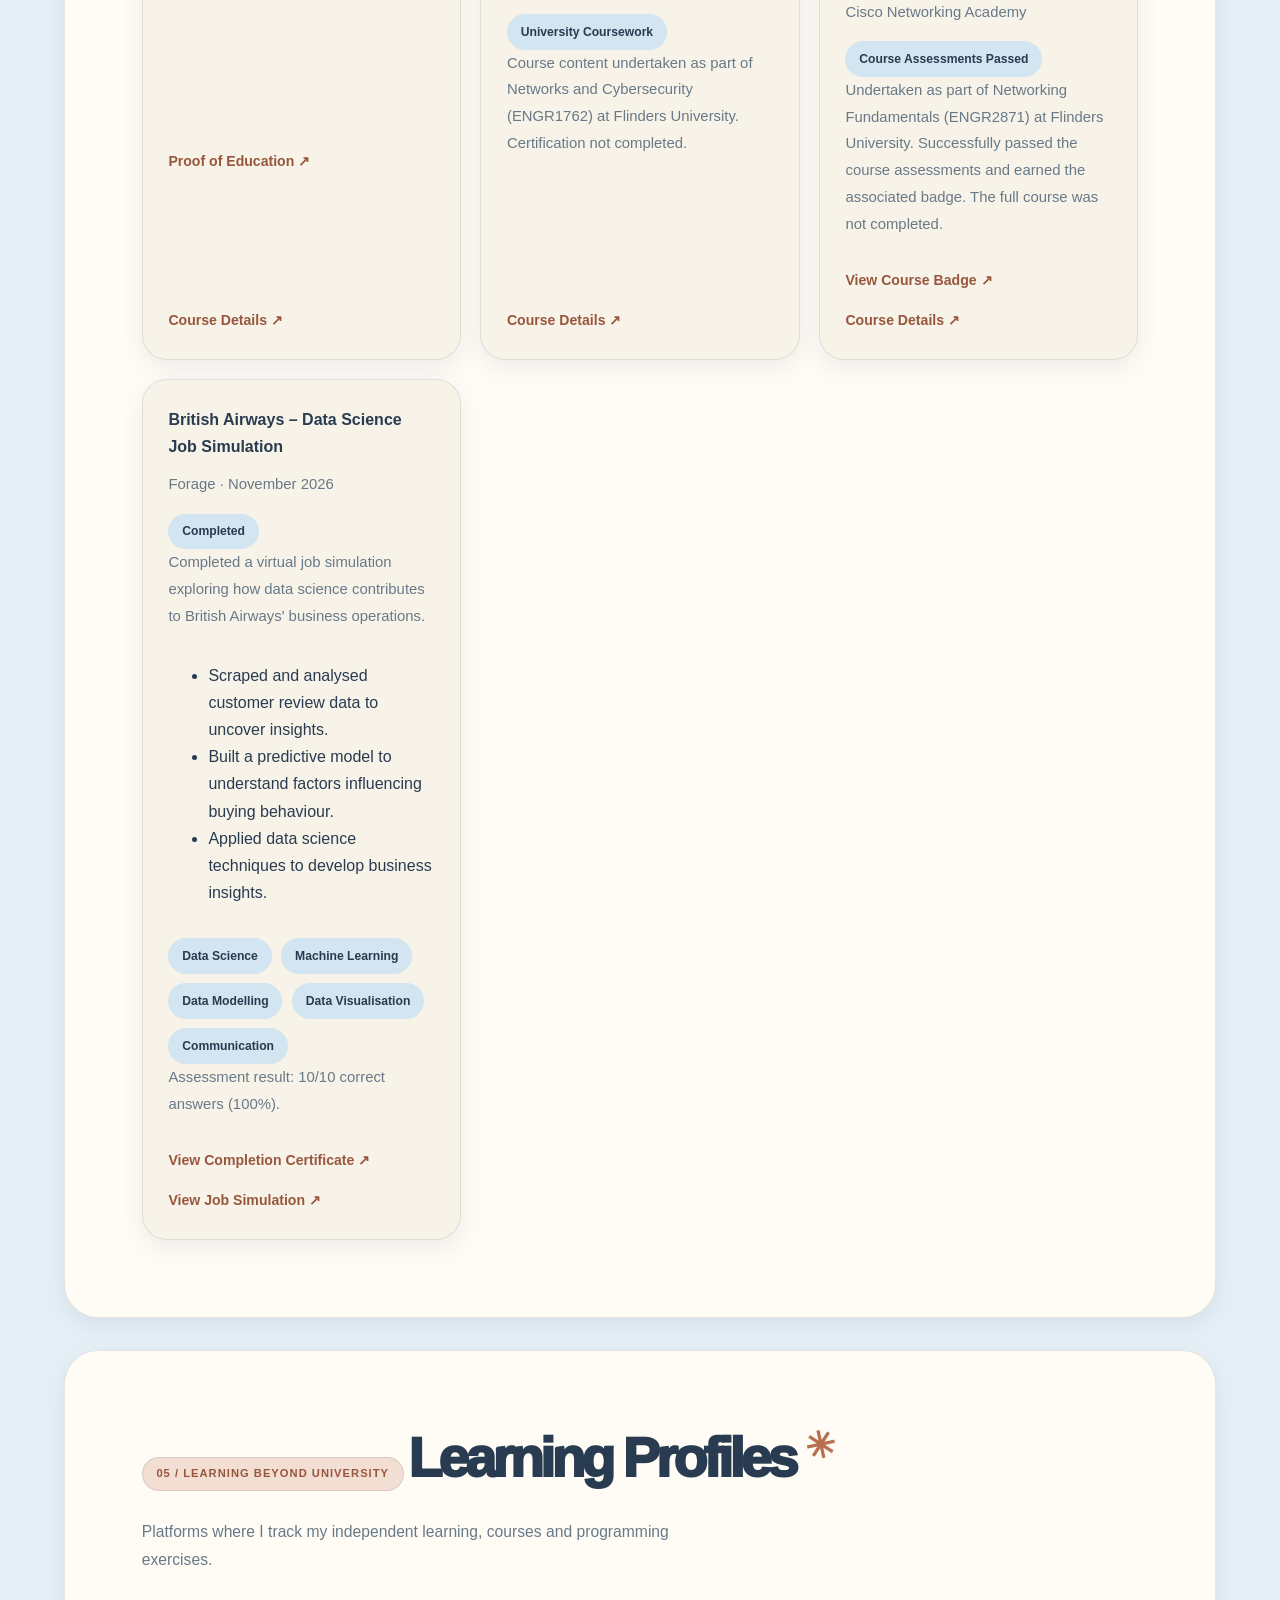
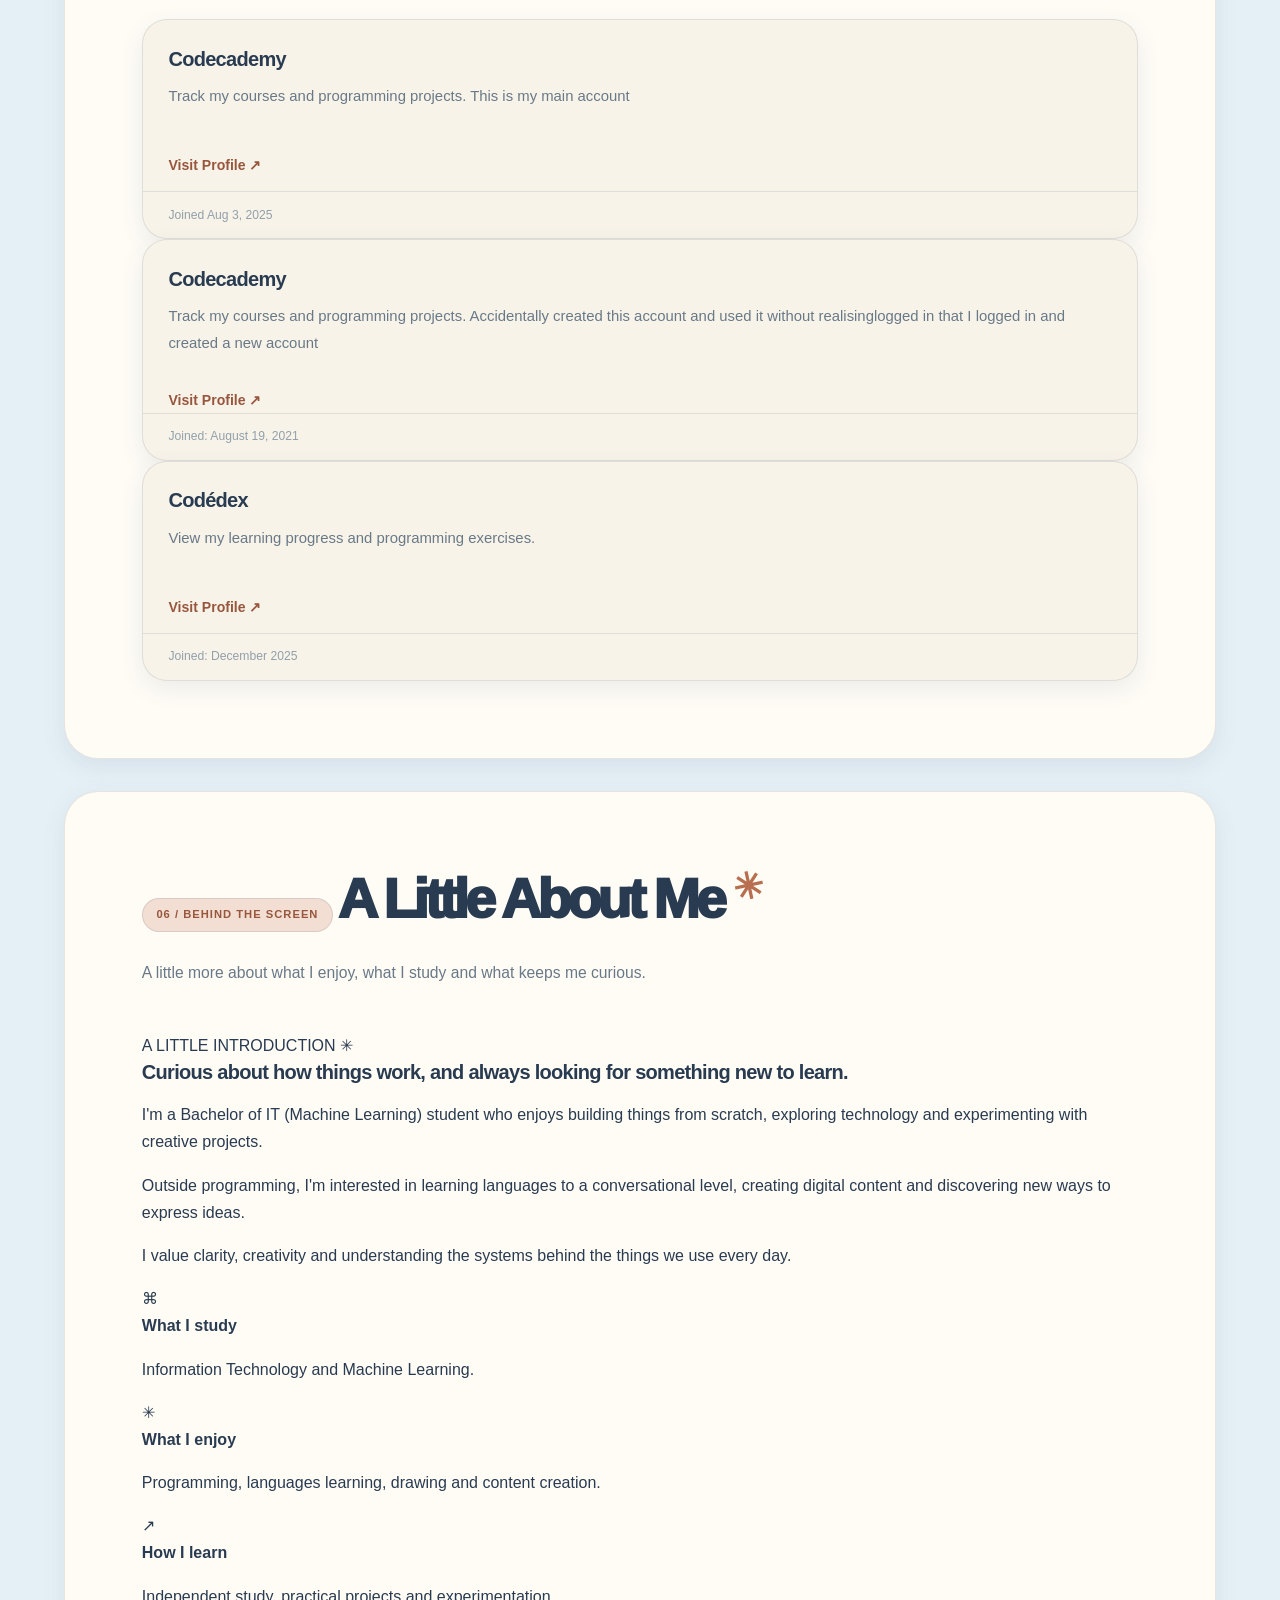
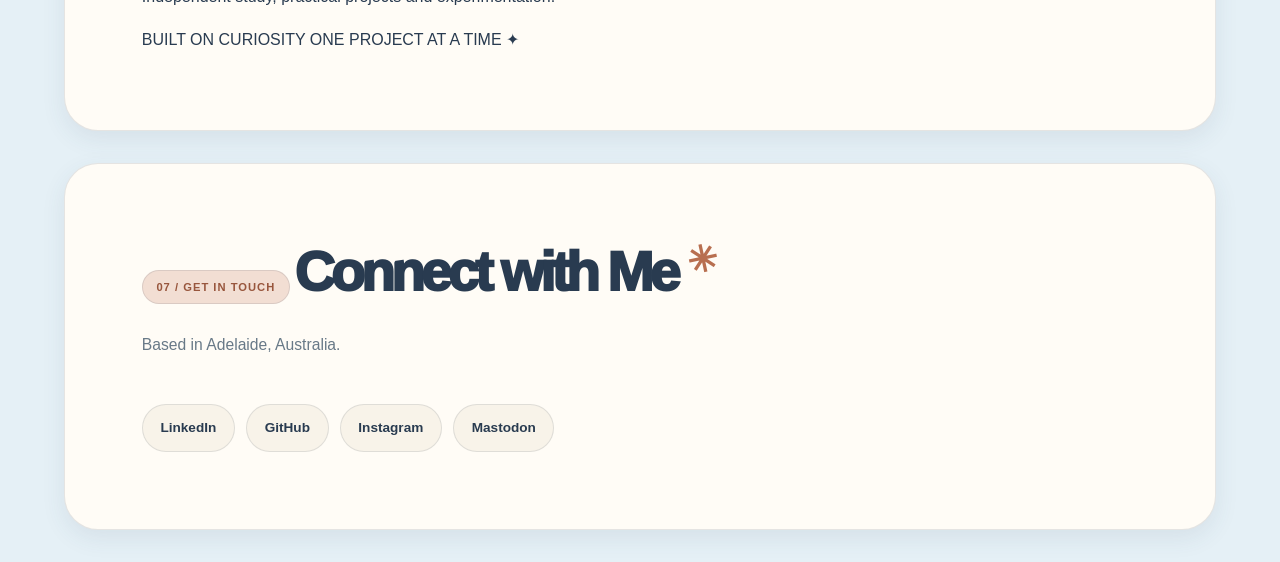
==== commit 5c5a8236: "updated informations" ====
--- a/index.html
+++ b/index.html
@@ -688,14 +688,10 @@
         </a>
 
         <div class="date-joined-overlay">
-          Joined: August 19, 2021
+          Joined Aug 3, 2025
         </div>
 
       </article>
-
-
-      <article class="card">
-
 
          <article class="card">
 
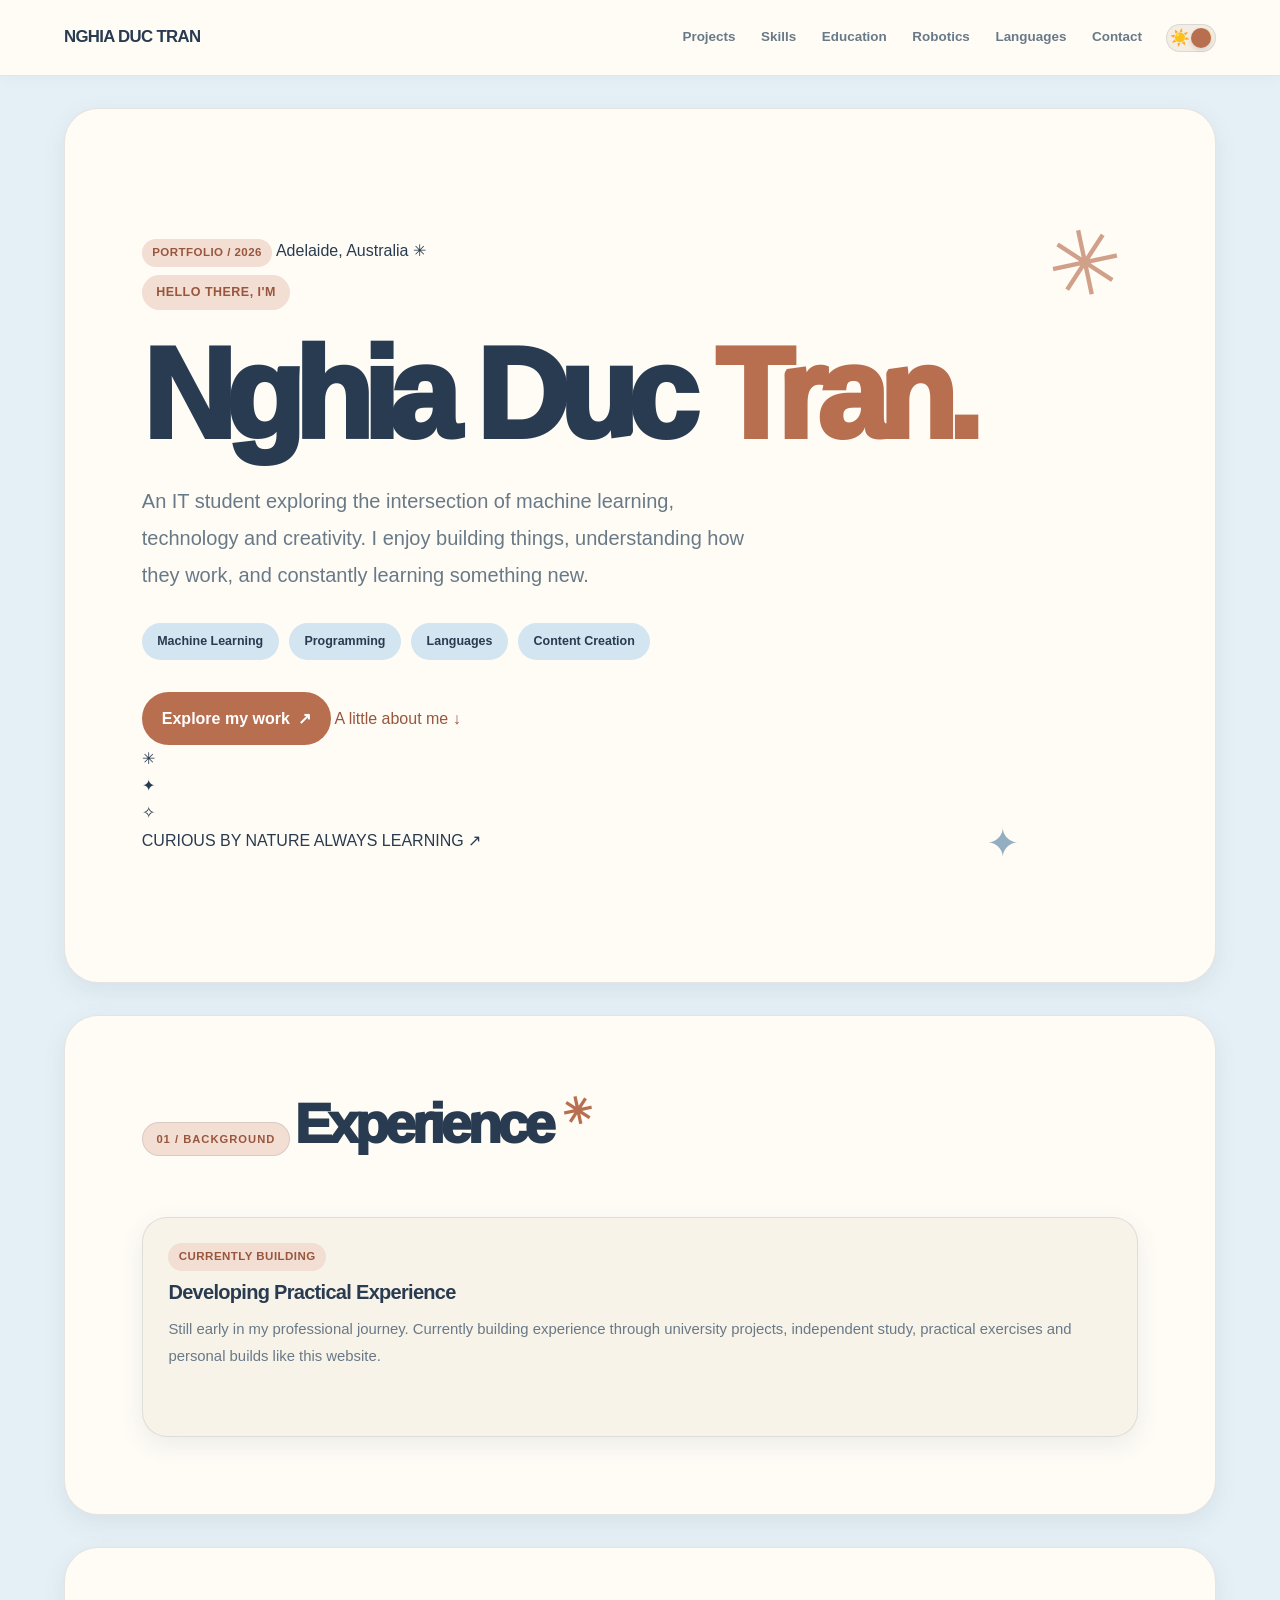
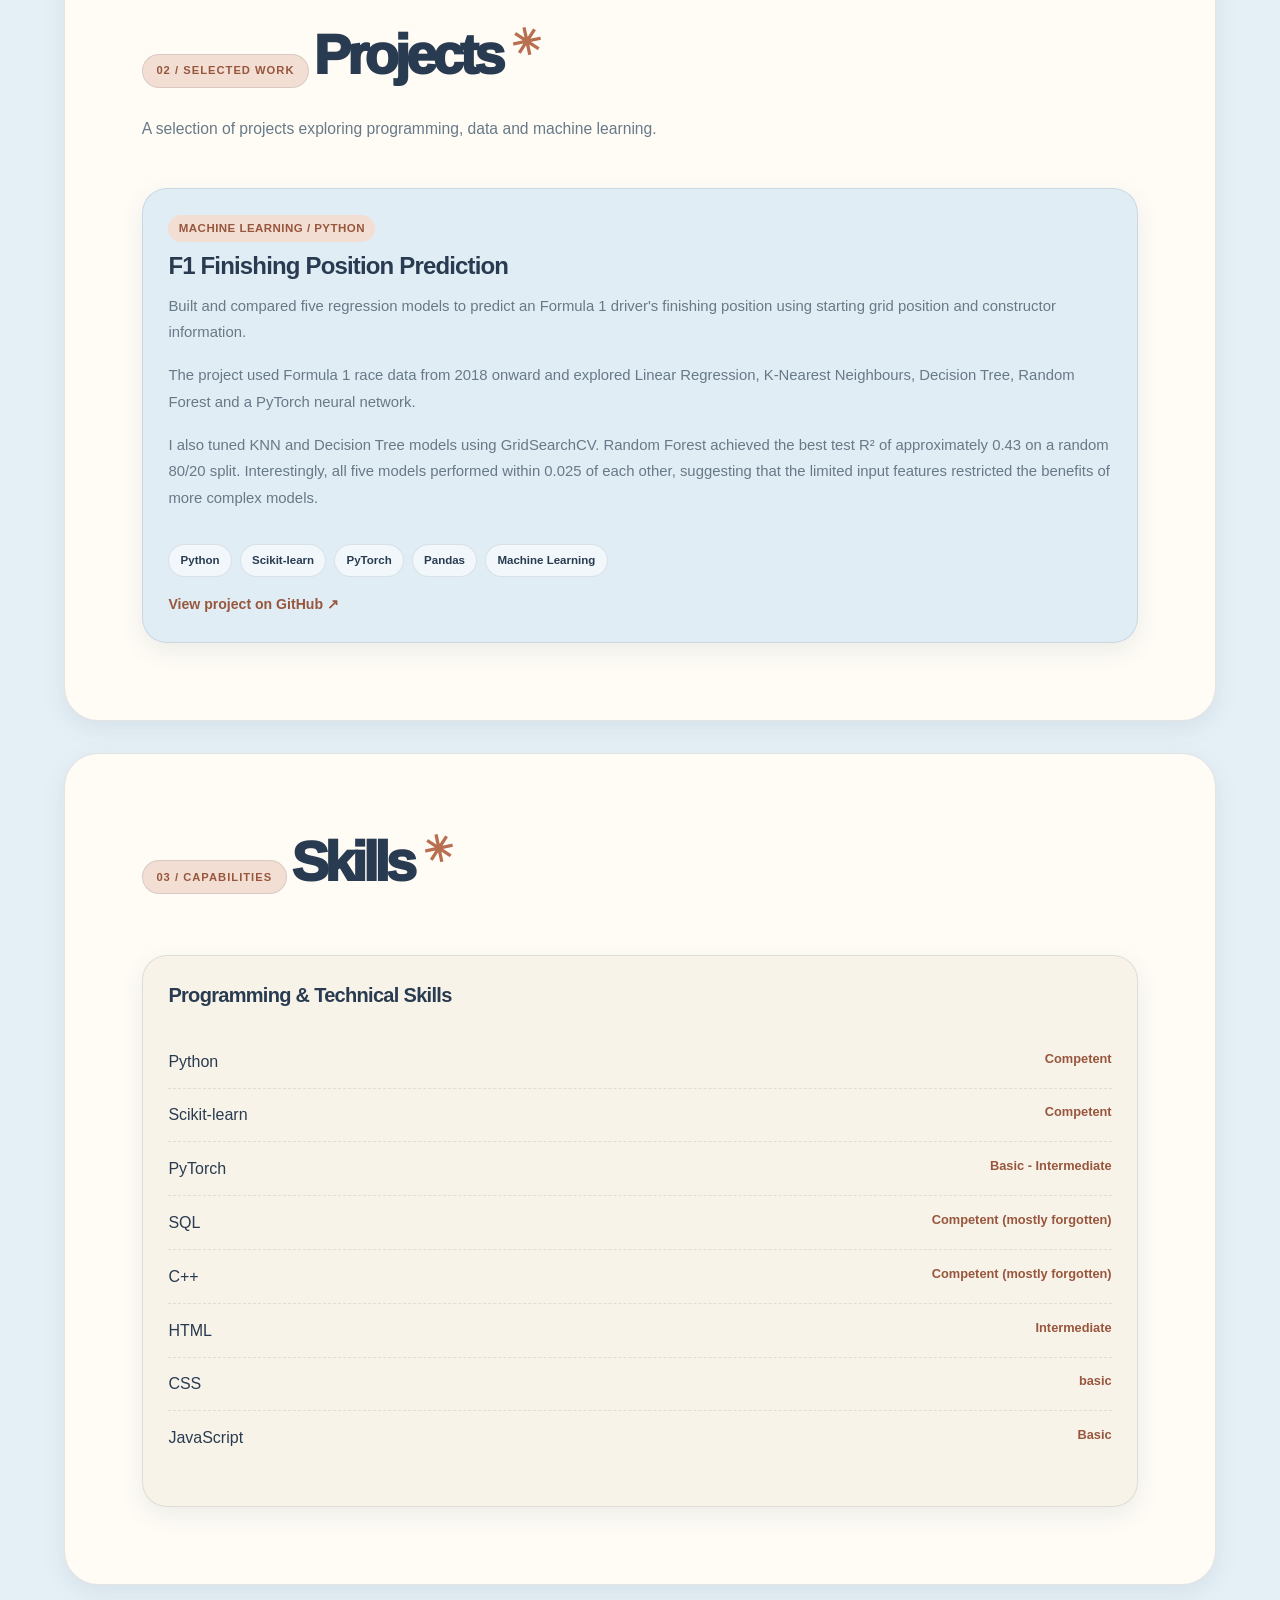
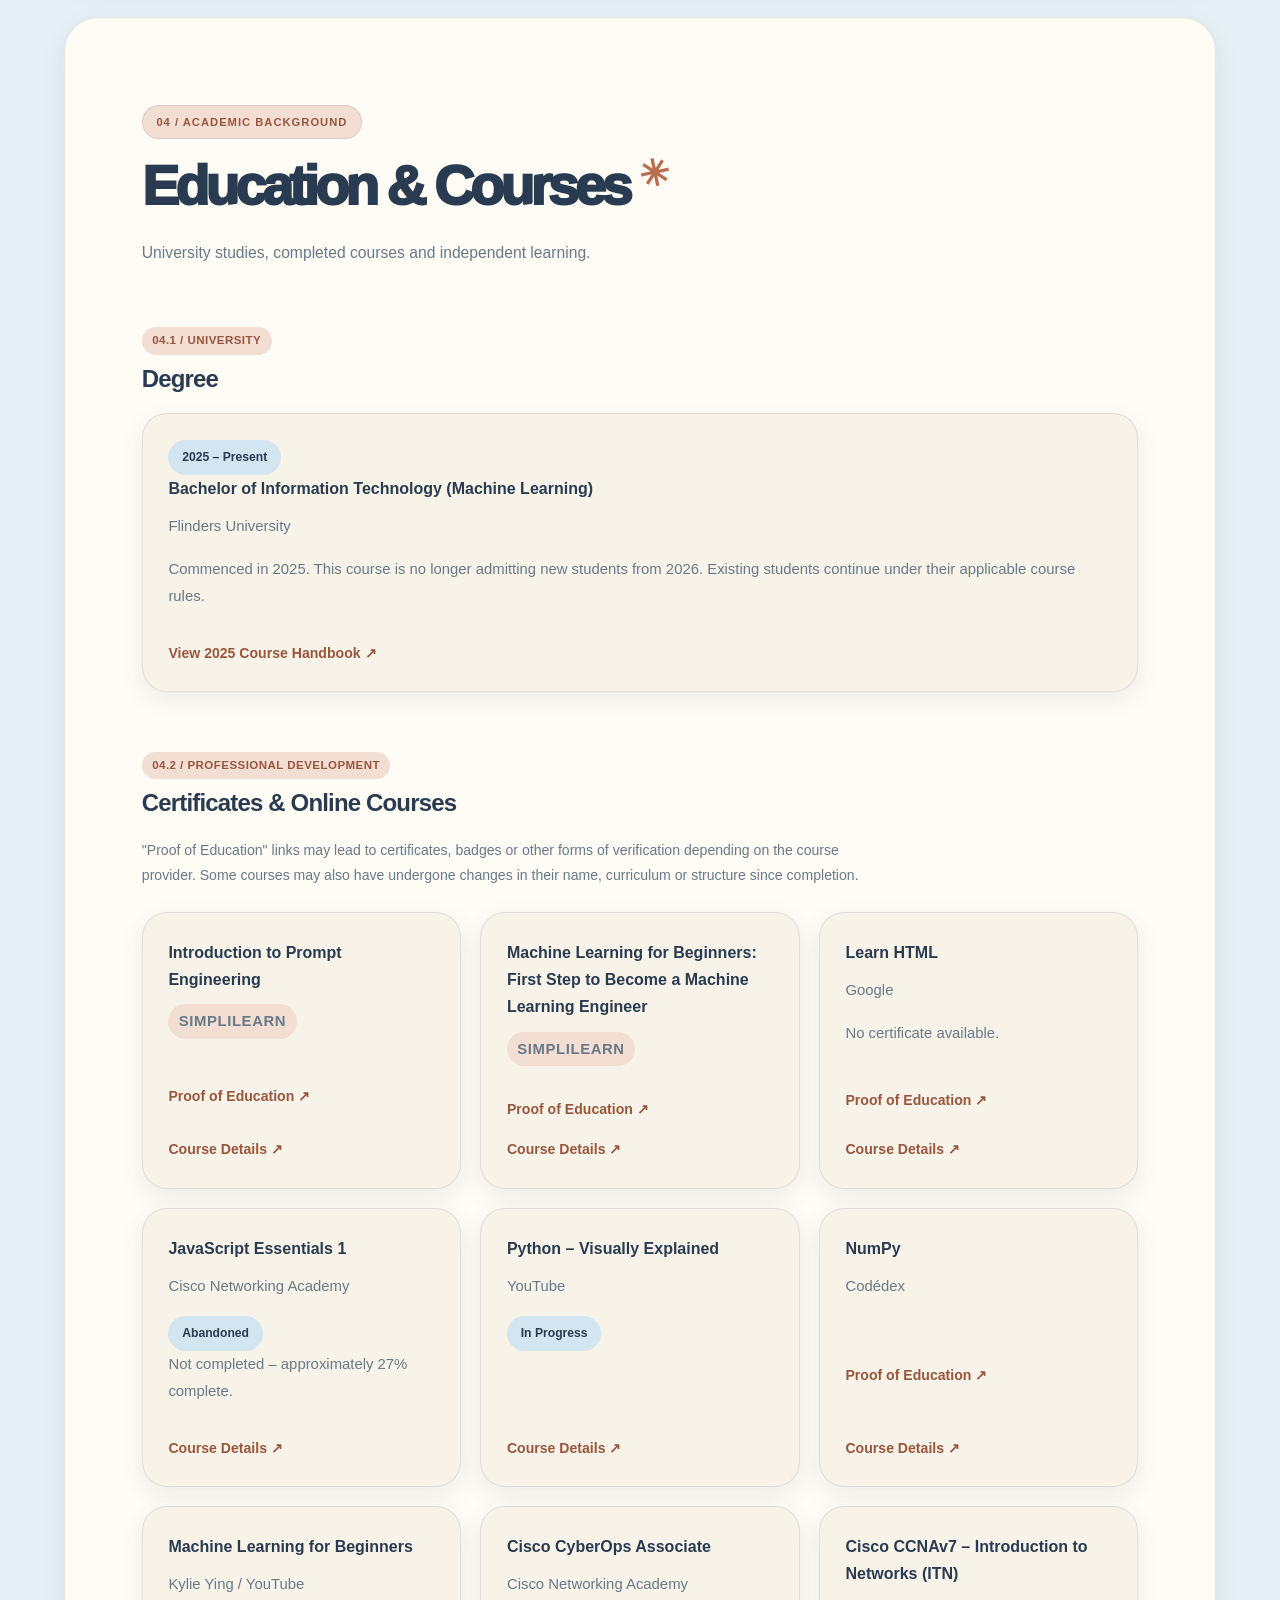
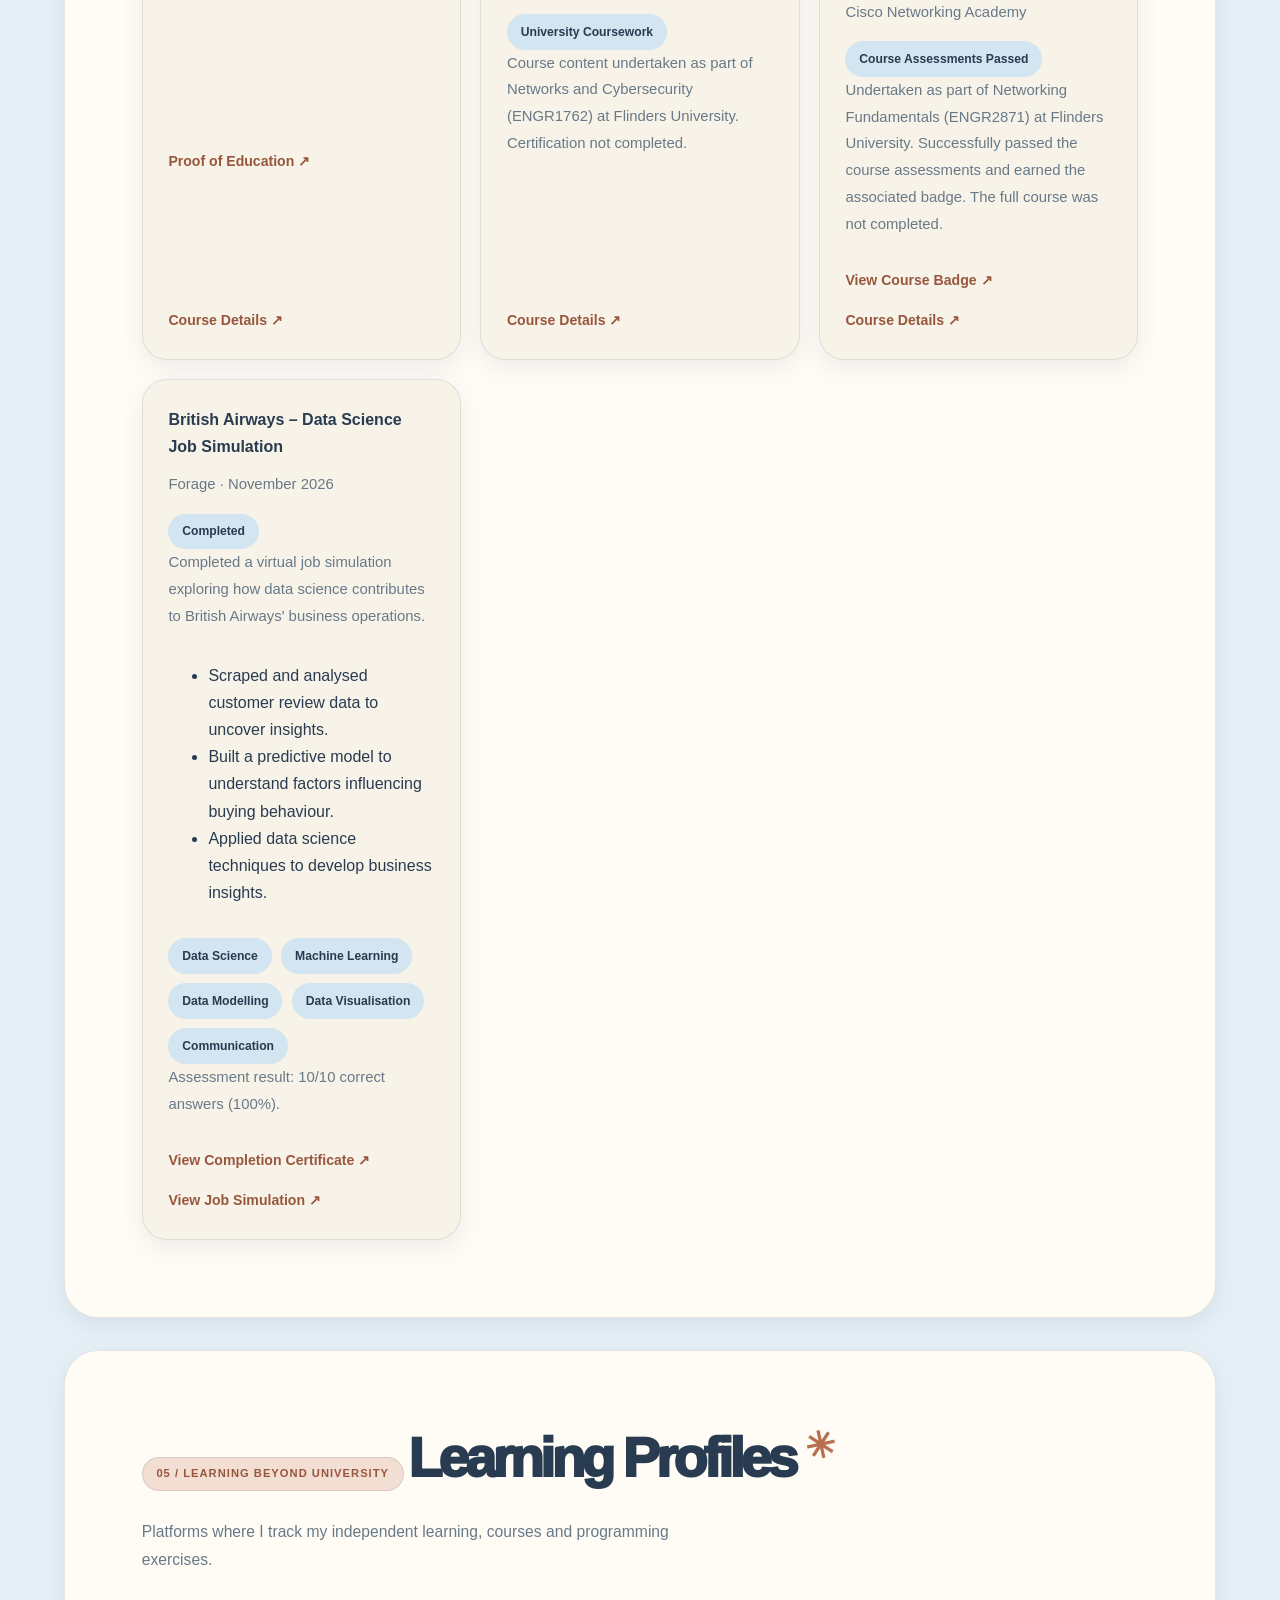
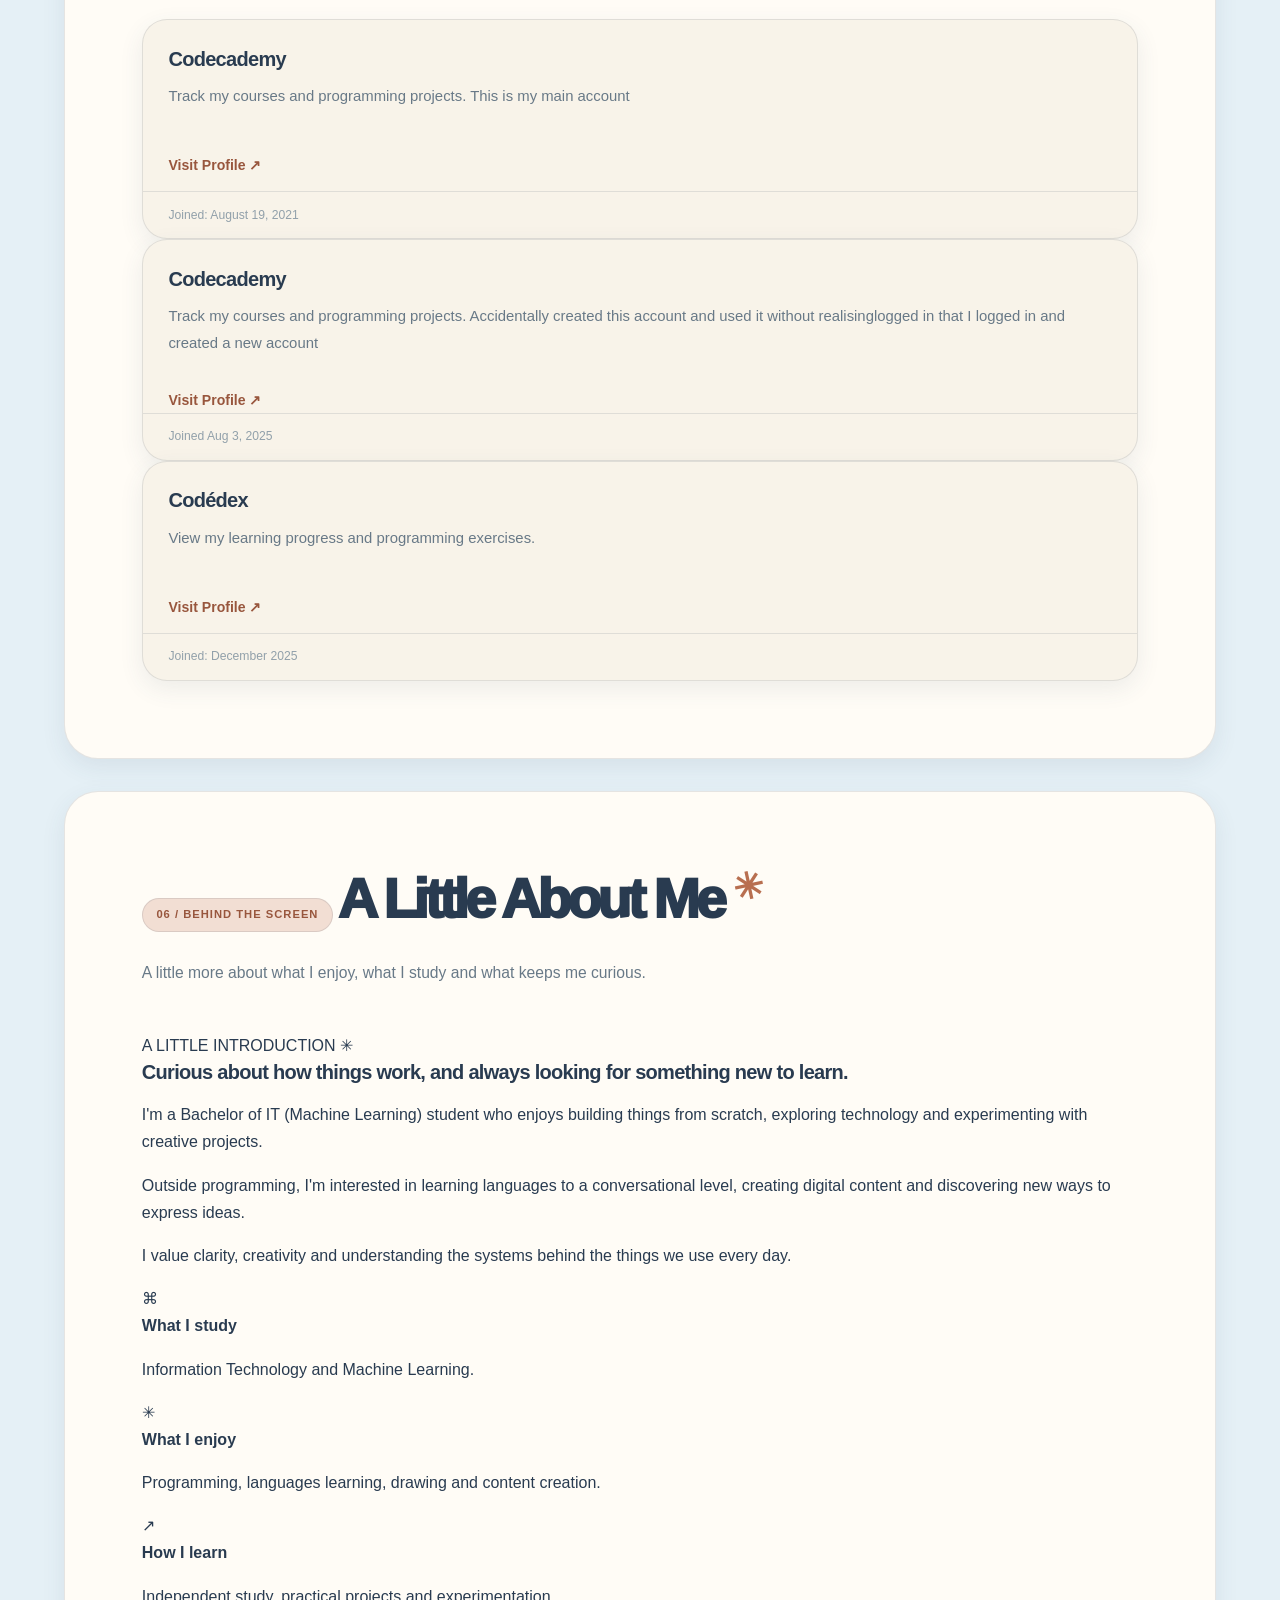
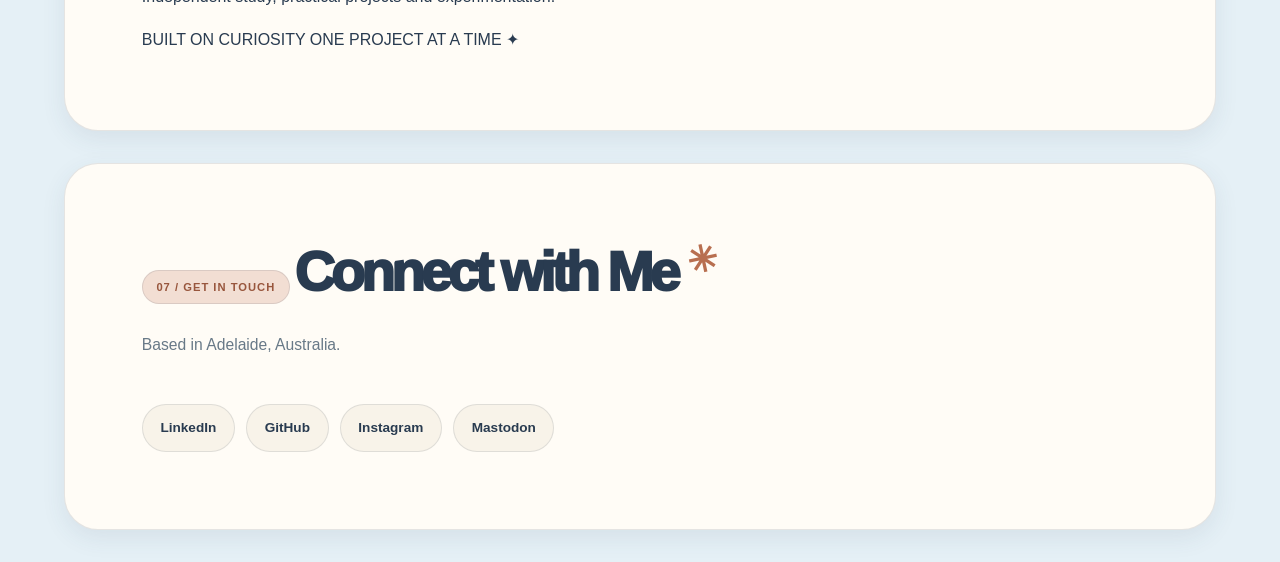
==== commit 6f75cf00: "fixed informations" ====
--- a/index.html
+++ b/index.html
@@ -688,7 +688,7 @@
         </a>
 
         <div class="date-joined-overlay">
-          Joined Aug 3, 2025
+           Joined: August 19, 2021
         </div>
 
       </article>
@@ -710,7 +710,7 @@
         </a>
 
         <div class="date-joined-overlay">
-          Joined: August 19, 2021
+          Joined Aug 3, 2025
         </div>
 
       </article>
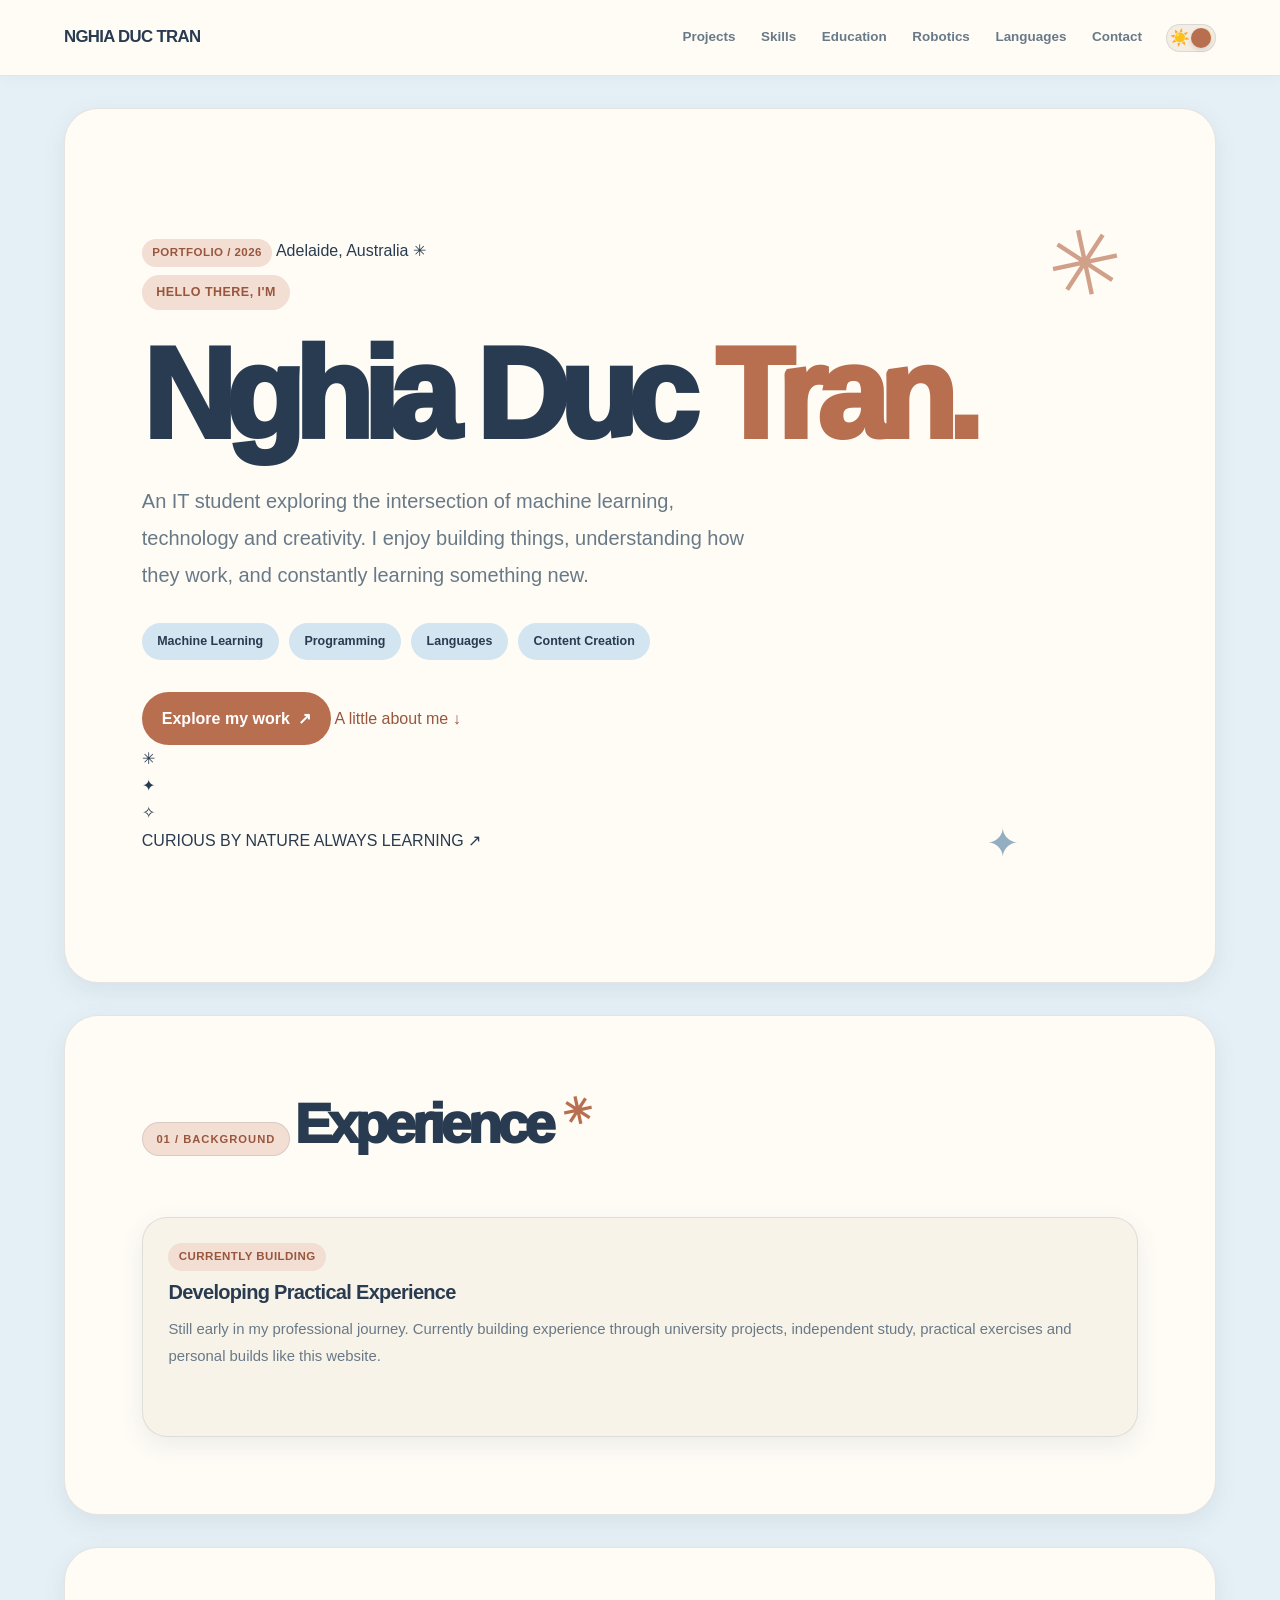
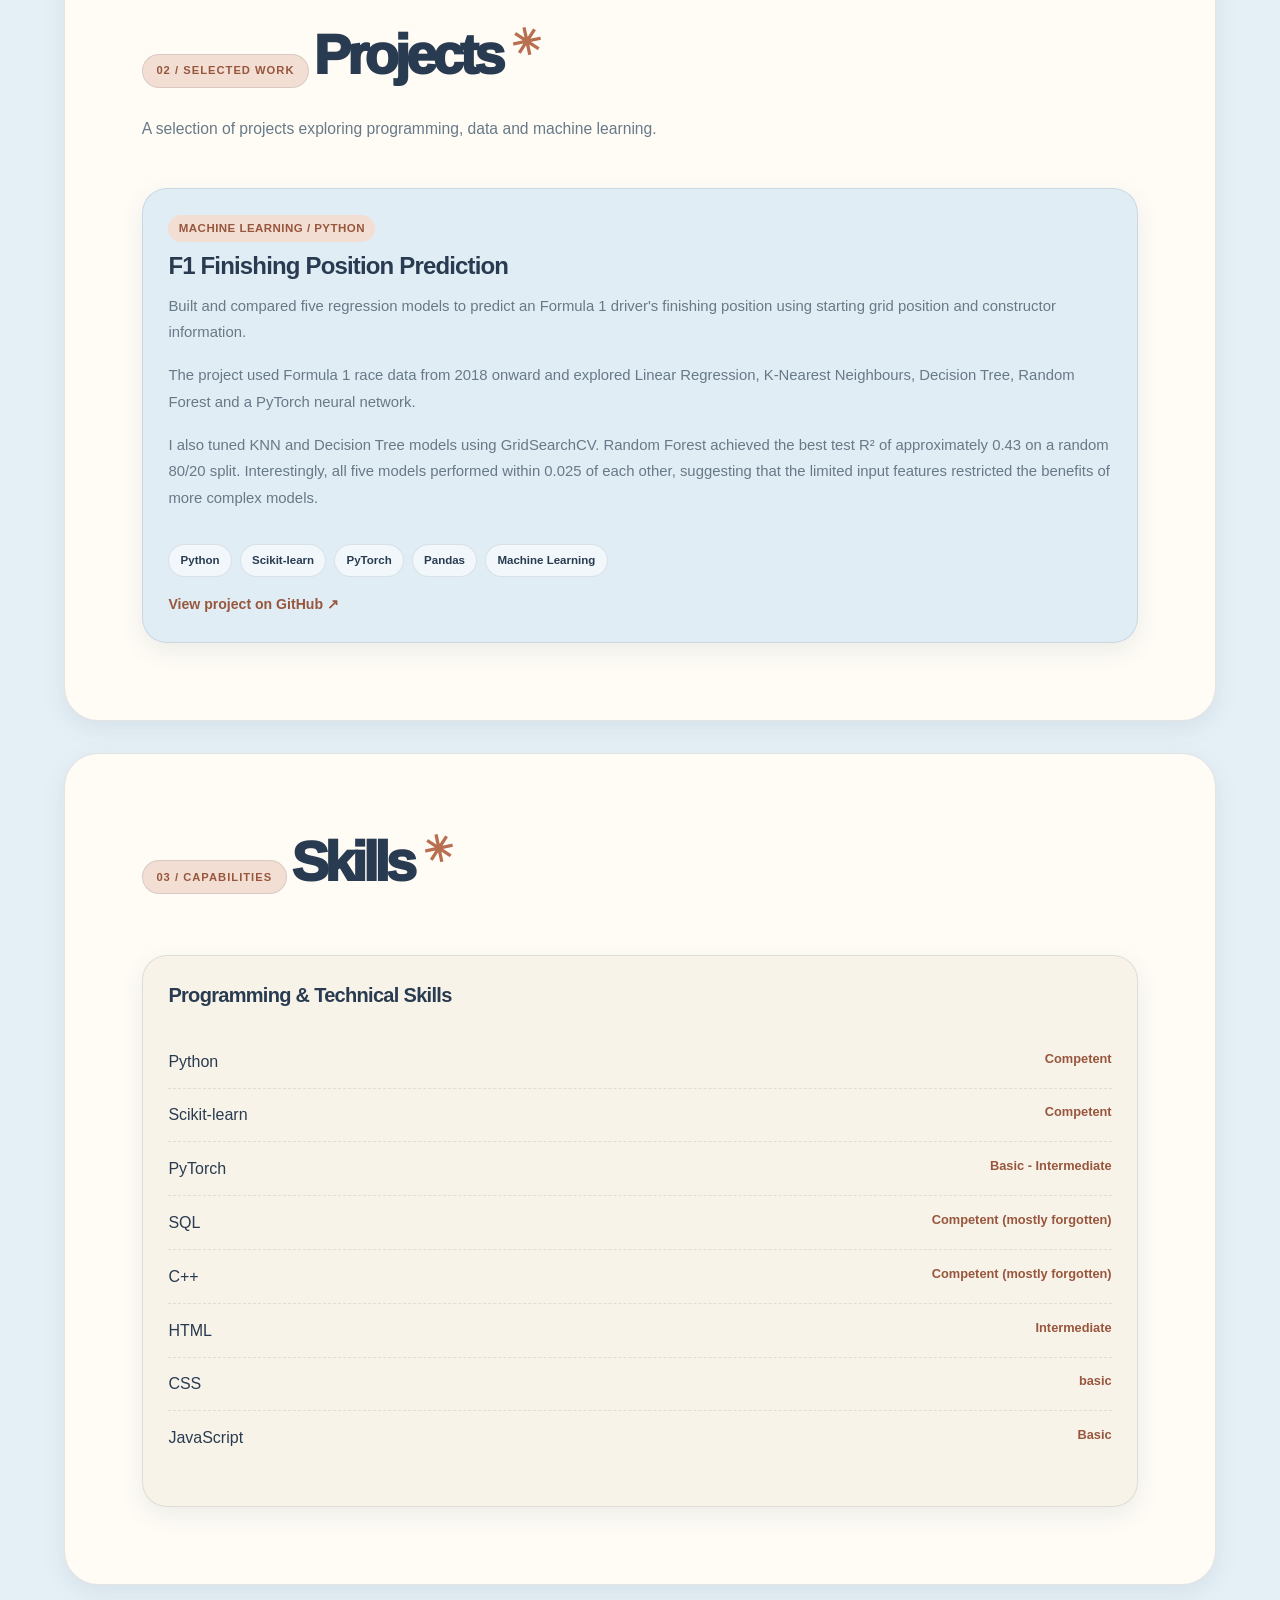
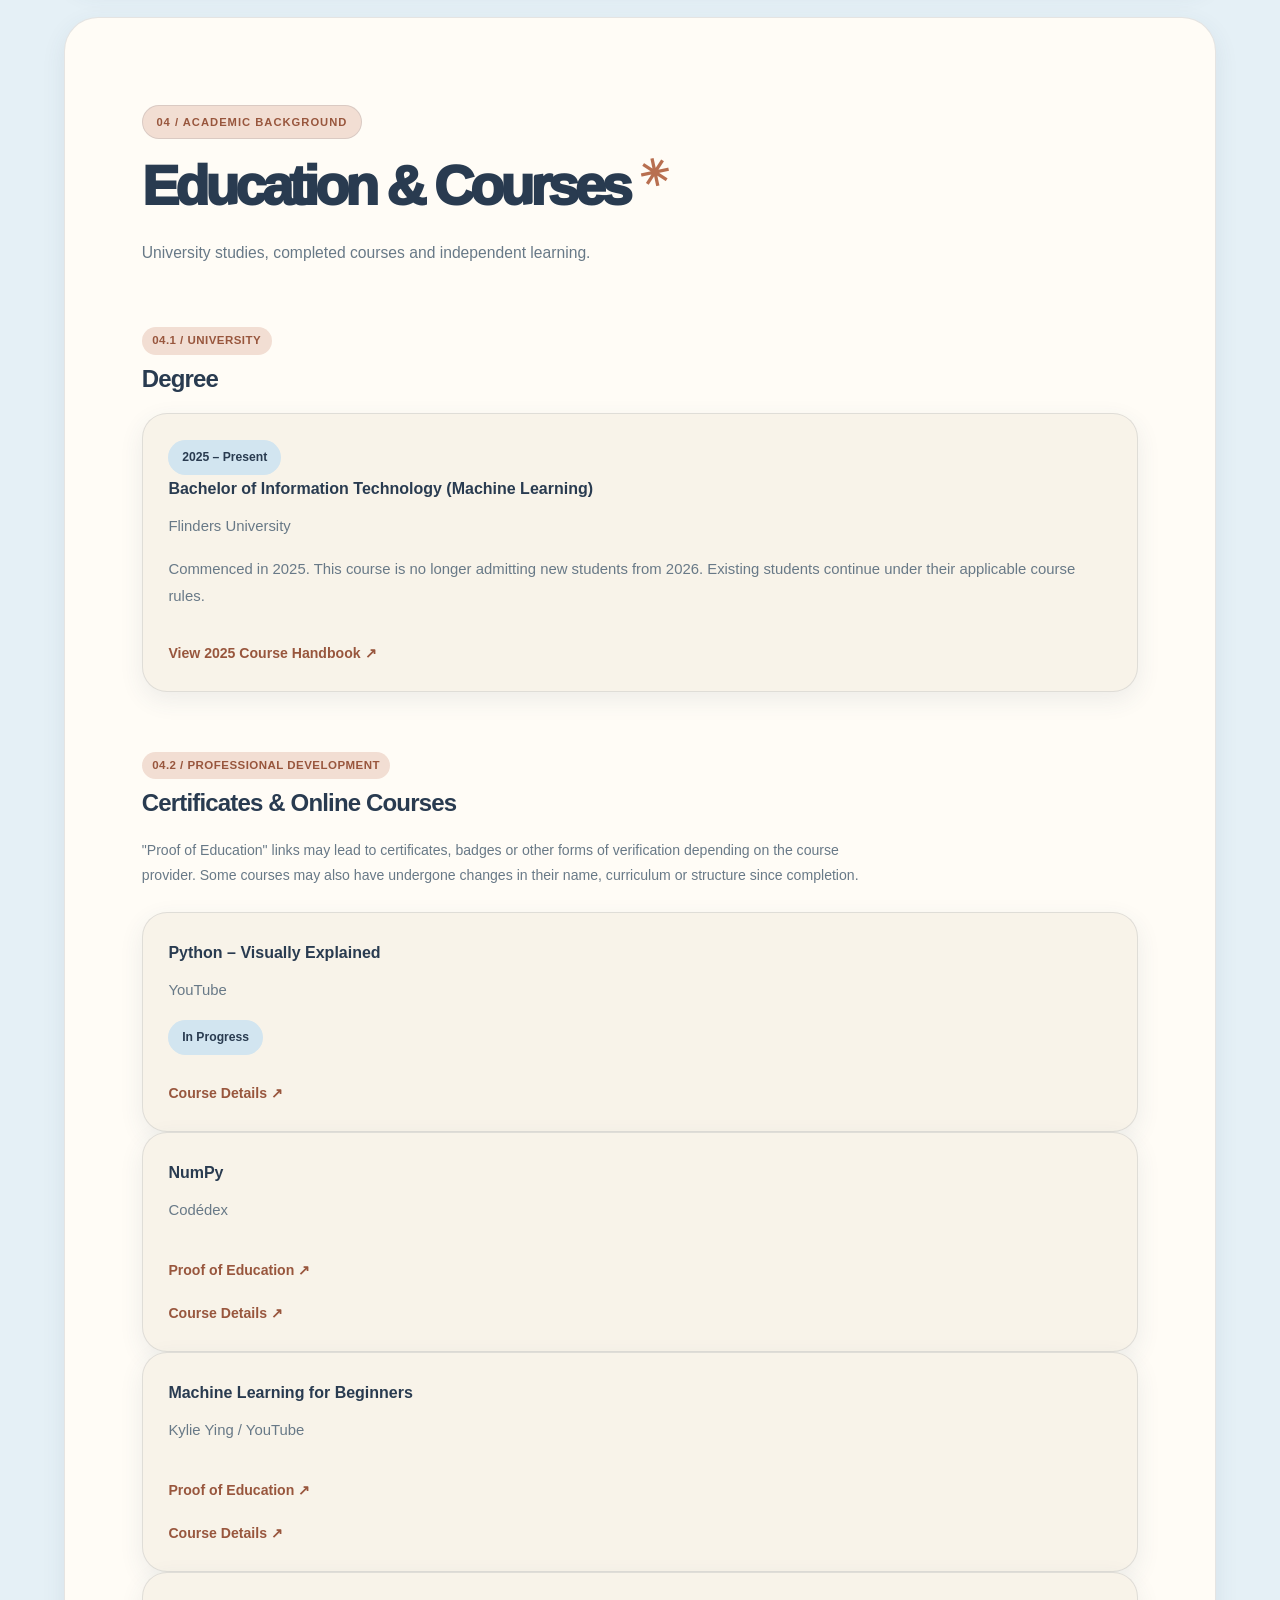
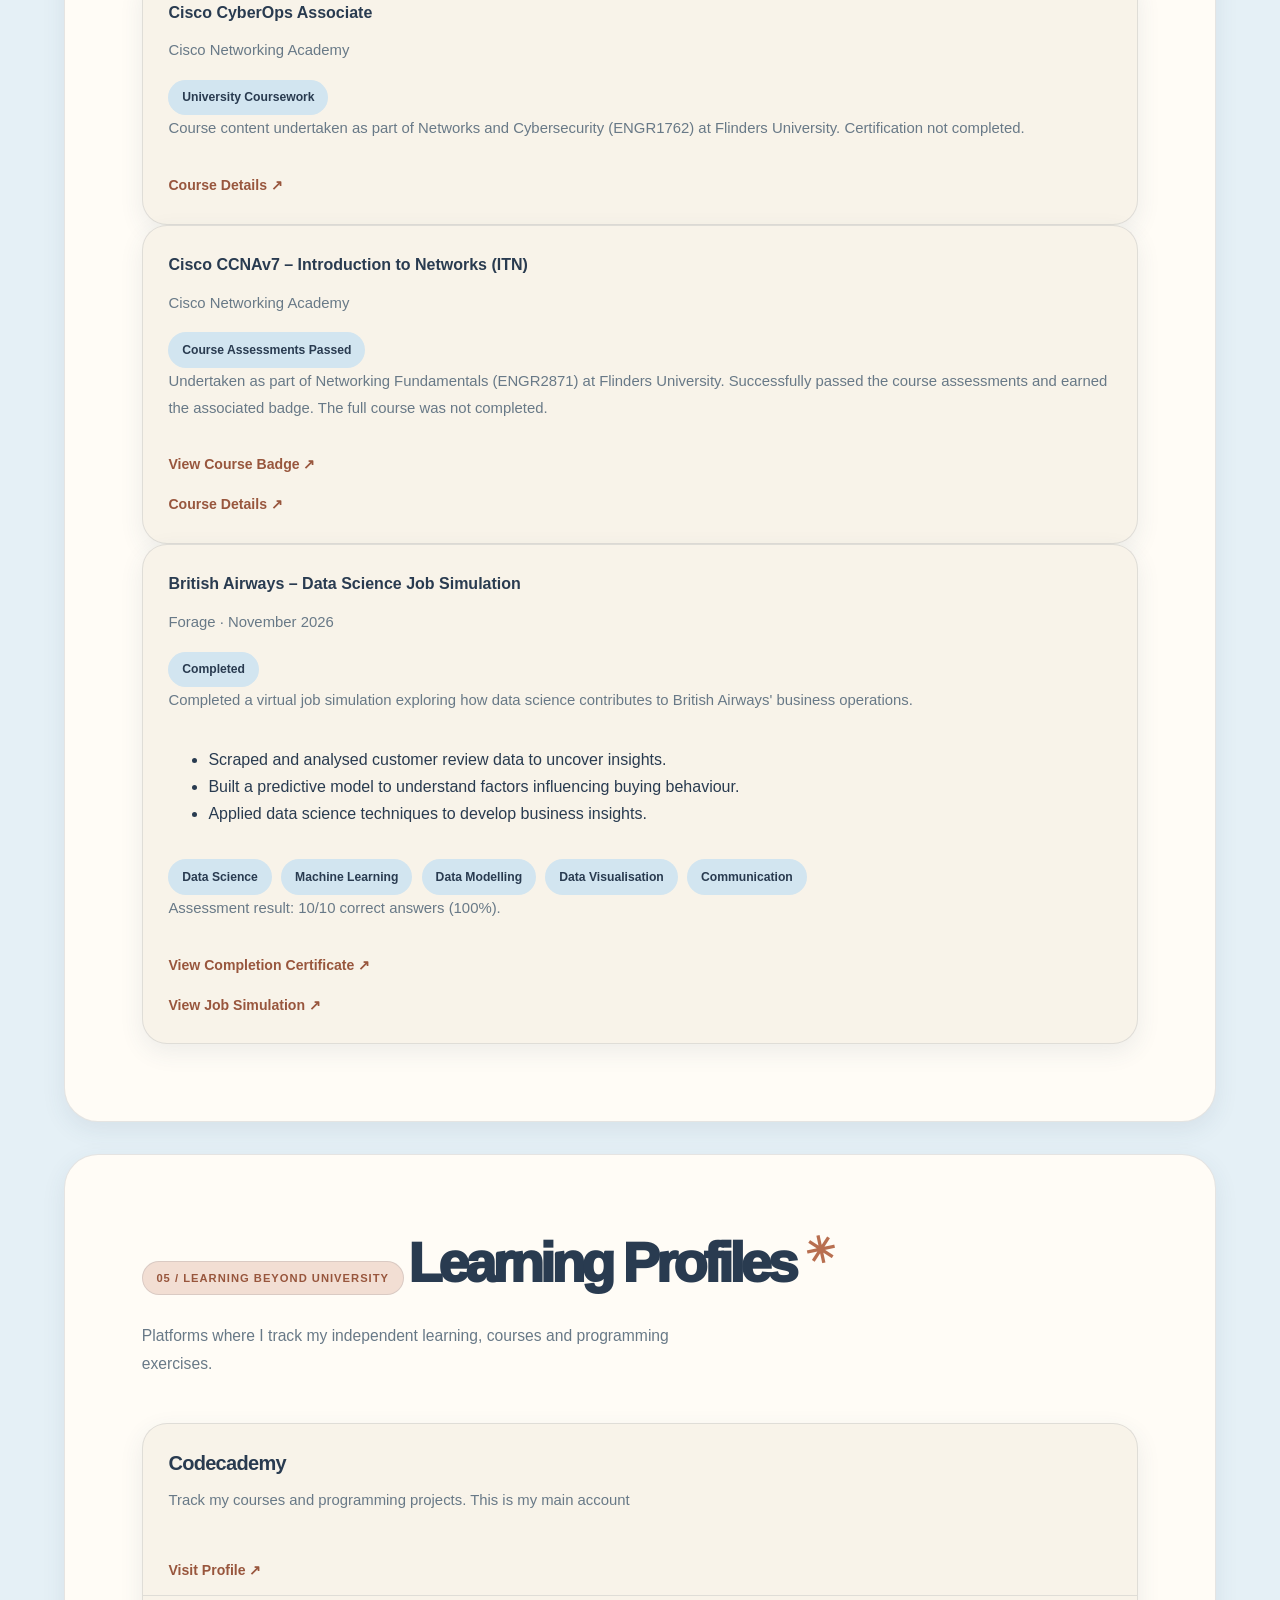
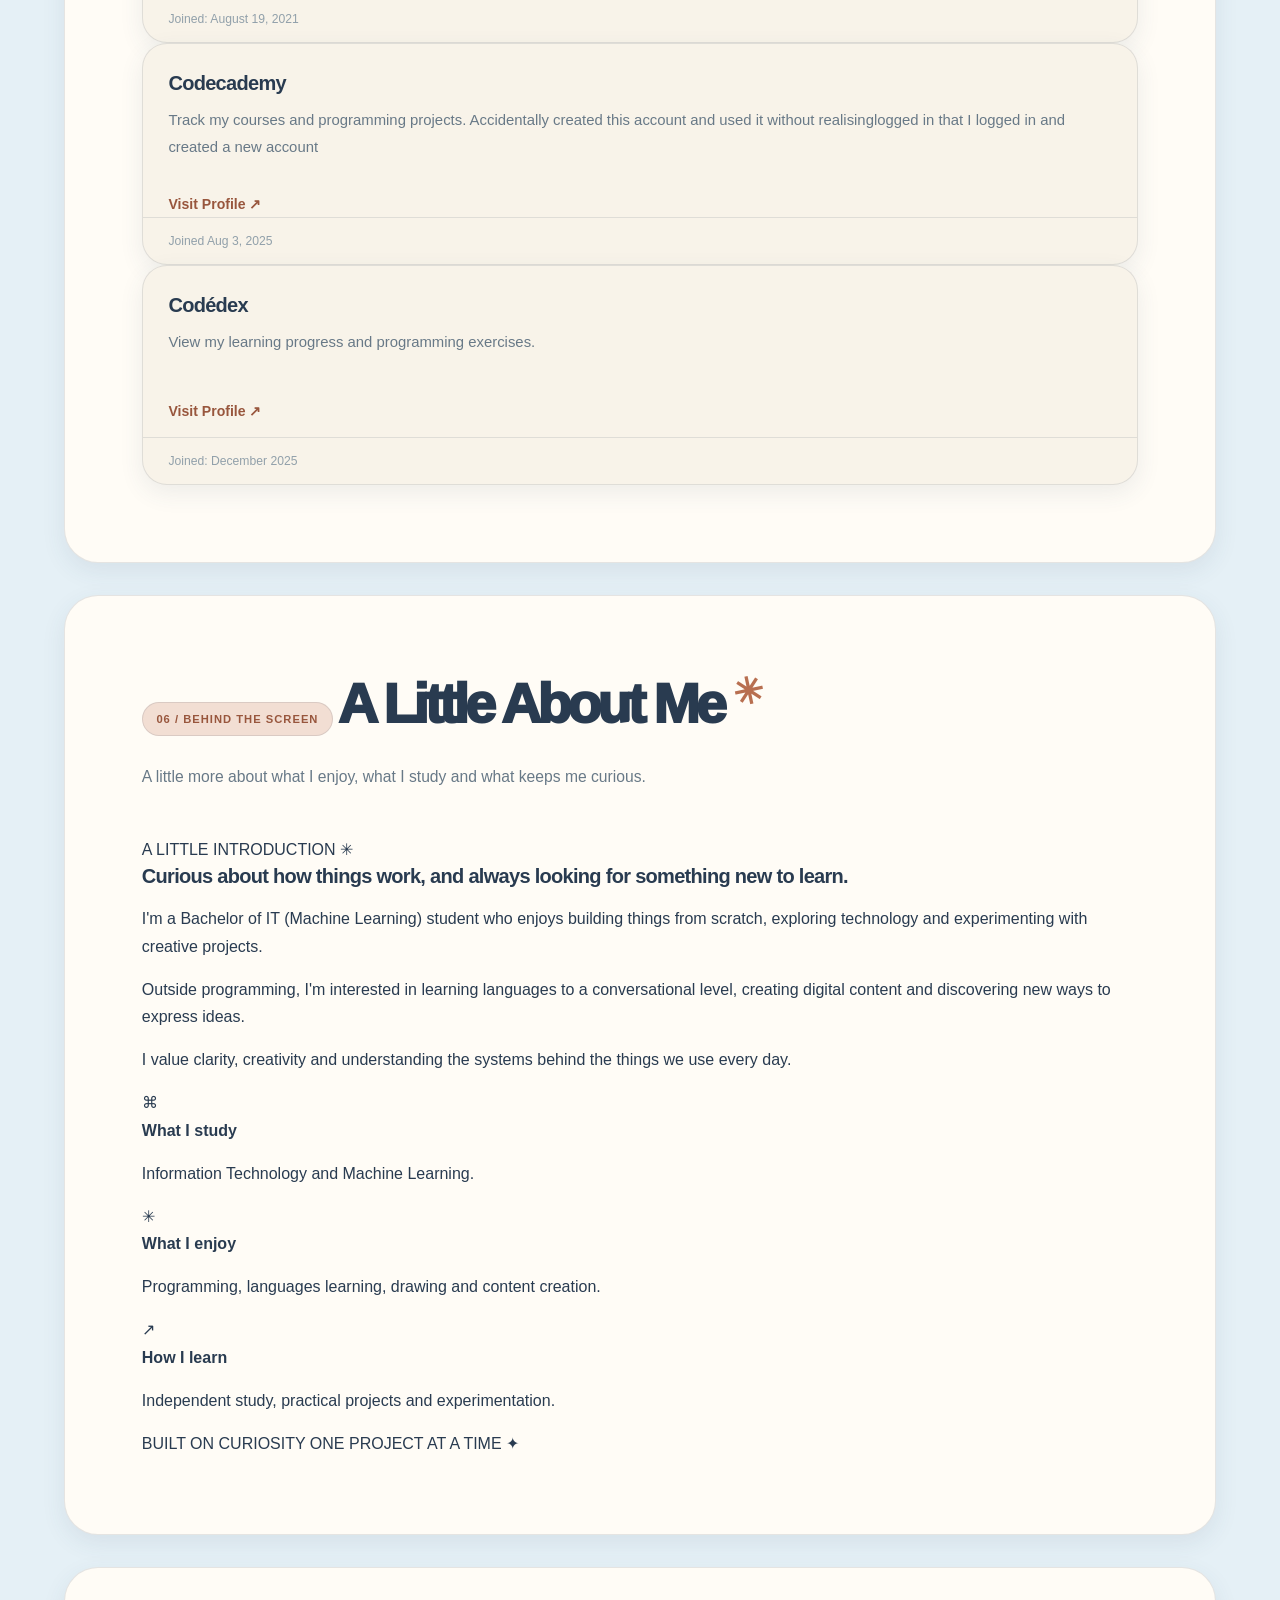
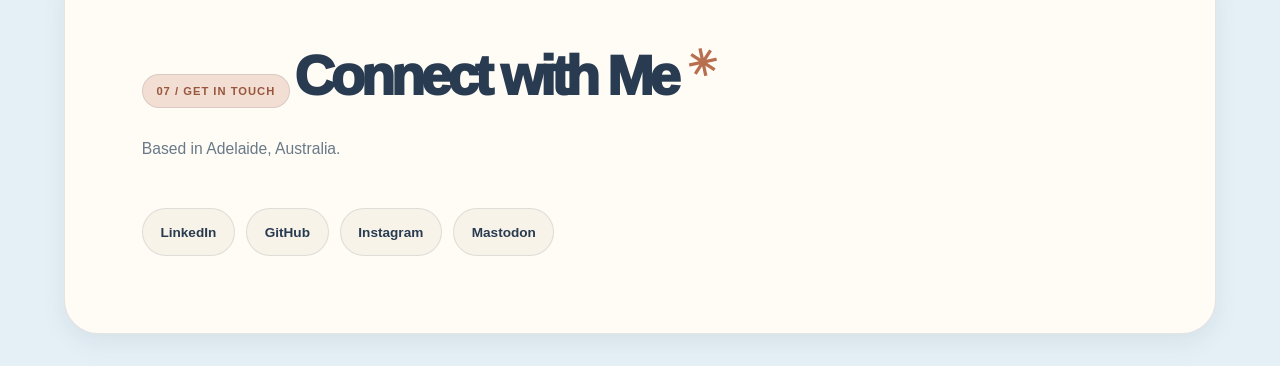
==== commit f6e59028: "reorganished my protfolio and remove unnessisary things" ====
--- a/index.html
+++ b/index.html
@@ -363,112 +363,6 @@
         curriculum or structure since completion.
       </p>
 
-      <div class="education">
-
-        <article class="card">
-
-          <h4>Introduction to Prompt Engineering</h4>
-
-          <p class="label">Simplilearn</p>
-
-          <a
-            href="https://www.simplilearn.com/skillup-certificate-landing?token=eyJjb3Vyc2VfaWQiOiI0MjgzIiwiY2VydGlmaWNhdGVfdXJsIjoiaHR0cHM6XC9cL2NlcnRpZmljYXRlcy5zaW1wbGljZG4ubmV0XC9zaGFyZVwvNzUyMzk5N183Njk4OTU3MTczMDc3ODE4NjI1OS5wbmciLCJ1c2VybmFtZSI6Ik5naGlhIER1YyBUcmFuIn0%3D&utm_source=shared-certificate&utm_medium=lms&utm_campaign=shared-certificate-promotion&referrer=https%3A%2F%2Flms.simplilearn.com%2Fcourses%2F7216%2FIntroduction-to-Prompt-Engineering%2Fcertificate%2Fdownload-skillup&%24web_only=true&_branch_match_id=1533307683206201973&_branch_referrer=H4sIAAAAAAAAA8soKSkottLXL87MLcjJ1EssKNDLyczL1k%2FVz0kzLfNPKnRO90%2ByrytKTUstKsrMS49PKsovL04tsvUBqkpN8cwDAOabhmtBAAAA"
-            target="_blank"
-            rel="noopener noreferrer"
-          >
-            Proof of Education ↗
-          </a>
-
-          <a
-            class="course"
-            href="https://www.simplilearn.com/prompt-engineering-free-course-skillup"
-            target="_blank"
-            rel="noopener noreferrer"
-          >
-            Course Details ↗
-          </a>
-
-        </article>
-
-
-        <article class="card">
-
-          <h4>Machine Learning for Beginners: First Step to Become a Machine Learning Engineer</h4>
-
-          <p class="label">Simplilearn</p>
-
-          <a
-            href="https://www.simplilearn.com/skillup-certificate-landing?token=eyJjb3Vyc2VfaWQiOiIzMjU4IiwiY2VydGlmaWNhdGVfdXJsIjoiaHR0cHM6XC9cL2NlcnRpZmljYXRlcy5zaW1wbGljZG4ubmV0XC9zaGFyZVwvNzU0Mjc4Nl83Njk4OTU3MTczMTIxMzQ1MDcxMi5wbmciLCJ1c2VybmFtZSI6Ik5naGlhIER1YyBUcmFuIn0%3D&utm_source=shared-certificate&utm_medium=lms&utm_campaign=shared-certificate-promotion&referrer=https%3A%2F%2Flms.simplilearn.com%2Fcourses%2F6046%2FMachine-Learning-for-Beginners-%3A-First-step-to-become-a-Machine-learning-Engineer%2Fcertificate%2Fdownload-skillup&%24web_only=true&_branch_match_id=1533314075085171536&_branch_referrer=H4sIAAAAAAAAA8soKSkottLXL87MLcjJ1EssKNDLyczL1k%2FVT4owLvAtdY7M90%2ByrytKTUstKsrMS49PKsovL04tsvUBqkpN8cwDAOkmBalBAAAA"
-            target="_blank"
-            rel="noopener noreferrer"
-          >
-            Proof of Education ↗
-          </a>
-
-          <a
-            class="course"
-            href="https://www.simplilearn.com/free-machine-learning-beginners-course-skillup"
-            target="_blank"
-            rel="noopener noreferrer"
-          >
-            Course Details ↗
-          </a>
-
-        </article>
-
-
-        <article class="card">
-
-          <h4>Learn HTML</h4>
-
-          <p class="resource-author">Google</p>
-
-          <p class="small-text">No certificate available.</p>
-
-          <a
-            href="assets/Certificate1.pdf"
-            target="_blank"
-            rel="noopener noreferrer"
-          >
-            Proof of Education ↗
-          </a>
-
-          <a
-            class="course"
-            href="https://developers.google.com/profile/badges/playlists/webdev/learn-html"
-            target="_blank"
-            rel="noopener noreferrer"
-          >
-            Course Details ↗
-          </a>
-
-        </article>
-
-
-        <article class="card">
-
-          <h4>JavaScript Essentials 1</h4>
-
-          <p class="resource-author">Cisco Networking Academy</p>
-
-          <span class="tag">Abandoned </span>
-
-          <p class="small-text">
-            Not completed – approximately 27% complete.
-          </p>
-
-          <a
-            class="course"
-            href="https://www.netacad.com/courses/javascript-essentials-1?courseLang=en-US"
-            target="_blank"
-            rel="noopener noreferrer"
-          >
-            Course Details ↗
-          </a>
-
-        </article>
-
-
         <article class="card">
 
           <h4>Python – Visually Explained</h4>
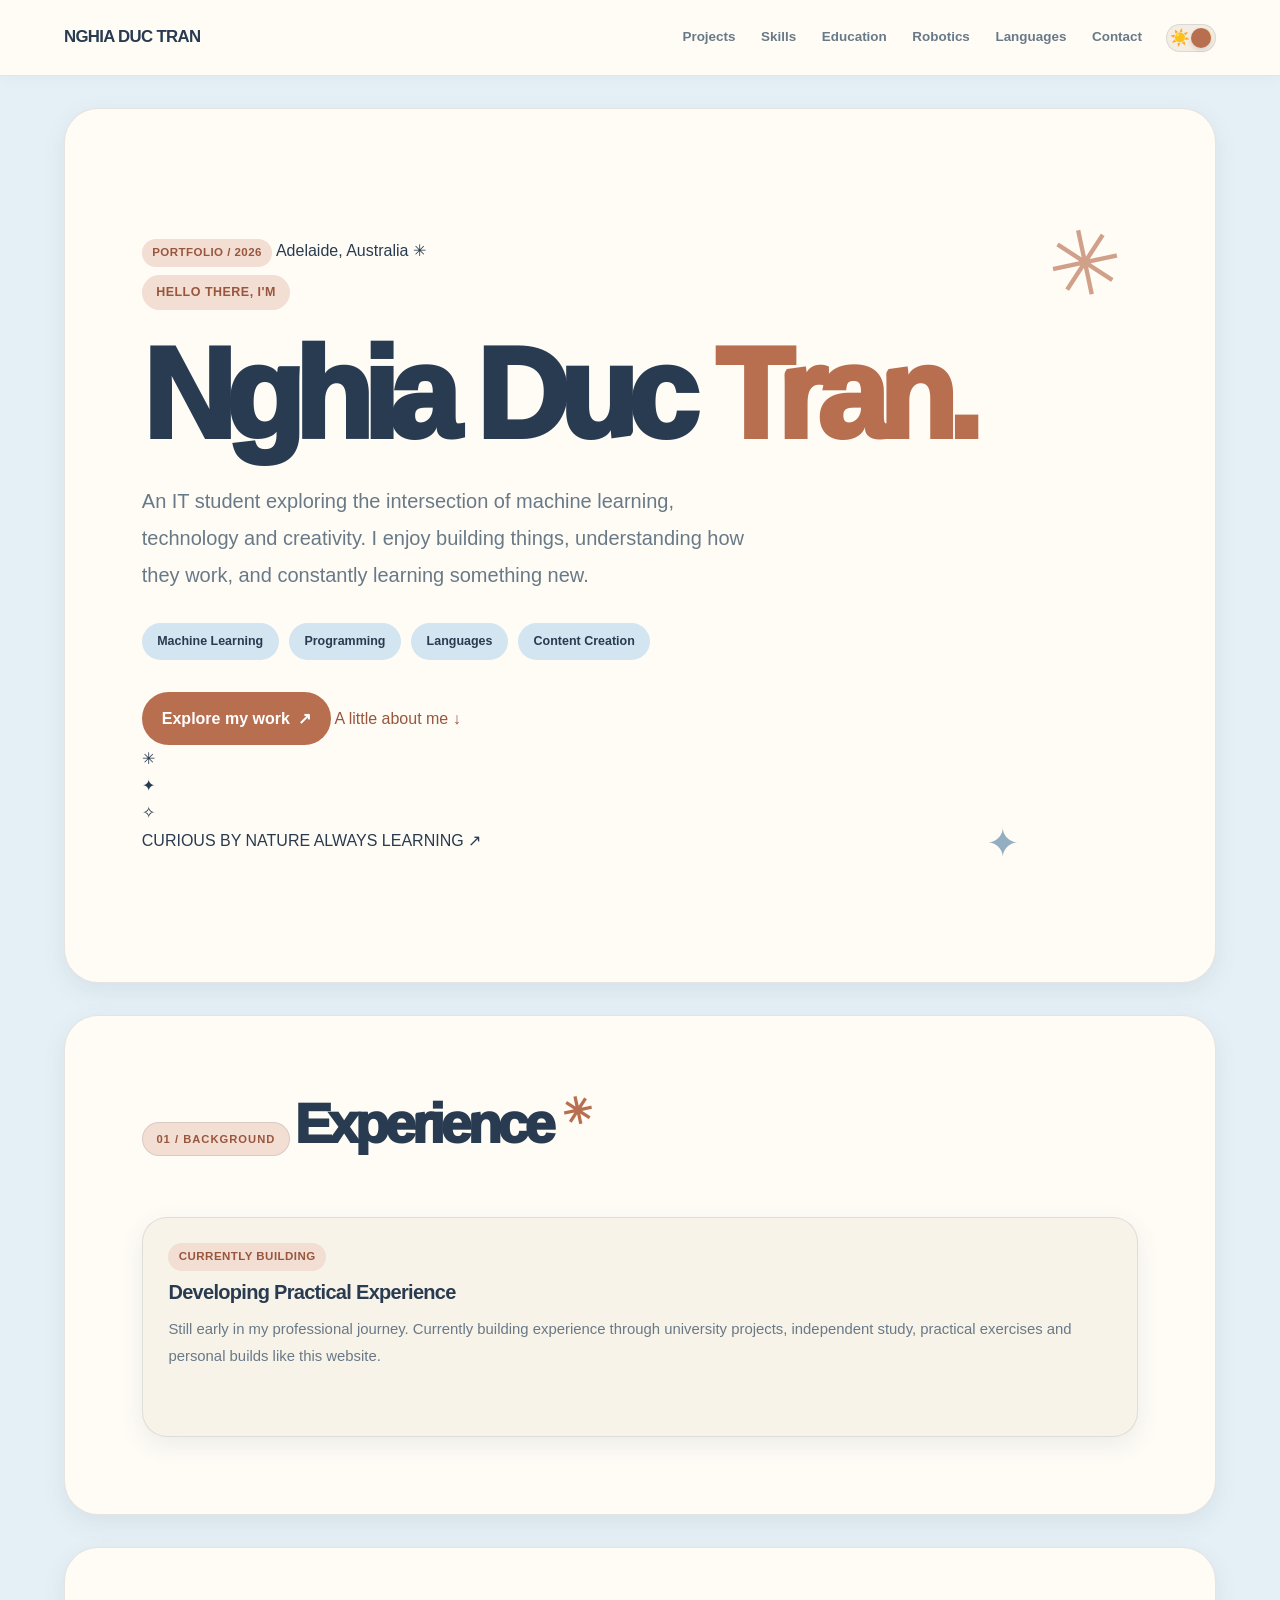
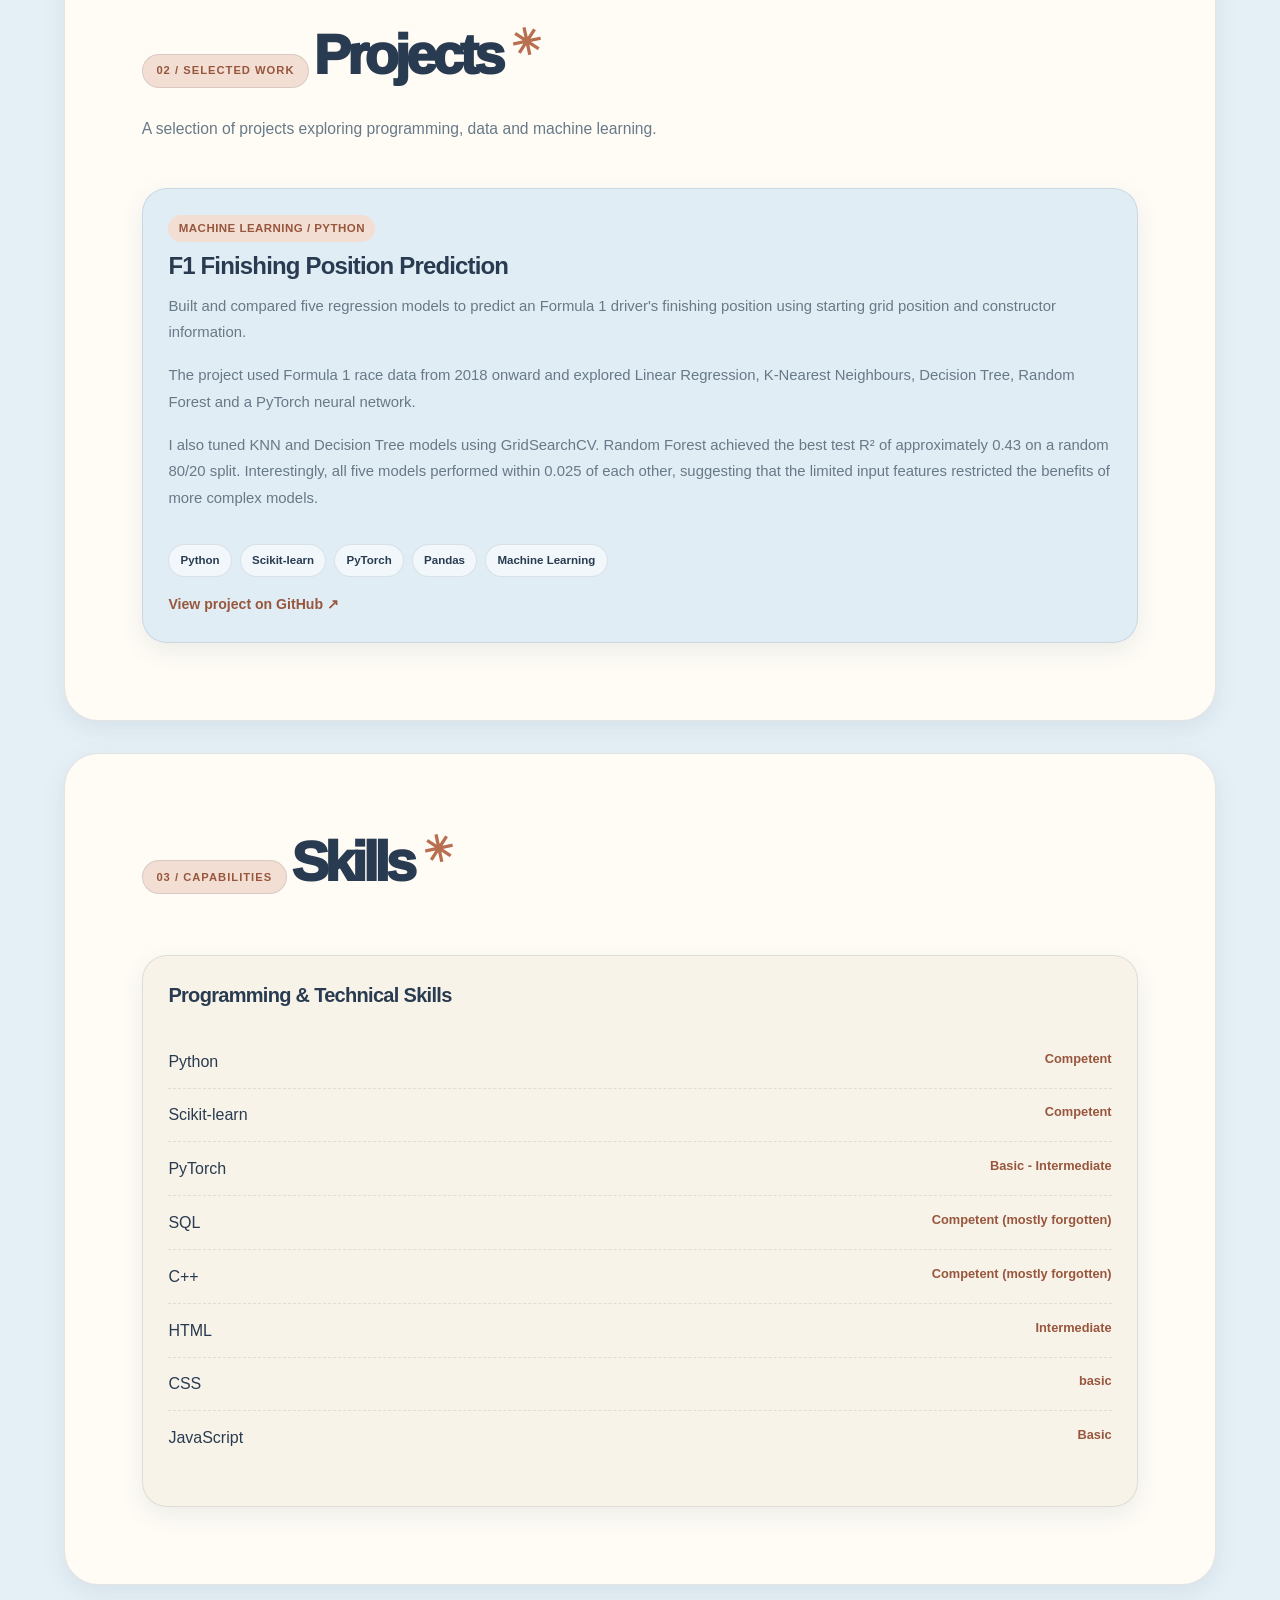
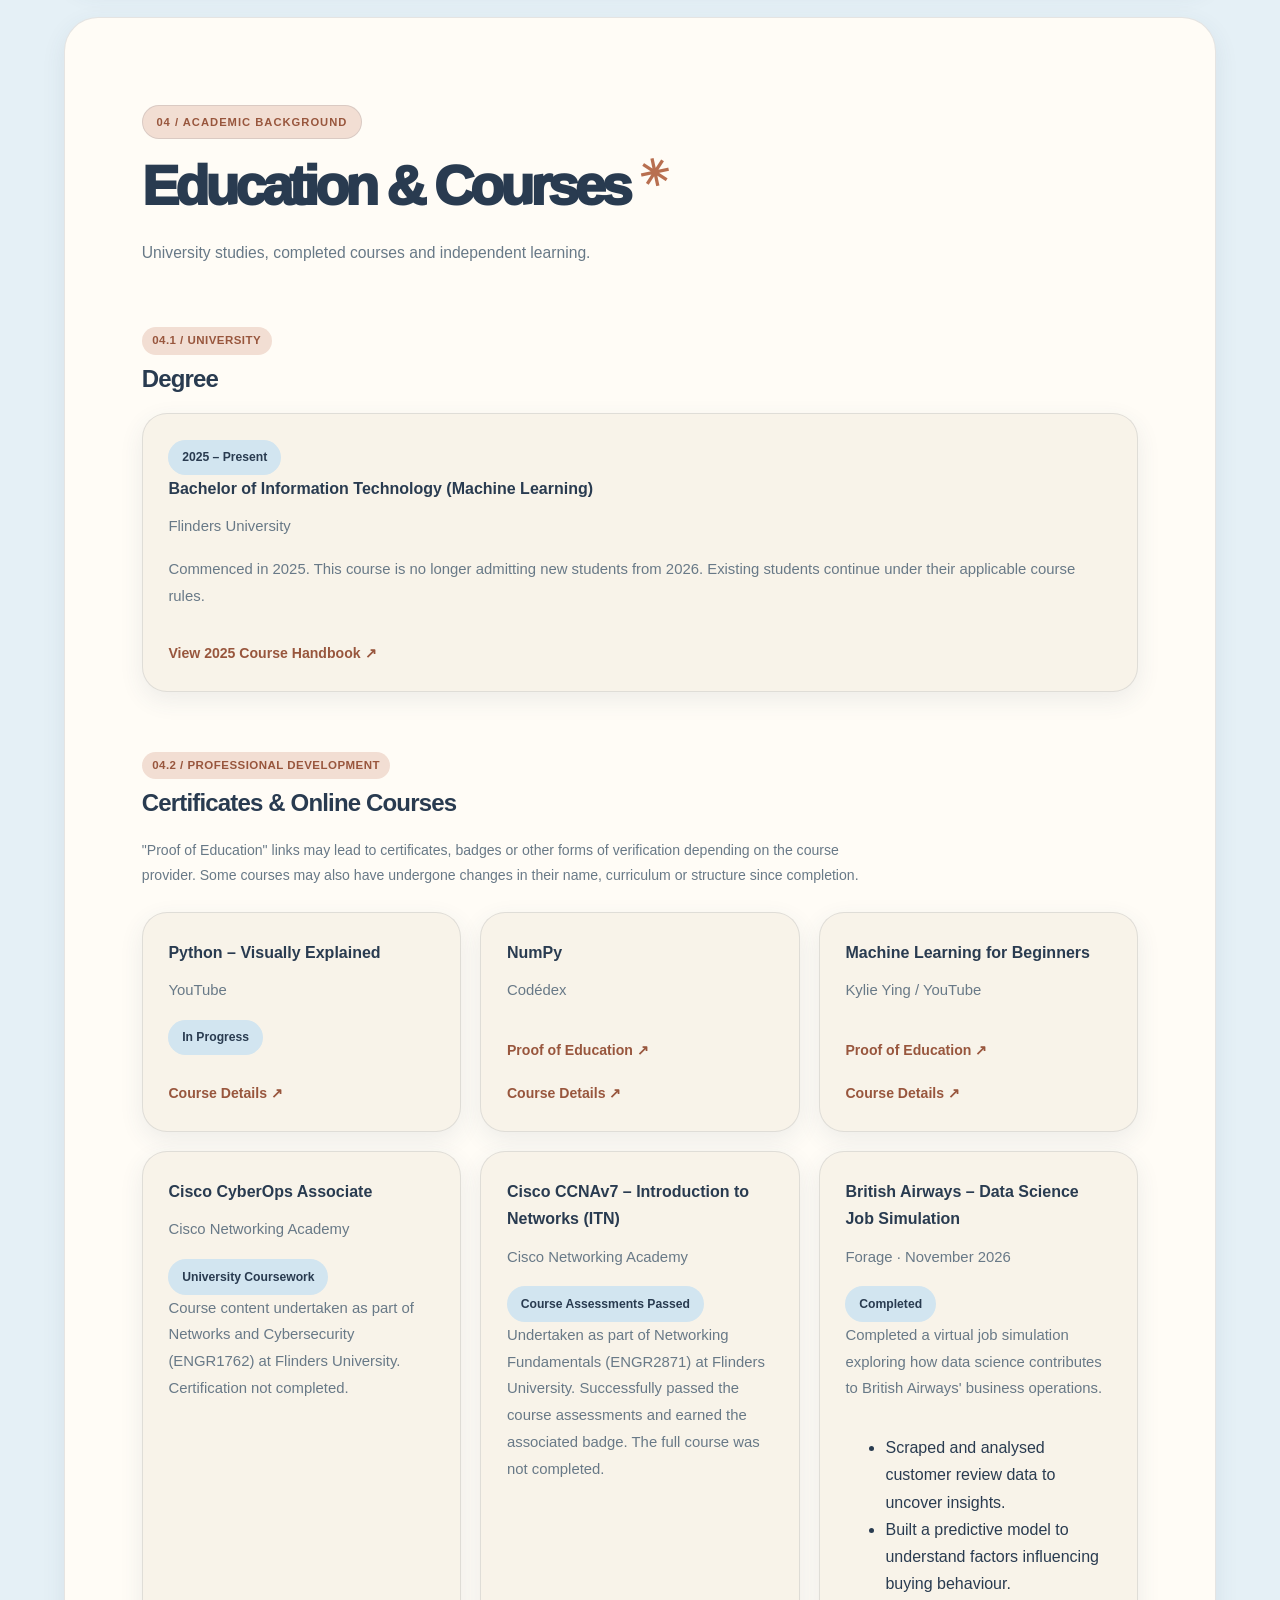
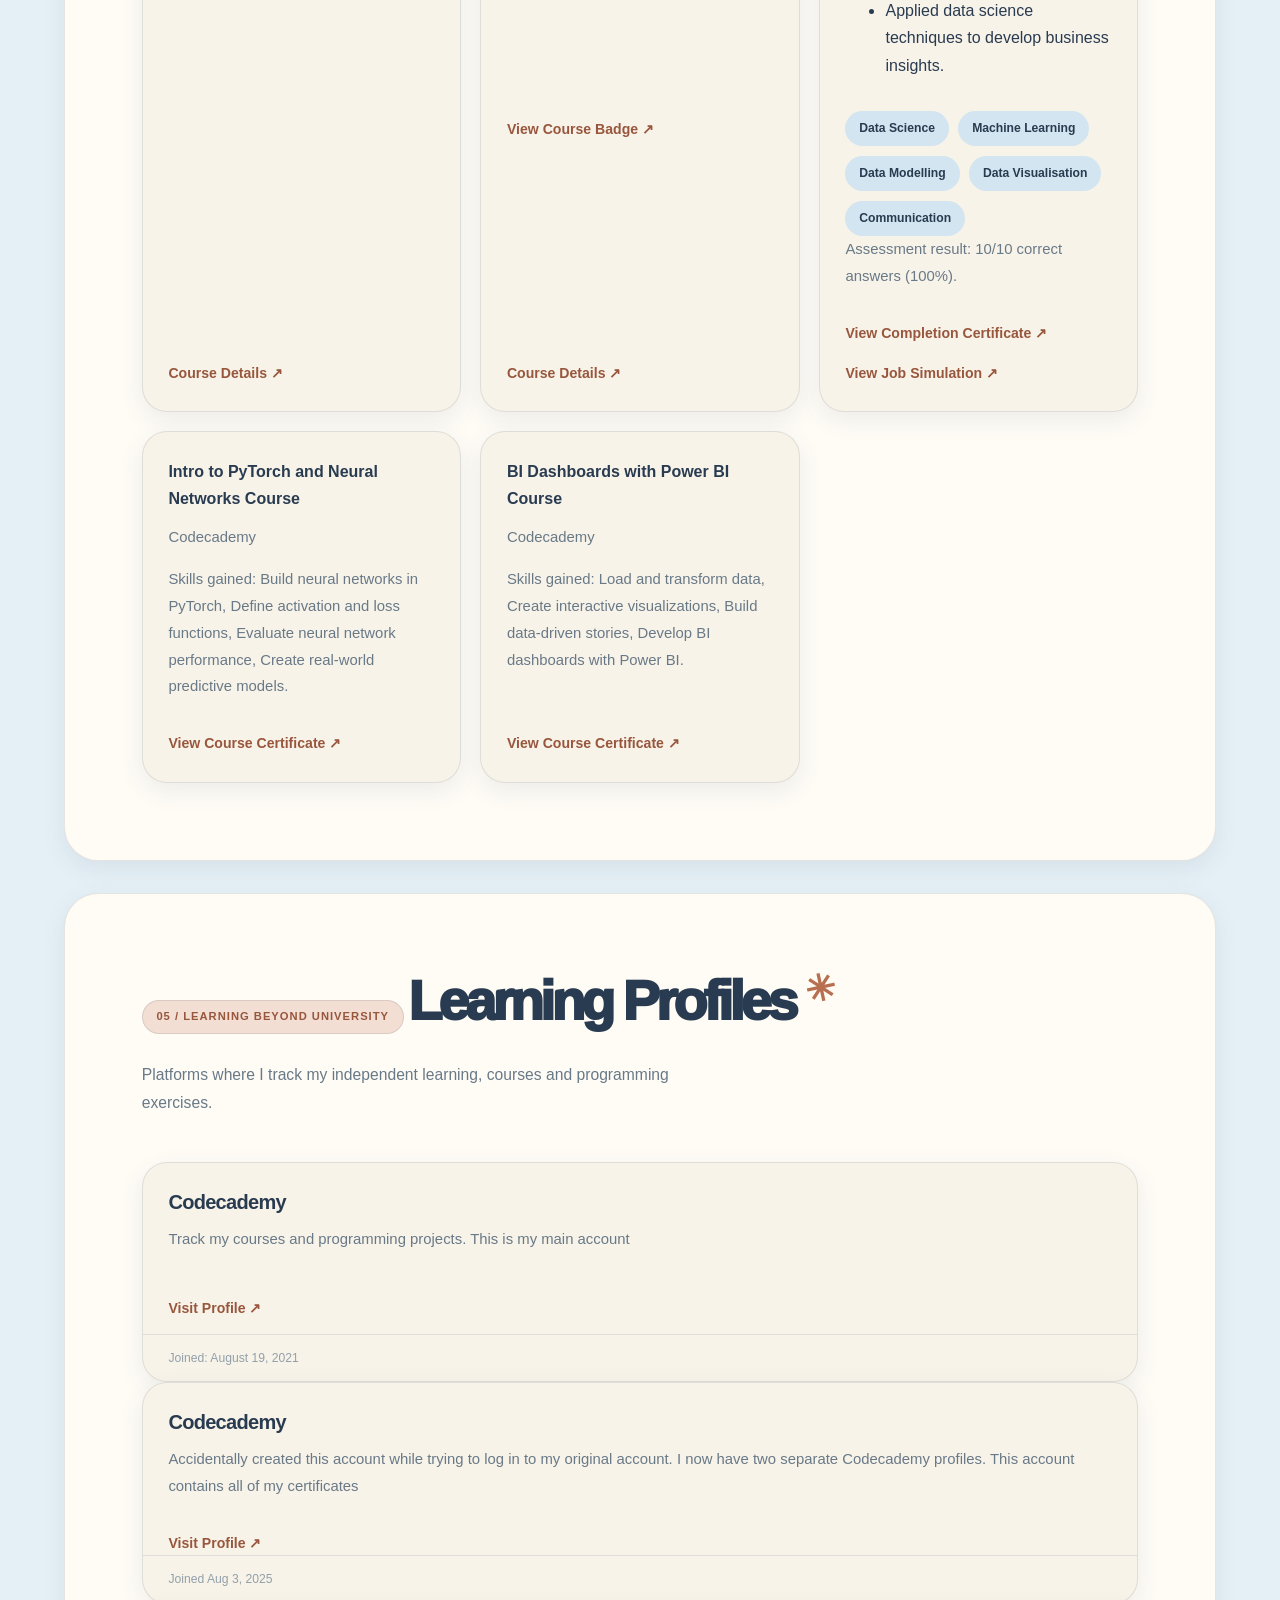
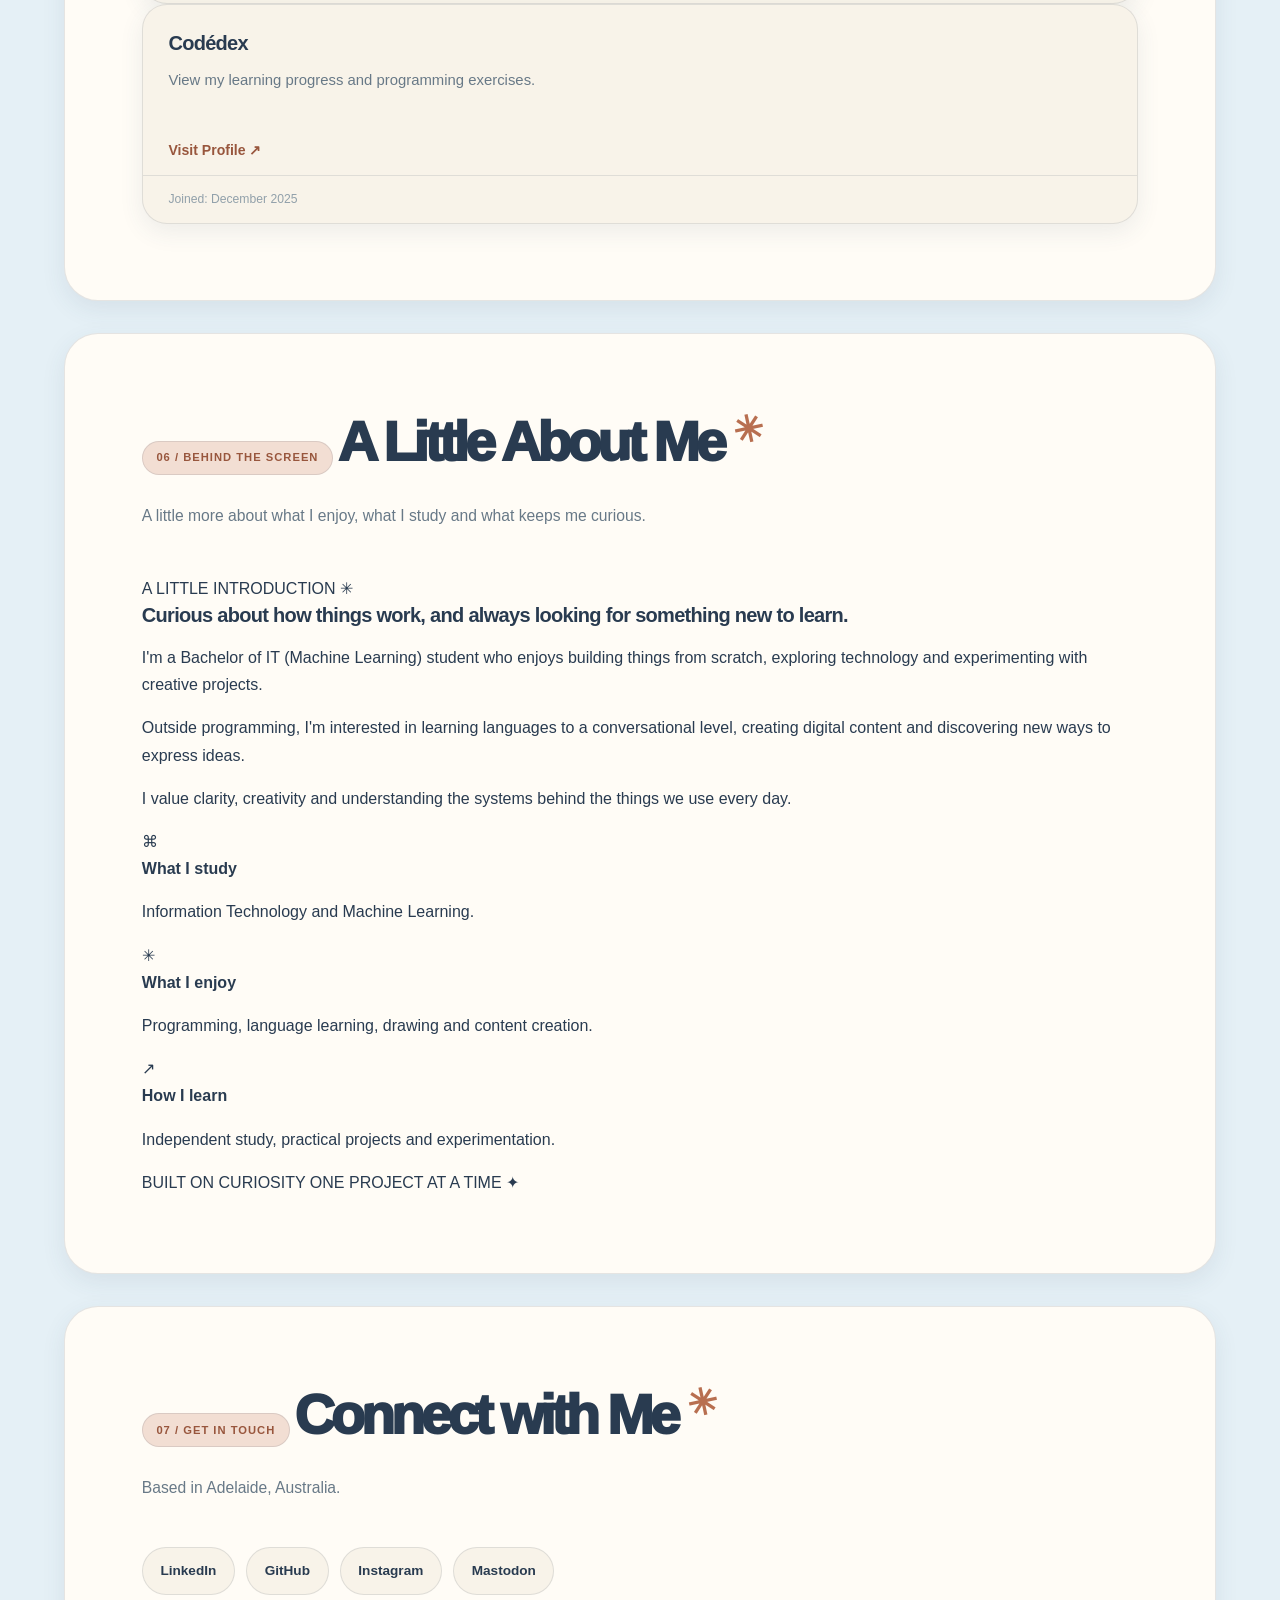
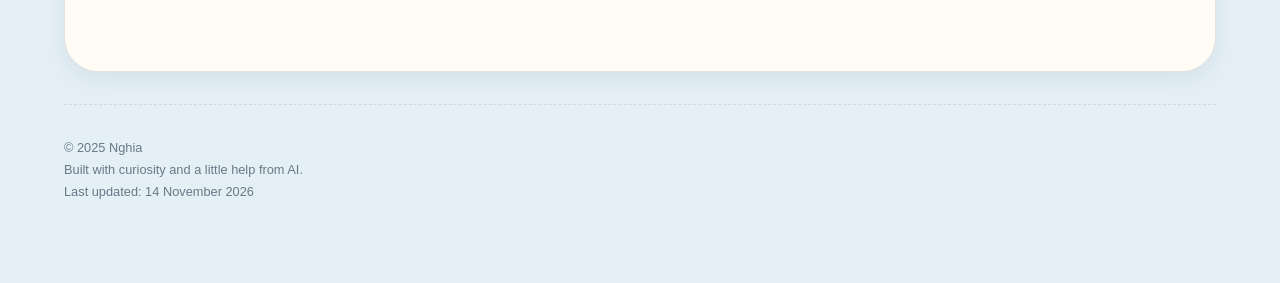
==== commit f33740bf: "updated certificate section" ====
--- a/index.html
+++ b/index.html
@@ -349,6 +349,8 @@
 
 
     <!-- Certificates and Online Courses -->
+    
+    <!-- Certificates and Online Courses -->
     <div class="resource-group">
 
       <div class="resource-group-heading">
@@ -363,6 +365,9 @@
         curriculum or structure since completion.
       </p>
 
+      <div class="education">
+
+        <!-- Python -->
         <article class="card">
 
           <h4>Python – Visually Explained</h4>
@@ -371,77 +376,68 @@
 
           <span class="tag">In Progress</span>
 
-          <a
-            class="course"
-            href="https://www.youtube.com/playlist?list=PL8HmoRTjTSlEgS2GsFaDr9zDLC1xD9FZf"
-            target="_blank"
-            rel="noopener noreferrer"
-          >
+          <a class="course"
+             href="https://www.youtube.com/playlist?list=PL8HmoRTjTSlEgS2GsFaDr9zDLC1xD9FZf"
+             target="_blank"
+             rel="noopener noreferrer">
             Course Details ↗
           </a>
 
         </article>
 
 
+        <!-- NumPy -->
         <article class="card">
 
           <h4>NumPy</h4>
 
           <p class="resource-author">Codédex</p>
 
-          <a
-            href="assets/badge1.png"
-            target="_blank"
-            rel="noopener noreferrer"
-          >
+          <a href="assets/badge1.png"
+             target="_blank"
+             rel="noopener noreferrer">
             Proof of Education ↗
           </a>
 
-          <a
-            class="course"
-            href="https://www.codedex.io/numpy"
-            target="_blank"
-            rel="noopener noreferrer"
-          >
+          <a class="course"
+             href="https://www.codedex.io/numpy"
+             target="_blank"
+             rel="noopener noreferrer">
             Course Details ↗
           </a>
 
         </article>
 
 
+        <!-- Machine Learning -->
         <article class="card">
 
           <h4>Machine Learning for Beginners</h4>
 
           <p class="resource-author">Kylie Ying / YouTube</p>
 
-          <a
-            href="assets/badge2.png"
-            target="_blank"
-            rel="noopener noreferrer"
-          >
+          <a href="assets/badge2.png"
+             target="_blank"
+             rel="noopener noreferrer">
             Proof of Education ↗
           </a>
 
-          <a
-            class="course"
-            href="https://www.youtube.com/playlist?list=PLkWv3oO4kHnu095L52vLCVK8YN33yRrd_"
-            target="_blank"
-            rel="noopener noreferrer"
-          >
+          <a class="course"
+             href="https://www.youtube.com/playlist?list=PLkWv3oO4kHnu095L52vLCVK8YN33yRrd_"
+             target="_blank"
+             rel="noopener noreferrer">
             Course Details ↗
           </a>
 
         </article>
 
 
+        <!-- Cisco CyberOps -->
         <article class="card">
 
           <h4>Cisco CyberOps Associate</h4>
 
-          <p class="resource-author">
-            Cisco Networking Academy
-          </p>
+          <p class="resource-author">Cisco Networking Academy</p>
 
           <span class="tag">University Coursework</span>
 
@@ -451,104 +447,142 @@
             Certification not completed.
           </p>
 
-          <a
-            class="course"
-            href="https://www.netacad.com/courses/cyberops-associate"
-            target="_blank"
-            rel="noopener noreferrer"
-          >
+          <a class="course"
+             href="https://www.netacad.com/courses/cyberops-associate"
+             target="_blank"
+             rel="noopener noreferrer">
             Course Details ↗
           </a>
 
         </article>
 
 
+        <!-- Cisco CCNA -->
         <article class="card">
 
-              <h4>Cisco CCNAv7 – Introduction to Networks (ITN)</h4>
-
-              <p class="resource-author">
-                Cisco Networking Academy
-              </p>
-
-              <span class="tag">Course Assessments Passed</span>
-
-              <p class="small-text">
-                Undertaken as part of Networking Fundamentals (ENGR2871)
-                at Flinders University. Successfully passed the course
-                assessments and earned the associated badge. The full
-                course was not completed.
-              </p>
-
-              <a
-                href="https://www.credly.com/badges/1a9b03b7-793a-47c1-871f-8df4a0c732be/linked_in_profile"
-                target="_blank"
-                rel="noopener noreferrer"
-              >
-                View Course Badge ↗
-              </a>
-
-              <a
-                class="course"
-                href="https://www.netacad.com/courses/ccna-introduction-networks?courseLang=en-US&instance_id=786aa06c-a802-4401-9186-d53b8d97d6f0"
-                target="_blank"
-                rel="noopener noreferrer"
-              >
-                Course Details ↗
-              </a>
-
-            </article>
-
-                <article class="card">
-      <h4>British Airways – Data Science Job Simulation</h4>
-
-      <p class="resource-author">Forage · November 2026</p>
-
-      <span class="tag">Completed</span>
-
-      <p class="small-text">
-        Completed a virtual job simulation exploring how data
-        science contributes to British Airways' business operations.
-      </p>
-
-      <ul>
-        <li>Scraped and analysed customer review data to uncover insights.</li>
-        <li>Built a predictive model to understand factors influencing buying behaviour.</li>
-        <li>Applied data science techniques to develop business insights.</li>
-      </ul>
-
-      <div class="topic-list">
-        <span>Data Science</span>
-        <span>Machine Learning</span>
-        <span>Data Modelling</span>
-        <span>Data Visualisation</span>
-        <span>Communication</span>
+          <h4>Cisco CCNAv7 – Introduction to Networks (ITN)</h4>
+
+          <p class="resource-author">Cisco Networking Academy</p>
+
+          <span class="tag">Course Assessments Passed</span>
+
+          <p class="small-text">
+            Undertaken as part of Networking Fundamentals (ENGR2871)
+            at Flinders University. Successfully passed the course
+            assessments and earned the associated badge. The full
+            course was not completed.
+          </p>
+
+          <a href="https://www.credly.com/badges/1a9b03b7-793a-47c1-871f-8df4a0c732be/linked_in_profile"
+             target="_blank"
+             rel="noopener noreferrer">
+            View Course Badge ↗
+          </a>
+
+          <a class="course"
+             href="https://www.netacad.com/courses/ccna-introduction-networks?courseLang=en-US&instance_id=786aa06c-a802-4401-9186-d53b8d97d6f0"
+             target="_blank"
+             rel="noopener noreferrer">
+            Course Details ↗
+          </a>
+
+        </article>
+
+
+        <!-- British Airways -->
+        <article class="card">
+
+          <h4>British Airways – Data Science Job Simulation</h4>
+
+          <p class="resource-author">Forage · November 2026</p>
+
+          <span class="tag">Completed</span>
+
+          <p class="small-text">
+            Completed a virtual job simulation exploring how data
+            science contributes to British Airways' business operations.
+          </p>
+
+          <ul>
+            <li>Scraped and analysed customer review data to uncover insights.</li>
+            <li>Built a predictive model to understand factors influencing buying behaviour.</li>
+            <li>Applied data science techniques to develop business insights.</li>
+          </ul>
+
+          <div class="topic-list">
+            <span>Data Science</span>
+            <span>Machine Learning</span>
+            <span>Data Modelling</span>
+            <span>Data Visualisation</span>
+            <span>Communication</span>
+          </div>
+
+          <p class="small-text">
+            Assessment result: 10/10 correct answers (100%).
+          </p>
+
+          <a href="https://www.theforage.com/completion-certificates/tMjbs76F526fF5v3G/NjynCWzGSaWXQCxSX_tMjbs76F526fF5v3G_DAM8tBJ9BECqYno7R_1793699133323_completion_certificate.pdf"
+             target="_blank"
+             rel="noopener noreferrer">
+            View Completion Certificate ↗
+          </a>
+
+          <a href="https://www.theforage.com/simulations/british-airways/data-science-yqoz"
+             target="_blank"
+             rel="noopener noreferrer">
+            View Job Simulation ↗
+          </a>
+
+        </article>
+
+
+        <!-- PyTorch -->
+        <article class="card">
+
+          <h4>Intro to PyTorch and Neural Networks Course</h4>
+
+          <p class="resource-author">Codecademy</p>
+
+          <p class="small-text">
+            Skills gained: Build neural networks in PyTorch, Define
+            activation and loss functions, Evaluate neural network
+            performance, Create real-world predictive models.
+          </p>
+
+          <a href="https://www.codecademy.com/profiles/bleumino/certificates/6ae1628539a94211a0023482d755ec7d"
+             target="_blank"
+             rel="noopener noreferrer">
+            View Course Certificate ↗
+          </a>
+
+        </article>
+
+
+        <!-- Power BI -->
+        <article class="card">
+
+          <h4>BI Dashboards with Power BI Course</h4>
+
+          <p class="resource-author">Codecademy</p>
+
+          <p class="small-text">
+            Skills gained: Load and transform data, Create interactive
+            visualizations, Build data-driven stories, Develop BI
+            dashboards with Power BI.
+          </p>
+
+          <a href="https://www.codecademy.com/profiles/bleumino/certificates/1cb76ac48943853ca32c394afeb491c9"
+             target="_blank"
+             rel="noopener noreferrer">
+            View Course Certificate ↗
+          </a>
+
+        </article>
+
       </div>
 
-      <p class="small-text">
-        Assessment result: 10/10 correct answers (100%).
-      </p>
-
-      <a href="https://www.theforage.com/completion-certificates/tMjbs76F526fF5v3G/NjynCWzGSaWXQCxSX_tMjbs76F526fF5v3G_DAM8tBJ9BECqYno7R_1793699133323_completion_certificate.pdf"
-        target="_blank"
-        rel="noopener noreferrer">
-        View Completion Certificate ↗
-      </a>
-
-      <a href="https://www.theforage.com/simulations/british-airways/data-science-yqoz"
-        target="_blank"
-        rel="noopener noreferrer">
-        View Job Simulation ↗
-      </a>
-    </article>
-            </article>
-
-          </div>
-
-    </div>
-
-  </section>
-
+    </div>
+</section>
 
   <!-- Learning Profiles -->
   <section id="learning-profiles">
@@ -592,8 +626,10 @@
         <h3>Codecademy</h3>
 
         <p class="small-text">
-          Track my courses and programming projects. Accidentally created this account and used it without realisinglogged in that I logged in and created a new account
-        </p>
+        Accidentally created this account while trying to log in to
+        my original account. I now have two separate Codecademy profiles.
+        This account contains all of my certificates
+      </p>
 
         <a
           href="https://www.codecademy.com/profiles/bleumino"
@@ -700,7 +736,7 @@
 
           <div>
             <h4>What I enjoy</h4>
-            <p>Programming, languages learning, drawing and content creation.</p>
+            <p>Programming, language learning, drawing and content creation.</p>
           </div>
 
         </article>
@@ -781,6 +817,13 @@
   </section>
 
 
+  <!-- Footer -->
+  <footer>
+    <p>© 2025 Nghia</p>
+    <p>Built with curiosity and a little help from AI.</p>
+    <p>Last updated: 14 November 2026</p>
+  </footer>
+
   <!-- Scripts -->
   <script src="script.js"></script>
 
